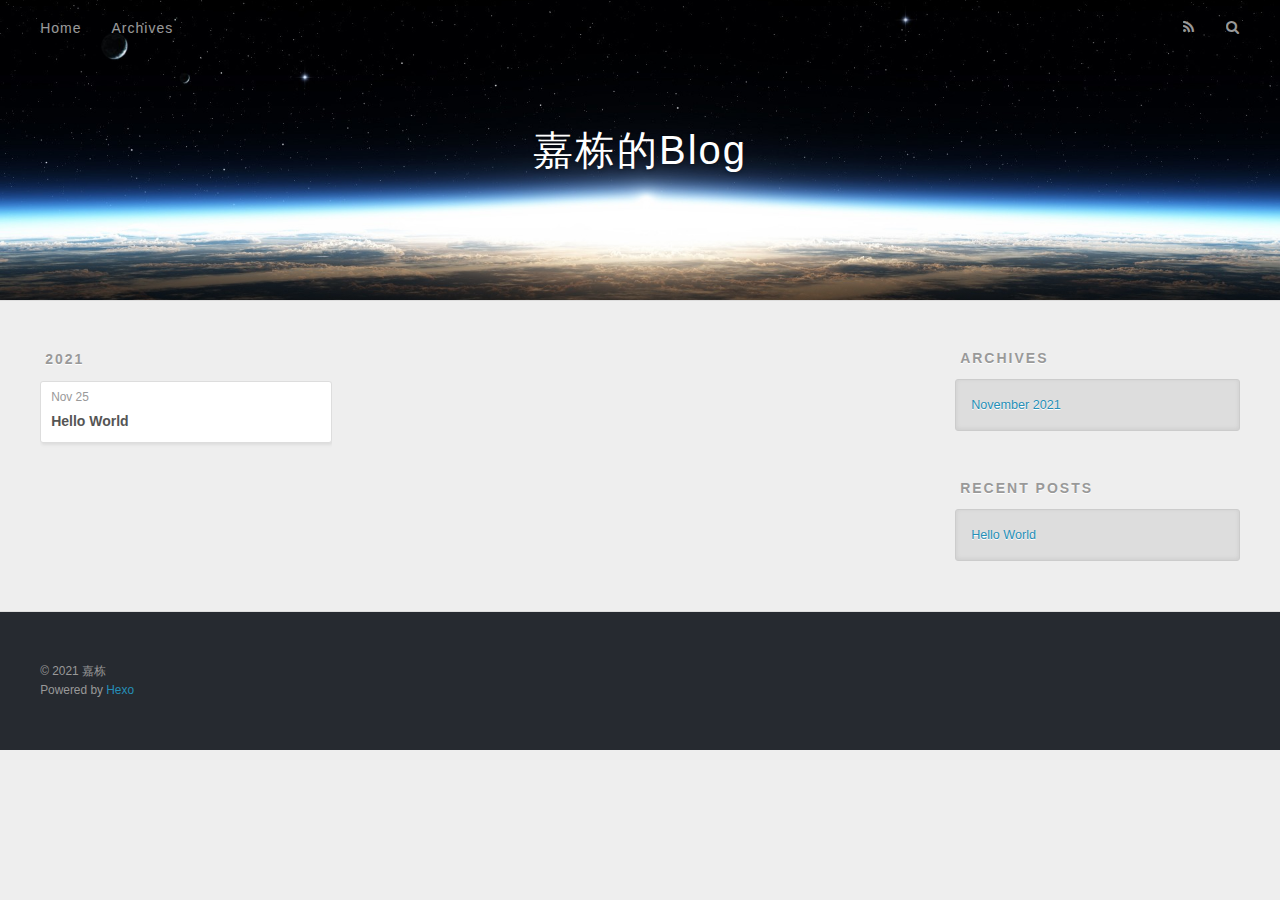
==== archives/index.html @ de3f662d "Site updated: 2021-11-25 14:50:16" ====
<!DOCTYPE html>
<html>
<head>
  <meta charset="utf-8">
  

  
  <title>Archives | 嘉栋的Blog</title>
  <meta name="viewport" content="width=device-width, initial-scale=1, maximum-scale=1">
  <meta name="description" content="温故而知新">
<meta property="og:type" content="website">
<meta property="og:title" content="嘉栋的Blog">
<meta property="og:url" content="https://codebyjiadong.github.io/archives/index.html">
<meta property="og:site_name" content="嘉栋的Blog">
<meta property="og:description" content="温故而知新">
<meta property="og:locale">
<meta property="article:author" content="嘉栋">
<meta name="twitter:card" content="summary">
  
    <link rel="alternate" href="/atom.xml" title="嘉栋的Blog" type="application/atom+xml">
  
  
    <link rel="icon" href="/favicon.png">
  
  
    <link href="//fonts.googleapis.com/css?family=Source+Code+Pro" rel="stylesheet" type="text/css">
  
  
<link rel="stylesheet" href="/css/style.css">

<meta name="generator" content="Hexo 5.4.0"></head>

<body>
  <div id="container">
    <div id="wrap">
      <header id="header">
  <div id="banner"></div>
  <div id="header-outer" class="outer">
    <div id="header-title" class="inner">
      <h1 id="logo-wrap">
        <a href="/" id="logo">嘉栋的Blog</a>
      </h1>
      
    </div>
    <div id="header-inner" class="inner">
      <nav id="main-nav">
        <a id="main-nav-toggle" class="nav-icon"></a>
        
          <a class="main-nav-link" href="/">Home</a>
        
          <a class="main-nav-link" href="/archives">Archives</a>
        
      </nav>
      <nav id="sub-nav">
        
          <a id="nav-rss-link" class="nav-icon" href="/atom.xml" title="RSS Feed"></a>
        
        <a id="nav-search-btn" class="nav-icon" title="Search"></a>
      </nav>
      <div id="search-form-wrap">
        <form action="//google.com/search" method="get" accept-charset="UTF-8" class="search-form"><input type="search" name="q" class="search-form-input" placeholder="Search"><button type="submit" class="search-form-submit">&#xF002;</button><input type="hidden" name="sitesearch" value="https://codebyjiadong.github.io"></form>
      </div>
    </div>
  </div>
</header>
      <div class="outer">
        <section id="main">
  
  
    
    
      
      
      <section class="archives-wrap">
        <div class="archive-year-wrap">
          <a href="/archives/2021" class="archive-year">2021</a>
        </div>
        <div class="archives">
    
    <article class="archive-article archive-type-post">
  <div class="archive-article-inner">
    <header class="archive-article-header">
      <a href="/2021/11/25/hello-world/" class="archive-article-date">
  <time datetime="2021-11-25T06:21:06.002Z" itemprop="datePublished">Nov 25</time>
</a>
      
  
    <h1 itemprop="name">
      <a class="archive-article-title" href="/2021/11/25/hello-world/">Hello World</a>
    </h1>
  

    </header>
  </div>
</article>
  
  
    </div></section>
  


</section>
        
          <aside id="sidebar">
  
    

  
    

  
    
  
    
  <div class="widget-wrap">
    <h3 class="widget-title">Archives</h3>
    <div class="widget">
      <ul class="archive-list"><li class="archive-list-item"><a class="archive-list-link" href="/archives/2021/11/">November 2021</a></li></ul>
    </div>
  </div>


  
    
  <div class="widget-wrap">
    <h3 class="widget-title">Recent Posts</h3>
    <div class="widget">
      <ul>
        
          <li>
            <a href="/2021/11/25/hello-world/">Hello World</a>
          </li>
        
      </ul>
    </div>
  </div>

  
</aside>
        
      </div>
      <footer id="footer">
  
  <div class="outer">
    <div id="footer-info" class="inner">
      &copy; 2021 嘉栋<br>
      Powered by <a href="http://hexo.io/" target="_blank">Hexo</a>
    </div>
  </div>
</footer>
    </div>
    <nav id="mobile-nav">
  
    <a href="/" class="mobile-nav-link">Home</a>
  
    <a href="/archives" class="mobile-nav-link">Archives</a>
  
</nav>
    

<script src="//ajax.googleapis.com/ajax/libs/jquery/2.0.3/jquery.min.js"></script>


  
<link rel="stylesheet" href="/fancybox/jquery.fancybox.css">

  
<script src="/fancybox/jquery.fancybox.pack.js"></script>




<script src="/js/script.js"></script>




  </div>
</body>
</html>
---- css/style.css ----
body {
  width: 100%;
}
body:before,
body:after {
  content: "";
  display: table;
}
body:after {
  clear: both;
}
html,
body,
div,
span,
applet,
object,
iframe,
h1,
h2,
h3,
h4,
h5,
h6,
p,
blockquote,
pre,
a,
abbr,
acronym,
address,
big,
cite,
code,
del,
dfn,
em,
img,
ins,
kbd,
q,
s,
samp,
small,
strike,
strong,
sub,
sup,
tt,
var,
dl,
dt,
dd,
ol,
ul,
li,
fieldset,
form,
label,
legend,
table,
caption,
tbody,
tfoot,
thead,
tr,
th,
td {
  margin: 0;
  padding: 0;
  border: 0;
  outline: 0;
  font-weight: inherit;
  font-style: inherit;
  font-family: inherit;
  font-size: 100%;
  vertical-align: baseline;
}
body {
  line-height: 1;
  color: #000;
  background: #fff;
}
ol,
ul {
  list-style: none;
}
table {
  border-collapse: separate;
  border-spacing: 0;
  vertical-align: middle;
}
caption,
th,
td {
  text-align: left;
  font-weight: normal;
  vertical-align: middle;
}
a img {
  border: none;
}
input,
button {
  margin: 0;
  padding: 0;
}
input::-moz-focus-inner,
button::-moz-focus-inner {
  border: 0;
  padding: 0;
}
@font-face {
  font-family: FontAwesome;
  font-style: normal;
  font-weight: normal;
  src: url("fonts/fontawesome-webfont.eot?v=#4.0.3");
  src: url("fonts/fontawesome-webfont.eot?#iefix&v=#4.0.3") format("embedded-opentype"), url("fonts/fontawesome-webfont.woff?v=#4.0.3") format("woff"), url("fonts/fontawesome-webfont.ttf?v=#4.0.3") format("truetype"), url("fonts/fontawesome-webfont.svg#fontawesomeregular?v=#4.0.3") format("svg");
}
html,
body,
#container {
  height: 100%;
}
body {
  background: #eee;
  font: 14px -apple-system, BlinkMacSystemFont, "Segoe UI", "Roboto", "Oxygen", "Ubuntu", "Cantarell", "Fira Sans", "Droid Sans", "Helvetica Neue", sans-serif;
  -webkit-text-size-adjust: 100%;
}
.outer {
  max-width: 1220px;
  margin: 0 auto;
  padding: 0 20px;
}
.outer:before,
.outer:after {
  content: "";
  display: table;
}
.outer:after {
  clear: both;
}
.inner {
  display: inline;
  float: left;
  width: 98.33333333333333%;
  margin: 0 0.833333333333333%;
}
.left,
.alignleft {
  float: left;
}
.right,
.alignright {
  float: right;
}
.clear {
  clear: both;
}
#container {
  position: relative;
}
.mobile-nav-on {
  overflow: hidden;
}
#wrap {
  height: 100%;
  width: 100%;
  position: absolute;
  top: 0;
  left: 0;
  -webkit-transition: 0.2s ease-out;
  -moz-transition: 0.2s ease-out;
  -ms-transition: 0.2s ease-out;
  transition: 0.2s ease-out;
  z-index: 1;
  background: #eee;
}
.mobile-nav-on #wrap {
  left: 280px;
}
@media screen and (min-width: 768px) {
  #main {
    display: inline;
    float: left;
    width: 73.33333333333333%;
    margin: 0 0.833333333333333%;
  }
}
.article-date,
.article-category-link,
.archive-year,
.widget-title {
  text-decoration: none;
  text-transform: uppercase;
  letter-spacing: 2px;
  color: #999;
  margin-bottom: 1em;
  margin-left: 5px;
  line-height: 1em;
  text-shadow: 0 1px #fff;
  font-weight: bold;
}
.article-inner,
.archive-article-inner {
  background: #fff;
  -webkit-box-shadow: 1px 2px 3px #ddd;
  box-shadow: 1px 2px 3px #ddd;
  border: 1px solid #ddd;
  border-radius: 3px;
}
.article-entry h1,
.widget h1 {
  font-size: 2em;
}
.article-entry h2,
.widget h2 {
  font-size: 1.5em;
}
.article-entry h3,
.widget h3 {
  font-size: 1.3em;
}
.article-entry h4,
.widget h4 {
  font-size: 1.2em;
}
.article-entry h5,
.widget h5 {
  font-size: 1em;
}
.article-entry h6,
.widget h6 {
  font-size: 1em;
  color: #999;
}
.article-entry hr,
.widget hr {
  border: 1px dashed #ddd;
}
.article-entry strong,
.widget strong {
  font-weight: bold;
}
.article-entry em,
.widget em,
.article-entry cite,
.widget cite {
  font-style: italic;
}
.article-entry sup,
.widget sup,
.article-entry sub,
.widget sub {
  font-size: 0.75em;
  line-height: 0;
  position: relative;
  vertical-align: baseline;
}
.article-entry sup,
.widget sup {
  top: -0.5em;
}
.article-entry sub,
.widget sub {
  bottom: -0.2em;
}
.article-entry small,
.widget small {
  font-size: 0.85em;
}
.article-entry acronym,
.widget acronym,
.article-entry abbr,
.widget abbr {
  border-bottom: 1px dotted;
}
.article-entry ul,
.widget ul,
.article-entry ol,
.widget ol,
.article-entry dl,
.widget dl {
  margin: 0 20px;
  line-height: 1.6em;
}
.article-entry ul ul,
.widget ul ul,
.article-entry ol ul,
.widget ol ul,
.article-entry ul ol,
.widget ul ol,
.article-entry ol ol,
.widget ol ol {
  margin-top: 0;
  margin-bottom: 0;
}
.article-entry ul,
.widget ul {
  list-style: disc;
}
.article-entry ol,
.widget ol {
  list-style: decimal;
}
.article-entry dt,
.widget dt {
  font-weight: bold;
}
#header {
  height: 300px;
  position: relative;
  border-bottom: 1px solid #ddd;
}
#header:before,
#header:after {
  content: "";
  position: absolute;
  left: 0;
  right: 0;
  height: 40px;
}
#header:before {
  top: 0;
  background: -webkit-linear-gradient(rgba(0,0,0,0.2), transparent);
  background: -moz-linear-gradient(rgba(0,0,0,0.2), transparent);
  background: -ms-linear-gradient(rgba(0,0,0,0.2), transparent);
  background: linear-gradient(rgba(0,0,0,0.2), transparent);
}
#header:after {
  bottom: 0;
  background: -webkit-linear-gradient(transparent, rgba(0,0,0,0.2));
  background: -moz-linear-gradient(transparent, rgba(0,0,0,0.2));
  background: -ms-linear-gradient(transparent, rgba(0,0,0,0.2));
  background: linear-gradient(transparent, rgba(0,0,0,0.2));
}
#header-outer {
  height: 100%;
  position: relative;
}
#header-inner {
  position: relative;
  overflow: hidden;
}
#banner {
  position: absolute;
  top: 0;
  left: 0;
  width: 100%;
  height: 100%;
  background: url("images/banner.jpg") center #000;
  -webkit-background-size: cover;
  -moz-background-size: cover;
  background-size: cover;
  z-index: -1;
}
#header-title {
  text-align: center;
  height: 40px;
  position: absolute;
  top: 50%;
  left: 0;
  margin-top: -20px;
}
#logo,
#subtitle {
  text-decoration: none;
  color: #fff;
  font-weight: 300;
  text-shadow: 0 1px 4px rgba(0,0,0,0.3);
}
#logo {
  font-size: 40px;
  line-height: 40px;
  letter-spacing: 2px;
}
#subtitle {
  font-size: 16px;
  line-height: 16px;
  letter-spacing: 1px;
}
#subtitle-wrap {
  margin-top: 16px;
}
#main-nav {
  float: left;
  margin-left: -15px;
}
.nav-icon,
.main-nav-link {
  float: left;
  color: #fff;
  opacity: 0.6;
  text-decoration: none;
  text-shadow: 0 1px rgba(0,0,0,0.2);
  -webkit-transition: opacity 0.2s;
  -moz-transition: opacity 0.2s;
  -ms-transition: opacity 0.2s;
  transition: opacity 0.2s;
  display: block;
  padding: 20px 15px;
}
.nav-icon:hover,
.main-nav-link:hover {
  opacity: 1;
}
.nav-icon {
  font-family: FontAwesome;
  text-align: center;
  font-size: 14px;
  width: 14px;
  height: 14px;
  padding: 20px 15px;
  position: relative;
  cursor: pointer;
}
.main-nav-link {
  font-weight: 300;
  letter-spacing: 1px;
}
@media screen and (max-width: 479px) {
  .main-nav-link {
    display: none;
  }
}
#main-nav-toggle {
  display: none;
}
#main-nav-toggle:before {
  content: "\f0c9";
}
@media screen and (max-width: 479px) {
  #main-nav-toggle {
    display: block;
  }
}
#sub-nav {
  float: right;
  margin-right: -15px;
}
#nav-rss-link:before {
  content: "\f09e";
}
#nav-search-btn:before {
  content: "\f002";
}
#search-form-wrap {
  position: absolute;
  top: 15px;
  width: 150px;
  height: 30px;
  right: -150px;
  opacity: 0;
  -webkit-transition: 0.2s ease-out;
  -moz-transition: 0.2s ease-out;
  -ms-transition: 0.2s ease-out;
  transition: 0.2s ease-out;
}
#search-form-wrap.on {
  opacity: 1;
  right: 0;
}
@media screen and (max-width: 479px) {
  #search-form-wrap {
    width: 100%;
    right: -100%;
  }
}
.search-form {
  position: absolute;
  top: 0;
  left: 0;
  right: 0;
  background: #fff;
  padding: 5px 15px;
  border-radius: 15px;
  -webkit-box-shadow: 0 0 10px rgba(0,0,0,0.3);
  box-shadow: 0 0 10px rgba(0,0,0,0.3);
}
.search-form-input {
  border: none;
  background: none;
  color: #555;
  width: 100%;
  font: 13px -apple-system, BlinkMacSystemFont, "Segoe UI", "Roboto", "Oxygen", "Ubuntu", "Cantarell", "Fira Sans", "Droid Sans", "Helvetica Neue", sans-serif;
  outline: none;
}
.search-form-input::-webkit-search-results-decoration,
.search-form-input::-webkit-search-cancel-button {
  -webkit-appearance: none;
}
.search-form-submit {
  position: absolute;
  top: 50%;
  right: 10px;
  margin-top: -7px;
  font: 13px FontAwesome;
  border: none;
  background: none;
  color: #bbb;
  cursor: pointer;
}
.search-form-submit:hover,
.search-form-submit:focus {
  color: #777;
}
.article {
  margin: 50px 0;
}
.article-inner {
  overflow: hidden;
}
.article-meta:before,
.article-meta:after {
  content: "";
  display: table;
}
.article-meta:after {
  clear: both;
}
.article-date {
  float: left;
}
.article-category {
  float: left;
  line-height: 1em;
  color: #ccc;
  text-shadow: 0 1px #fff;
  margin-left: 8px;
}
.article-category:before {
  content: "\2022";
}
.article-category-link {
  margin: 0 12px 1em;
}
.article-header {
  padding: 20px 20px 0;
}
.article-title {
  text-decoration: none;
  font-size: 2em;
  font-weight: bold;
  color: #555;
  line-height: 1.1em;
  -webkit-transition: color 0.2s;
  -moz-transition: color 0.2s;
  -ms-transition: color 0.2s;
  transition: color 0.2s;
}
a.article-title:hover {
  color: #258fb8;
}
.article-entry {
  color: #555;
  padding: 0 20px;
}
.article-entry:before,
.article-entry:after {
  content: "";
  display: table;
}
.article-entry:after {
  clear: both;
}
.article-entry p,
.article-entry table {
  line-height: 1.6em;
  margin: 1.6em 0;
}
.article-entry h1,
.article-entry h2,
.article-entry h3,
.article-entry h4,
.article-entry h5,
.article-entry h6 {
  font-weight: bold;
}
.article-entry h1,
.article-entry h2,
.article-entry h3,
.article-entry h4,
.article-entry h5,
.article-entry h6 {
  line-height: 1.1em;
  margin: 1.1em 0;
}
.article-entry a {
  color: #258fb8;
  text-decoration: none;
}
.article-entry a:hover {
  text-decoration: underline;
}
.article-entry ul,
.article-entry ol,
.article-entry dl {
  margin-top: 1.6em;
  margin-bottom: 1.6em;
}
.article-entry img,
.article-entry video {
  max-width: 100%;
  height: auto;
  display: block;
  margin: auto;
}
.article-entry iframe {
  border: none;
}
.article-entry table {
  width: 100%;
  border-collapse: collapse;
  border-spacing: 0;
}
.article-entry th {
  font-weight: bold;
  border-bottom: 3px solid #ddd;
  padding-bottom: 0.5em;
}
.article-entry td {
  border-bottom: 1px solid #ddd;
  padding: 10px 0;
}
.article-entry blockquote {
  font-family: Georgia, "Times New Roman", serif;
  font-size: 1.4em;
  margin: 1.6em 20px;
  text-align: center;
}
.article-entry blockquote footer {
  font-size: 14px;
  margin: 1.6em 0;
  font-family: -apple-system, BlinkMacSystemFont, "Segoe UI", "Roboto", "Oxygen", "Ubuntu", "Cantarell", "Fira Sans", "Droid Sans", "Helvetica Neue", sans-serif;
}
.article-entry blockquote footer cite:before {
  content: "—";
  padding: 0 0.5em;
}
.article-entry .pullquote {
  text-align: left;
  width: 45%;
  margin: 0;
}
.article-entry .pullquote.left {
  margin-left: 0.5em;
  margin-right: 1em;
}
.article-entry .pullquote.right {
  margin-right: 0.5em;
  margin-left: 1em;
}
.article-entry .caption {
  color: #999;
  display: block;
  font-size: 0.9em;
  margin-top: 0.5em;
  position: relative;
  text-align: center;
}
.article-entry .video-container {
  position: relative;
  padding-top: 56.25%;
  height: 0;
  overflow: hidden;
}
.article-entry .video-container iframe,
.article-entry .video-container object,
.article-entry .video-container embed {
  position: absolute;
  top: 0;
  left: 0;
  width: 100%;
  height: 100%;
  margin-top: 0;
}
.article-more-link a {
  display: inline-block;
  line-height: 1em;
  padding: 6px 15px;
  border-radius: 15px;
  background: #eee;
  color: #999;
  text-shadow: 0 1px #fff;
  text-decoration: none;
}
.article-more-link a:hover {
  background: #258fb8;
  color: #fff;
  text-decoration: none;
  text-shadow: 0 1px #1e7293;
}
.article-footer {
  font-size: 0.85em;
  line-height: 1.6em;
  border-top: 1px solid #ddd;
  padding-top: 1.6em;
  margin: 0 20px 20px;
}
.article-footer:before,
.article-footer:after {
  content: "";
  display: table;
}
.article-footer:after {
  clear: both;
}
.article-footer a {
  color: #999;
  text-decoration: none;
}
.article-footer a:hover {
  color: #555;
}
.article-tag-list-item {
  float: left;
  margin-right: 10px;
}
.article-tag-list-link:before {
  content: "#";
}
.article-comment-link {
  float: right;
}
.article-comment-link:before {
  content: "\f075";
  font-family: FontAwesome;
  padding-right: 8px;
}
.article-share-link {
  cursor: pointer;
  float: right;
  margin-left: 20px;
}
.article-share-link:before {
  content: "\f064";
  font-family: FontAwesome;
  padding-right: 6px;
}
#article-nav {
  position: relative;
}
#article-nav:before,
#article-nav:after {
  content: "";
  display: table;
}
#article-nav:after {
  clear: both;
}
@media screen and (min-width: 768px) {
  #article-nav {
    margin: 50px 0;
  }
  #article-nav:before {
    width: 8px;
    height: 8px;
    position: absolute;
    top: 50%;
    left: 50%;
    margin-top: -4px;
    margin-left: -4px;
    content: "";
    border-radius: 50%;
    background: #ddd;
    -webkit-box-shadow: 0 1px 2px #fff;
    box-shadow: 0 1px 2px #fff;
  }
}
.article-nav-link-wrap {
  text-decoration: none;
  text-shadow: 0 1px #fff;
  color: #999;
  -webkit-box-sizing: border-box;
  -moz-box-sizing: border-box;
  box-sizing: border-box;
  margin-top: 50px;
  text-align: center;
  display: block;
}
.article-nav-link-wrap:hover {
  color: #555;
}
@media screen and (min-width: 768px) {
  .article-nav-link-wrap {
    width: 50%;
    margin-top: 0;
  }
}
@media screen and (min-width: 768px) {
  #article-nav-newer {
    float: left;
    text-align: right;
    padding-right: 20px;
  }
}
@media screen and (min-width: 768px) {
  #article-nav-older {
    float: right;
    text-align: left;
    padding-left: 20px;
  }
}
.article-nav-caption {
  text-transform: uppercase;
  letter-spacing: 2px;
  color: #ddd;
  line-height: 1em;
  font-weight: bold;
}
#article-nav-newer .article-nav-caption {
  margin-right: -2px;
}
.article-nav-title {
  font-size: 0.85em;
  line-height: 1.6em;
  margin-top: 0.5em;
}
.article-share-box {
  position: absolute;
  display: none;
  background: #fff;
  -webkit-box-shadow: 1px 2px 10px rgba(0,0,0,0.2);
  box-shadow: 1px 2px 10px rgba(0,0,0,0.2);
  border-radius: 3px;
  margin-left: -145px;
  overflow: hidden;
  z-index: 1;
}
.article-share-box.on {
  display: block;
}
.article-share-input {
  width: 100%;
  background: none;
  -webkit-box-sizing: border-box;
  -moz-box-sizing: border-box;
  box-sizing: border-box;
  font: 14px -apple-system, BlinkMacSystemFont, "Segoe UI", "Roboto", "Oxygen", "Ubuntu", "Cantarell", "Fira Sans", "Droid Sans", "Helvetica Neue", sans-serif;
  padding: 0 15px;
  color: #555;
  outline: none;
  border: 1px solid #ddd;
  border-radius: 3px 3px 0 0;
  height: 36px;
  line-height: 36px;
}
.article-share-links {
  background: #eee;
}
.article-share-links:before,
.article-share-links:after {
  content: "";
  display: table;
}
.article-share-links:after {
  clear: both;
}
.article-share-twitter,
.article-share-facebook,
.article-share-pinterest,
.article-share-google {
  width: 50px;
  height: 36px;
  display: block;
  float: left;
  position: relative;
  color: #999;
  text-shadow: 0 1px #fff;
}
.article-share-twitter:before,
.article-share-facebook:before,
.article-share-pinterest:before,
.article-share-google:before {
  font-size: 20px;
  font-family: FontAwesome;
  width: 20px;
  height: 20px;
  position: absolute;
  top: 50%;
  left: 50%;
  margin-top: -10px;
  margin-left: -10px;
  text-align: center;
}
.article-share-twitter:hover,
.article-share-facebook:hover,
.article-share-pinterest:hover,
.article-share-google:hover {
  color: #fff;
}
.article-share-twitter:before {
  content: "\f099";
}
.article-share-twitter:hover {
  background: #00aced;
  text-shadow: 0 1px #008abe;
}
.article-share-facebook:before {
  content: "\f09a";
}
.article-share-facebook:hover {
  background: #3b5998;
  text-shadow: 0 1px #2f477a;
}
.article-share-pinterest:before {
  content: "\f0d2";
}
.article-share-pinterest:hover {
  background: #cb2027;
  text-shadow: 0 1px #a21a1f;
}
.article-share-google:before {
  content: "\f0d5";
}
.article-share-google:hover {
  background: #dd4b39;
  text-shadow: 0 1px #be3221;
}
.article-gallery {
  background: #000;
  position: relative;
}
.article-gallery-photos {
  position: relative;
  overflow: hidden;
}
.article-gallery-img {
  display: none;
  max-width: 100%;
}
.article-gallery-img:first-child {
  display: block;
}
.article-gallery-img.loaded {
  position: absolute;
  display: block;
}
.article-gallery-img img {
  display: block;
  max-width: 100%;
  margin: 0 auto;
}
#comments {
  background: #fff;
  -webkit-box-shadow: 1px 2px 3px #ddd;
  box-shadow: 1px 2px 3px #ddd;
  padding: 20px;
  border: 1px solid #ddd;
  border-radius: 3px;
  margin: 50px 0;
}
#comments a {
  color: #258fb8;
}
.archives-wrap {
  margin: 50px 0;
}
.archives:before,
.archives:after {
  content: "";
  display: table;
}
.archives:after {
  clear: both;
}
.archive-year-wrap {
  margin-bottom: 1em;
}
.archives {
  -webkit-column-gap: 10px;
  -moz-column-gap: 10px;
  column-gap: 10px;
}
@media screen and (min-width: 480px) and (max-width: 767px) {
  .archives {
    -webkit-column-count: 2;
    -moz-column-count: 2;
    column-count: 2;
  }
}
@media screen and (min-width: 768px) {
  .archives {
    -webkit-column-count: 3;
    -moz-column-count: 3;
    column-count: 3;
  }
}
.archive-article {
  -webkit-column-break-inside: avoid;
  page-break-inside: avoid;
  overflow: hidden;
  break-inside: avoid-column;
}
.archive-article-inner {
  padding: 10px;
  margin-bottom: 15px;
}
.archive-article-title {
  text-decoration: none;
  font-weight: bold;
  color: #555;
  -webkit-transition: color 0.2s;
  -moz-transition: color 0.2s;
  -ms-transition: color 0.2s;
  transition: color 0.2s;
  line-height: 1.6em;
}
.archive-article-title:hover {
  color: #258fb8;
}
.archive-article-footer {
  margin-top: 1em;
}
.archive-article-date {
  color: #999;
  text-decoration: none;
  font-size: 0.85em;
  line-height: 1em;
  margin-bottom: 0.5em;
  display: block;
}
#page-nav {
  margin: 50px auto;
  background: #fff;
  -webkit-box-shadow: 1px 2px 3px #ddd;
  box-shadow: 1px 2px 3px #ddd;
  border: 1px solid #ddd;
  border-radius: 3px;
  text-align: center;
  color: #999;
  overflow: hidden;
}
#page-nav:before,
#page-nav:after {
  content: "";
  display: table;
}
#page-nav:after {
  clear: both;
}
#page-nav a,
#page-nav span {
  padding: 10px 20px;
  line-height: 1;
  height: 2ex;
}
#page-nav a {
  color: #999;
  text-decoration: none;
}
#page-nav a:hover {
  background: #999;
  color: #fff;
}
#page-nav .prev {
  float: left;
}
#page-nav .next {
  float: right;
}
#page-nav .page-number {
  display: inline-block;
}
@media screen and (max-width: 479px) {
  #page-nav .page-number {
    display: none;
  }
}
#page-nav .current {
  color: #555;
  font-weight: bold;
}
#page-nav .space {
  color: #ddd;
}
#footer {
  background: #262a30;
  padding: 50px 0;
  border-top: 1px solid #ddd;
  color: #999;
}
#footer a {
  color: #258fb8;
  text-decoration: none;
}
#footer a:hover {
  text-decoration: underline;
}
#footer-info {
  line-height: 1.6em;
  font-size: 0.85em;
}
.article-entry pre,
.article-entry .highlight {
  background: #2d2d2d;
  margin: 0 -20px;
  padding: 15px 20px;
  border-style: solid;
  border-color: #ddd;
  border-width: 1px 0;
  overflow: auto;
  color: #ccc;
  line-height: 22.400000000000002px;
}
.article-entry .highlight .gutter pre,
.article-entry .gist .gist-file .gist-data .line-numbers {
  color: #666;
  font-size: 0.85em;
}
.article-entry pre,
.article-entry code {
  font-family: "Source Code Pro", Consolas, Monaco, Menlo, Consolas, monospace;
}
.article-entry code {
  background: #eee;
  text-shadow: 0 1px #fff;
  padding: 0 0.3em;
}
.article-entry pre code {
  background: none;
  text-shadow: none;
  padding: 0;
}
.article-entry .highlight pre {
  border: none;
  margin: 0;
  padding: 0;
}
.article-entry .highlight table {
  margin: 0;
  width: auto;
}
.article-entry .highlight td {
  border: none;
  padding: 0;
}
.article-entry .highlight figcaption {
  font-size: 0.85em;
  color: #999;
  line-height: 1em;
  margin-bottom: 1em;
}
.article-entry .highlight figcaption:before,
.article-entry .highlight figcaption:after {
  content: "";
  display: table;
}
.article-entry .highlight figcaption:after {
  clear: both;
}
.article-entry .highlight figcaption a {
  float: right;
}
.article-entry .highlight .gutter pre {
  text-align: right;
  padding-right: 20px;
}
.article-entry .highlight .line {
  height: 22.400000000000002px;
}
.article-entry .highlight .line.marked {
  background: #515151;
}
.article-entry .gist {
  margin: 0 -20px;
  border-style: solid;
  border-color: #ddd;
  border-width: 1px 0;
  background: #2d2d2d;
  padding: 15px 20px 15px 0;
}
.article-entry .gist .gist-file {
  border: none;
  font-family: "Source Code Pro", Consolas, Monaco, Menlo, Consolas, monospace;
  margin: 0;
}
.article-entry .gist .gist-file .gist-data {
  background: none;
  border: none;
}
.article-entry .gist .gist-file .gist-data .line-numbers {
  background: none;
  border: none;
  padding: 0 20px 0 0;
}
.article-entry .gist .gist-file .gist-data .line-data {
  padding: 0 !important;
}
.article-entry .gist .gist-file .highlight {
  margin: 0;
  padding: 0;
  border: none;
}
.article-entry .gist .gist-file .gist-meta {
  background: #2d2d2d;
  color: #999;
  font: 0.85em -apple-system, BlinkMacSystemFont, "Segoe UI", "Roboto", "Oxygen", "Ubuntu", "Cantarell", "Fira Sans", "Droid Sans", "Helvetica Neue", sans-serif;
  text-shadow: 0 0;
  padding: 0;
  margin-top: 1em;
  margin-left: 20px;
}
.article-entry .gist .gist-file .gist-meta a {
  color: #258fb8;
  font-weight: normal;
}
.article-entry .gist .gist-file .gist-meta a:hover {
  text-decoration: underline;
}
pre .comment,
pre .title {
  color: #999;
}
pre .variable,
pre .attribute,
pre .tag,
pre .regexp,
pre .ruby .constant,
pre .xml .tag .title,
pre .xml .pi,
pre .xml .doctype,
pre .html .doctype,
pre .css .id,
pre .css .class,
pre .css .pseudo {
  color: #f2777a;
}
pre .number,
pre .preprocessor,
pre .built_in,
pre .literal,
pre .params,
pre .constant {
  color: #f99157;
}
pre .class,
pre .ruby .class .title,
pre .css .rules .attribute {
  color: #9c9;
}
pre .string,
pre .value,
pre .inheritance,
pre .header,
pre .ruby .symbol,
pre .xml .cdata {
  color: #9c9;
}
pre .css .hexcolor {
  color: #6cc;
}
pre .function,
pre .python .decorator,
pre .python .title,
pre .ruby .function .title,
pre .ruby .title .keyword,
pre .perl .sub,
pre .javascript .title,
pre .coffeescript .title {
  color: #69c;
}
pre .keyword,
pre .javascript .function {
  color: #c9c;
}
@media screen and (max-width: 479px) {
  #mobile-nav {
    position: absolute;
    top: 0;
    left: 0;
    width: 280px;
    height: 100%;
    background: #191919;
    border-right: 1px solid #fff;
  }
}
@media screen and (max-width: 479px) {
  .mobile-nav-link {
    display: block;
    color: #999;
    text-decoration: none;
    padding: 15px 20px;
    font-weight: bold;
  }
  .mobile-nav-link:hover {
    color: #fff;
  }
}
@media screen and (min-width: 768px) {
  #sidebar {
    display: inline;
    float: left;
    width: 23.333333333333332%;
    margin: 0 0.833333333333333%;
  }
}
.widget-wrap {
  margin: 50px 0;
}
.widget {
  color: #777;
  text-shadow: 0 1px #fff;
  background: #ddd;
  -webkit-box-shadow: 0 -1px 4px #ccc inset;
  box-shadow: 0 -1px 4px #ccc inset;
  border: 1px solid #ccc;
  padding: 15px;
  border-radius: 3px;
}
.widget a {
  color: #258fb8;
  text-decoration: none;
}
.widget a:hover {
  text-decoration: underline;
}
.widget ul ul,
.widget ol ul,
.widget dl ul,
.widget ul ol,
.widget ol ol,
.widget dl ol,
.widget ul dl,
.widget ol dl,
.widget dl dl {
  margin-left: 15px;
  list-style: disc;
}
.widget {
  line-height: 1.6em;
  word-wrap: break-word;
  font-size: 0.9em;
}
.widget ul,
.widget ol {
  list-style: none;
  margin: 0;
}
.widget ul ul,
.widget ol ul,
.widget ul ol,
.widget ol ol {
  margin: 0 20px;
}
.widget ul ul,
.widget ol ul {
  list-style: disc;
}
.widget ul ol,
.widget ol ol {
  list-style: decimal;
}
.category-list-count,
.tag-list-count,
.archive-list-count {
  padding-left: 5px;
  color: #999;
  font-size: 0.85em;
}
.category-list-count:before,
.tag-list-count:before,
.archive-list-count:before {
  content: "(";
}
.category-list-count:after,
.tag-list-count:after,
.archive-list-count:after {
  content: ")";
}
.tagcloud a {
  margin-right: 5px;
  display: inline-block;
}
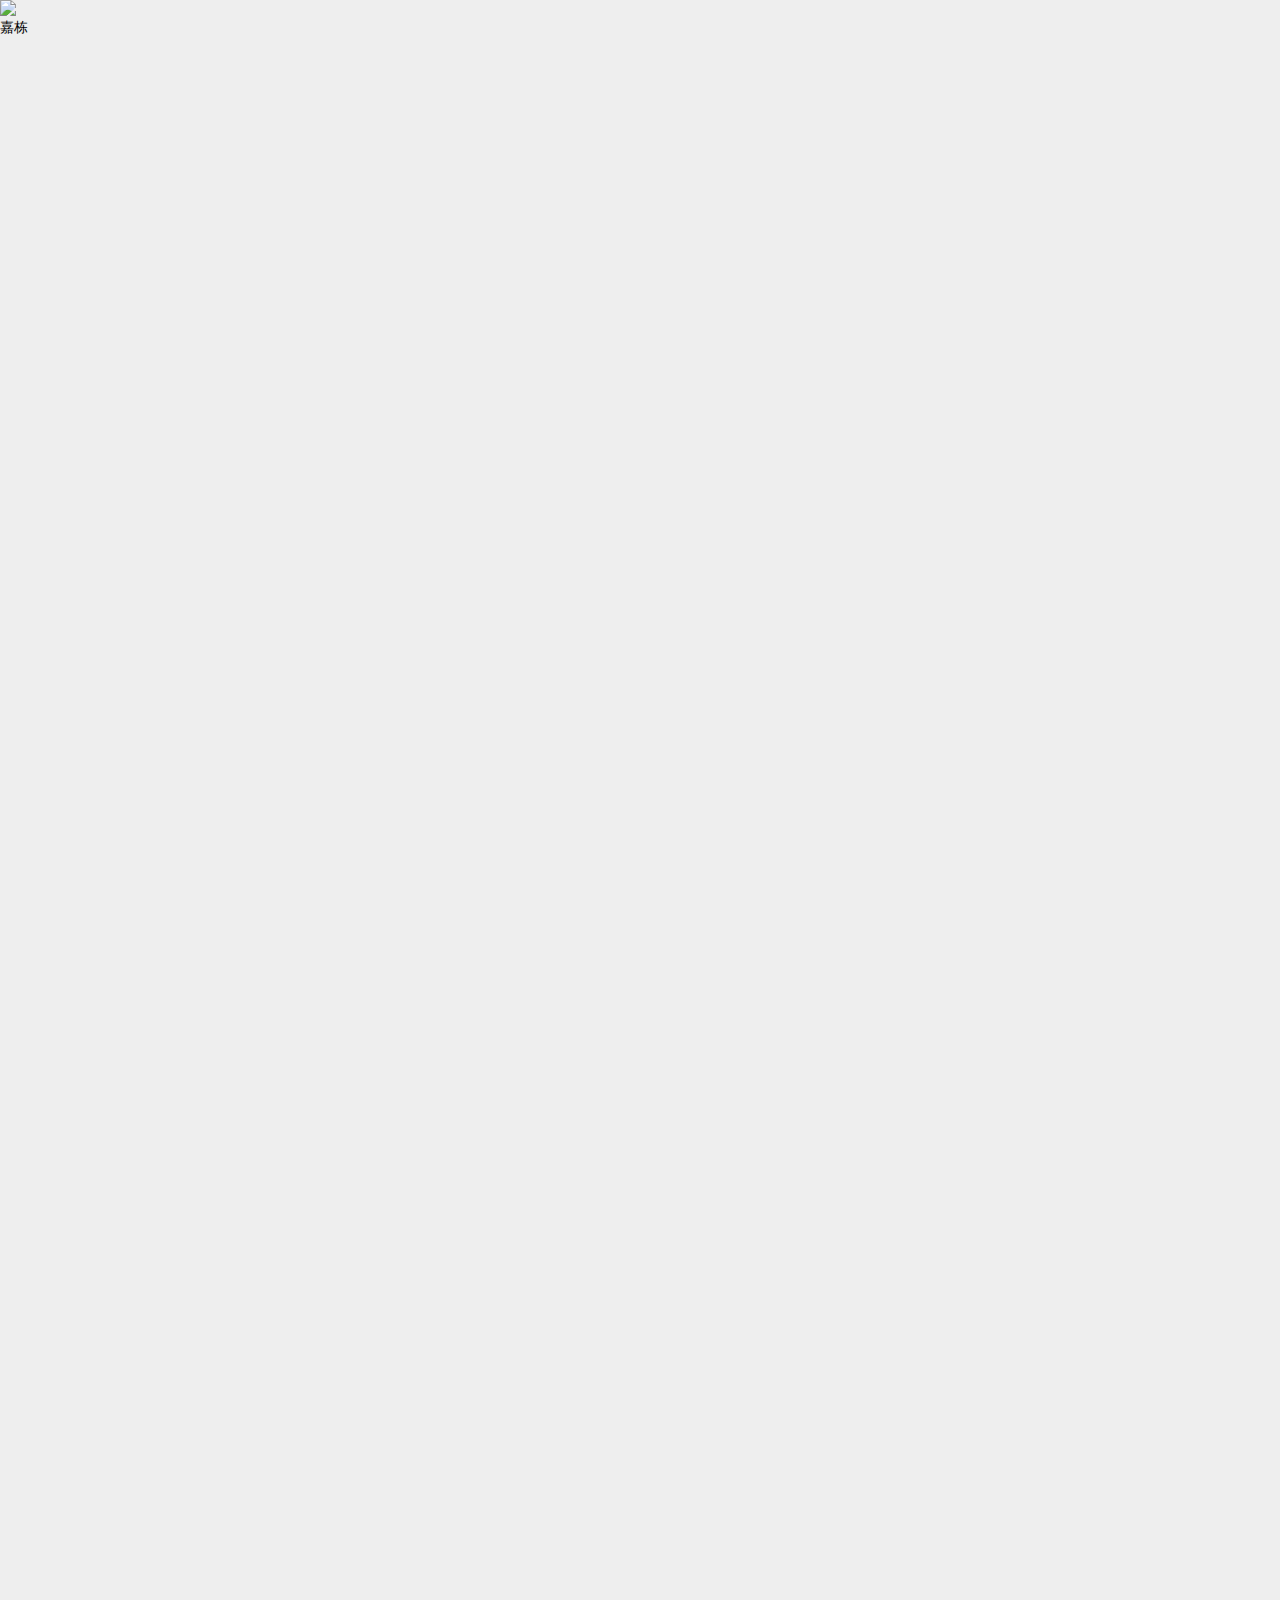
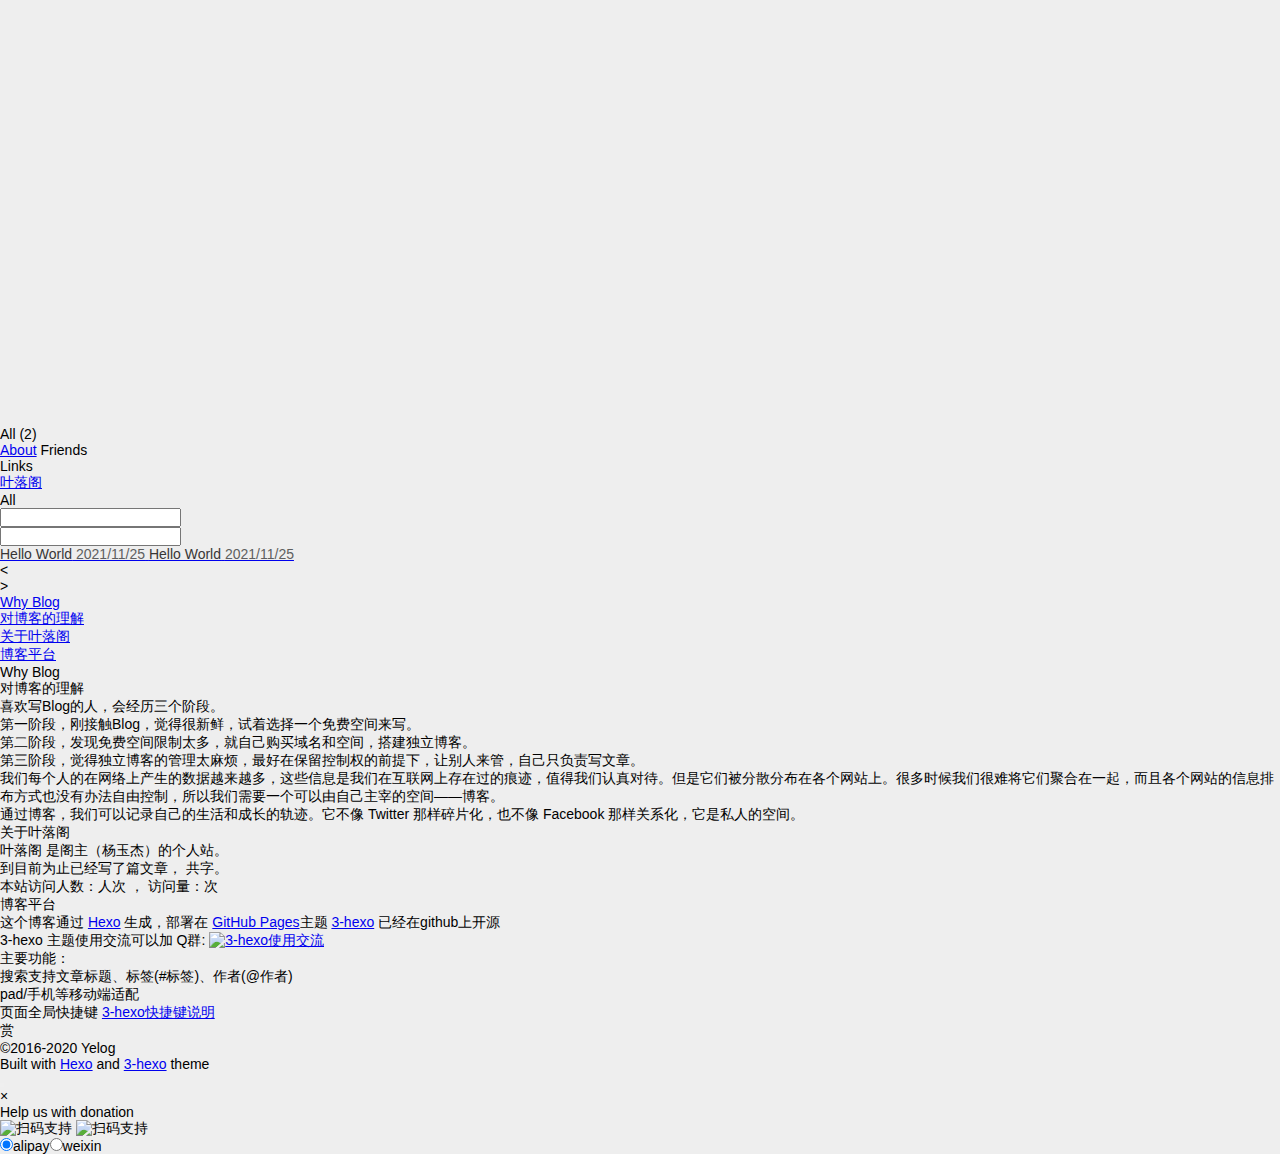
==== commit 0120c618: "Site updated: 2021-11-26 09:43:28" ====
--- a/archives/index.html
+++ b/archives/index.html
@@ -2,179 +2,573 @@
 <html>
 <head>
   <meta charset="utf-8">
-  
-
-  
-  <title>Archives | 嘉栋的Blog</title>
-  <meta name="viewport" content="width=device-width, initial-scale=1, maximum-scale=1">
-  <meta name="description" content="温故而知新">
-<meta property="og:type" content="website">
-<meta property="og:title" content="嘉栋的Blog">
-<meta property="og:url" content="https://codebyjiadong.github.io/archives/index.html">
+  <title>嘉栋的Blog</title>
+  <meta name="keywords" content="">
+  <meta name="description" content="嘉栋的Blog">
+    <meta name="viewport" content="width=device-width, initial-scale=1, maximum-scale=1">
+<meta name="description" content="测试demo">
+<meta property="og:type" content="article">
+<meta property="og:title" content="Hello World">
+<meta property="og:url" content="https://codebyjiadong.github.io/codebyjiadong/2021/11/25/%E6%B5%8B%E8%AF%95/index.html">
 <meta property="og:site_name" content="嘉栋的Blog">
-<meta property="og:description" content="温故而知新">
+<meta property="og:description" content="测试demo">
 <meta property="og:locale">
+<meta property="article:published_time" content="2021-11-25T08:43:04.396Z">
+<meta property="article:modified_time" content="2021-11-25T08:47:55.912Z">
 <meta property="article:author" content="嘉栋">
 <meta name="twitter:card" content="summary">
-  
-    <link rel="alternate" href="/atom.xml" title="嘉栋的Blog" type="application/atom+xml">
-  
-  
-    <link rel="icon" href="/favicon.png">
-  
-  
-    <link href="//fonts.googleapis.com/css?family=Source+Code+Pro" rel="stylesheet" type="text/css">
-  
-  
-<link rel="stylesheet" href="/css/style.css">
+
+
+<link rel="icon" href="/img/avatar.jpg">
+
+<link href="/css/style.css?v=1.1.0" rel="stylesheet">
+
+<link href="/css/hl_theme/atom-light.css?v=1.1.0" rel="stylesheet">
+
+<link href="//cdn.jsdelivr.net/npm/animate.css@4.1.0/animate.min.css" rel="stylesheet">
+
+<script src="//cdn.jsdelivr.net/npm/jquery@3.5.1/dist/jquery.min.js"></script>
+<script src="/js/titleTip.js?v=1.1.0" ></script>
+
+<script src="//cdn.jsdelivr.net/npm/highlightjs@9.16.2/highlight.pack.min.js"></script>
+<script>
+    hljs.initHighlightingOnLoad();
+</script>
+
+<script src="//cdn.jsdelivr.net/npm/nprogress@0.2.0/nprogress.min.js"></script>
+
+
+
+<script src="//cdn.jsdelivr.net/npm/jquery.cookie@1.4.1/jquery.cookie.min.js" ></script>
+
+<script src="/js/iconfont.js?v=1.1.0" ></script>
 
 <meta name="generator" content="Hexo 5.4.0"></head>
+<div style="display: none">
+  <input class="theme_disqus_on" value="false">
+  <input class="theme_preload_comment" value="">
+  <input class="theme_blog_path" value="">
+  <input id="theme_shortcut" value="true" />
+  <input id="theme_highlight_on" value="true" />
+  <input id="theme_code_copy" value="true" />
+</div>
+
+
 
 <body>
-  <div id="container">
-    <div id="wrap">
-      <header id="header">
-  <div id="banner"></div>
-  <div id="header-outer" class="outer">
-    <div id="header-title" class="inner">
-      <h1 id="logo-wrap">
-        <a href="/" id="logo">嘉栋的Blog</a>
-      </h1>
-      
-    </div>
-    <div id="header-inner" class="inner">
-      <nav id="main-nav">
-        <a id="main-nav-toggle" class="nav-icon"></a>
-        
-          <a class="main-nav-link" href="/">Home</a>
-        
-          <a class="main-nav-link" href="/archives">Archives</a>
-        
-      </nav>
-      <nav id="sub-nav">
-        
-          <a id="nav-rss-link" class="nav-icon" href="/atom.xml" title="RSS Feed"></a>
-        
-        <a id="nav-search-btn" class="nav-icon" title="Search"></a>
-      </nav>
-      <div id="search-form-wrap">
-        <form action="//google.com/search" method="get" accept-charset="UTF-8" class="search-form"><input type="search" name="q" class="search-form-input" placeholder="Search"><button type="submit" class="search-form-submit">&#xF002;</button><input type="hidden" name="sitesearch" value="https://codebyjiadong.github.io"></form>
-      </div>
-    </div>
-  </div>
-</header>
-      <div class="outer">
-        <section id="main">
-  
-  
-    
-    
-      
-      
-      <section class="archives-wrap">
-        <div class="archive-year-wrap">
-          <a href="/archives/2021" class="archive-year">2021</a>
-        </div>
-        <div class="archives">
-    
-    <article class="archive-article archive-type-post">
-  <div class="archive-article-inner">
-    <header class="archive-article-header">
-      <a href="/2021/11/25/hello-world/" class="archive-article-date">
-  <time datetime="2021-11-25T06:21:06.002Z" itemprop="datePublished">Nov 25</time>
+<aside class="nav mobile">
+    <div class="nav-left">
+        <a href="/"
+   class="avatar_target">
+    <img class="avatar"
+         src="/img/avatar.jpg"/>
 </a>
-      
-  
-    <h1 itemprop="name">
-      <a class="archive-article-title" href="/2021/11/25/hello-world/">Hello World</a>
-    </h1>
-  
-
-    </header>
-  </div>
-</article>
-  
-  
-    </div></section>
-  
-
-
-</section>
-        
-          <aside id="sidebar">
-  
-    
-
-  
-    
-
-  
-    
-  
-    
-  <div class="widget-wrap">
-    <h3 class="widget-title">Archives</h3>
-    <div class="widget">
-      <ul class="archive-list"><li class="archive-list-item"><a class="archive-list-link" href="/archives/2021/11/">November 2021</a></li></ul>
-    </div>
-  </div>
-
-
-  
-    
-  <div class="widget-wrap">
-    <h3 class="widget-title">Recent Posts</h3>
-    <div class="widget">
-      <ul>
-        
-          <li>
-            <a href="/2021/11/25/hello-world/">Hello World</a>
-          </li>
-        
-      </ul>
-    </div>
-  </div>
-
-  
+<div class="author">
+    <span>嘉栋</span>
+</div>
+
+<div class="icon">
+    
+        
+            <a title="rss"
+               href="/atom.xml"
+               target="_blank">
+                
+                    <svg class="iconfont-svg" aria-hidden="true">
+                        <use xlink:href="#icon-rss"></use>
+                    </svg>
+                
+            </a>
+        
+    
+        
+            <a title="github"
+               href="https://github.com/yelog"
+               target="_blank">
+                
+                    <svg class="iconfont-svg" aria-hidden="true">
+                        <use xlink:href="#icon-github"></use>
+                    </svg>
+                
+            </a>
+        
+    
+        
+            <a title="facebook"
+               href="https://www.facebook.com/faker.tops"
+               target="_blank">
+                
+                    <svg class="iconfont-svg" aria-hidden="true">
+                        <use xlink:href="#icon-facebook"></use>
+                    </svg>
+                
+            </a>
+        
+    
+        
+    
+        
+    
+        
+            <a title="instagram"
+               href="https://www.facebook.com/faker.tops"
+               target="_blank">
+                
+                    <svg class="iconfont-svg" aria-hidden="true">
+                        <use xlink:href="#icon-instagram"></use>
+                    </svg>
+                
+            </a>
+        
+    
+        
+            <a title="reddit"
+               href="https://www.reddit.com/user/yelog/"
+               target="_blank">
+                
+                    <svg class="iconfont-svg" aria-hidden="true">
+                        <use xlink:href="#icon-reddit"></use>
+                    </svg>
+                
+            </a>
+        
+    
+        
+            <a title="weibo"
+               href="http://weibo.com/u/2307534817"
+               target="_blank">
+                
+                    <svg class="iconfont-svg" aria-hidden="true">
+                        <use xlink:href="#icon-weibo"></use>
+                    </svg>
+                
+            </a>
+        
+    
+        
+            <a title="jianshu"
+               href="https://www.jianshu.com/u/ff56736de7cf"
+               target="_blank">
+                
+                    <svg class="iconfont-svg" aria-hidden="true">
+                        <use xlink:href="#icon-jianshu"></use>
+                    </svg>
+                
+            </a>
+        
+    
+        
+            <a title="zhihu"
+               href="https://www.zhihu.com/people/jaytp/activities"
+               target="_blank">
+                
+                    <svg class="iconfont-svg" aria-hidden="true">
+                        <use xlink:href="#icon-zhihu"></use>
+                    </svg>
+                
+            </a>
+        
+    
+        
+    
+        
+            <a title="oschina"
+               href="https://my.oschina.net/yelog"
+               target="_blank">
+                
+                    <svg class="iconfont-svg" aria-hidden="true">
+                        <use xlink:href="#icon-oschina"></use>
+                    </svg>
+                
+            </a>
+        
+    
+        
+    
+        
+            <a title="email"
+               href="mailto:jaytp@qq.com"
+               target="_blank">
+                
+                    <svg class="iconfont-svg" aria-hidden="true">
+                        <use xlink:href="#icon-email"></use>
+                    </svg>
+                
+            </a>
+        
+    
+        
+            <a title="qq"
+               href="http://wpa.qq.com/msgrd?v=3&uin=872336115&site=qq&menu=yes"
+               target="_blank">
+                
+                    <svg class="iconfont-svg" aria-hidden="true">
+                        <use xlink:href="#icon-qq"></use>
+                    </svg>
+                
+            </a>
+        
+    
+        
+            <a title="kugou"
+               href="https://www.kugou.com/"
+               target="_blank">
+                
+                    <svg class="iconfont-svg" aria-hidden="true">
+                        <use xlink:href="#icon-kugou"></use>
+                    </svg>
+                
+            </a>
+        
+    
+        
+            <a title="neteasemusic"
+               href="https://music.163.com/#/user/home?id=88151013"
+               target="_blank">
+                
+                    <svg class="iconfont-svg" aria-hidden="true">
+                        <use xlink:href="#icon-neteasemusic"></use>
+                    </svg>
+                
+            </a>
+        
+    
+</div>
+
+
+
+
+<ul>
+    <li>
+        <div class="all active" data-rel="All">All
+            
+                <small>(2)</small>
+            
+        </div>
+    </li>
+    
+</ul>
+<div class="left-bottom">
+    <div class="menus">
+        
+            
+            
+            
+    </div>
+    <div>
+        
+            <a class="about  hasFriend  site_url"
+               
+               href="/about">About</a>
+        
+        <a style="width: 50%"
+                
+                                           class="friends">Friends</a>
+        
+    </div>
+</div>
+<input type="hidden" id="yelog_site_posts_number" value="2">
+
+<div style="display: none">
+    <span id="busuanzi_value_site_uv"></span>
+    <span id="busuanzi_value_site_pv"></span>
+</div>
+
+    </div>
+    <div class="nav-right">
+        <div class="friends-area">
+    <div class="friends-title">
+        Links
+        <i class="iconfont icon-left"></i>
+    </div>
+    <div class="friends-content">
+        <ul>
+            
+            <li><a target="_blank" href="http://yelog.org/">叶落阁</a></li>
+            
+        </ul>
+    </div>
+</div>
+        <div class="title-list">
+    <div class="right-top">
+        <div id="default-panel">
+            <i class="iconfont icon-search" data-title="搜索 快捷键 i"></i>
+            <div class="right-title">All</div>
+            <i class="iconfont icon-file-tree" data-title="切换到大纲视图 快捷键 w"></i>
+        </div>
+        <div id="search-panel">
+            <i class="iconfont icon-left" data-title="返回"></i>
+            <input id="local-search-input" autocomplete="off"/>
+            <label class="border-line" for="input"></label>
+            <i class="iconfont icon-case-sensitive" data-title="大小写敏感"></i>
+            <i class="iconfont icon-tag" data-title="标签"></i>
+        </div>
+        <div id="outline-panel" style="display: none">
+            <div class="right-title">大纲</div>
+            <i class="iconfont icon-list" data-title="切换到文章列表"></i>
+        </div>
+    </div>
+
+    <div class="tags-list">
+    <input id="tag-search" />
+    <div class="tag-wrapper">
+        
+    </div>
+
+</div>
+
+    
+    <nav id="title-list-nav">
+        
+        <a  class="All "
+           href="/codebyjiadong/2021/11/25/%E6%B5%8B%E8%AF%95/"
+           data-tag=""
+           data-author="" >
+            <span class="post-title" title="Hello World">Hello World</span>
+            <span class="post-date" title="2021-11-25 16:43:04">2021/11/25</span>
+        </a>
+        
+        <a  class="All "
+           href="/codebyjiadong/2021/11/25/hello-world/"
+           data-tag=""
+           data-author="" >
+            <span class="post-title" title="Hello World">Hello World</span>
+            <span class="post-date" title="2021-11-25 14:21:06">2021/11/25</span>
+        </a>
+        
+        <div id="no-item-tips">
+
+        </div>
+    </nav>
+    <div id="outline-list">
+    </div>
+</div>
+
+    </div>
+    <div class="hide-list">
+        <div class="semicircle" data-title="切换全屏 快捷键 s">
+            <div class="brackets first"><</div>
+            <div class="brackets">&gt;</div>
+        </div>
+    </div>
 </aside>
-        
-      </div>
-      <footer id="footer">
-  
-  <div class="outer">
-    <div id="footer-info" class="inner">
-      &copy; 2021 嘉栋<br>
-      Powered by <a href="http://hexo.io/" target="_blank">Hexo</a>
-    </div>
-  </div>
-</footer>
-    </div>
-    <nav id="mobile-nav">
-  
-    <a href="/" class="mobile-nav-link">Home</a>
-  
-    <a href="/archives" class="mobile-nav-link">Archives</a>
-  
-</nav>
-    
-
-<script src="//ajax.googleapis.com/ajax/libs/jquery/2.0.3/jquery.min.js"></script>
-
-
-  
-<link rel="stylesheet" href="/fancybox/jquery.fancybox.css">
-
-  
-<script src="/fancybox/jquery.fancybox.pack.js"></script>
-
-
-
-
-<script src="/js/script.js"></script>
-
-
-
-
-  </div>
+<div id="post" class="index">
+    <div class="pjax">
+        <article class="index">
+            <div class="toc-ref">
+    
+        <ol class="toc"><li class="toc-item toc-level-1"><a class="toc-link" href="#Why-Blog"><span class="toc-text">Why Blog</span></a><ol class="toc-child"><li class="toc-item toc-level-2"><a class="toc-link" href="#%E5%AF%B9%E5%8D%9A%E5%AE%A2%E7%9A%84%E7%90%86%E8%A7%A3"><span class="toc-text">对博客的理解</span></a></li><li class="toc-item toc-level-2"><a class="toc-link" href="#%E5%85%B3%E4%BA%8E%E5%8F%B6%E8%90%BD%E9%98%81"><span class="toc-text">关于叶落阁</span></a></li><li class="toc-item toc-level-2"><a class="toc-link" href="#%E5%8D%9A%E5%AE%A2%E5%B9%B3%E5%8F%B0"><span class="toc-text">博客平台</span></a></li></ol></li></ol>
+    
+<style>
+    .left-col .switch-btn,
+    .left-col .switch-area {
+        display: none;
+    }
+    .toc-level-3 i,
+    .toc-level-3 ol {
+        display: none !important;
+    }
+</style>
+</div>
+            <h1 id="Why-Blog"><a href="#Why-Blog" class="headerlink" title="Why Blog"></a>Why Blog</h1><h2 id="对博客的理解"><a href="#对博客的理解" class="headerlink" title="对博客的理解"></a>对博客的理解</h2><p>喜欢写Blog的人，会经历三个阶段。</p>
+<blockquote>
+<p>第一阶段，刚接触Blog，觉得很新鲜，试着选择一个免费空间来写。</p>
+</blockquote>
+<blockquote>
+<p>第二阶段，发现免费空间限制太多，就自己购买域名和空间，搭建独立博客。</p>
+</blockquote>
+<blockquote>
+<p>第三阶段，觉得独立博客的管理太麻烦，最好在保留控制权的前提下，让别人来管，自己只负责写文章。</p>
+</blockquote>
+<p>我们每个人的在网络上产生的数据越来越多，这些信息是我们在互联网上存在过的痕迹，值得我们认真对待。但是它们被分散分布在各个网站上。很多时候我们很难将它们聚合在一起，而且各个网站的信息排布方式也没有办法自由控制，所以我们需要一个可以由自己主宰的空间——博客。</p>
+<p>通过博客，我们可以记录自己的生活和成长的轨迹。它不像 Twitter 那样碎片化，也不像 Facebook 那样关系化，它是私人的空间。</p>
+<h2 id="关于叶落阁"><a href="#关于叶落阁" class="headerlink" title="关于叶落阁"></a>关于叶落阁</h2><p><strong>叶落阁</strong> 是阁主（杨玉杰）的个人站。</p>
+<p>到目前为止已经写了<code class="article_number"></code>篇文章， 共<code class="site_word_count"></code>字。</p>
+<p>本站访问人数：<code class="site_uv"></code>人次 ， 访问量：<code class="site_pv"></code>次</p>
+<h2 id="博客平台"><a href="#博客平台" class="headerlink" title="博客平台"></a>博客平台</h2><p>这个博客通过 <a target="_blank" rel="noopener" href="https://hexo.io/">Hexo</a> 生成，部署在 <a target="_blank" rel="noopener" href="https://pages.github.com/">GitHub Pages</a>主题 <a target="_blank" rel="noopener" href="https://github.com/yelog/hexo-theme-3-hexo">3-hexo</a> 已经在github上开源</p>
+<p><code>3-hexo</code> 主题使用交流可以加 Q群: <a target="_blank" href="//shang.qq.com/wpa/qunwpa?idkey=e8cf083cc097141eaf323396f1766809b8e90ff00c67bb441898f672892f6904"><img data-ignore border="0" src="//pub.idqqimg.com/wpa/images/group.png" alt="3-hexo使用交流" title="3-hexo使用交流"></a></p>
+<p>主要功能：</p>
+<ul>
+<li>搜索支持文章标题、标签(#标签)、作者(@作者)</li>
+<li>pad/手机等移动端适配</li>
+<li>页面全局快捷键 <a target="_blank" rel="noopener" href='http://yelog.org/2017/03/24/3-hexo-shortcuts/'>3-hexo快捷键说明</a></li>
+</ul>
+
+        </article>
+        
+        <p>
+            <a  class="dashang" onclick="dashangToggle()">赏</a>
+        </p>
+        
+        
+    </div>
+    <div class="copyright">
+        <p class="footer-entry">
+    ©2016-2020 Yelog
+</p>
+<p class="footer-entry">Built with <a href="https://hexo.io/" target="_blank">Hexo</a> and <a href="https://github.com/yelog/hexo-theme-3-hexo" target="_blank">3-hexo</a> theme</p>
+
+    </div>
+</div>
+<div class="full-toc">
+    <button class="full" data-title="切换全屏 快捷键 s"><span class="min "></span></button>
+<a class="" id="rocket" ></a>
+
+</div>
+
+<div class="hide_box" onclick="dashangToggle()"></div>
+<div class="shang_box">
+    <a class="shang_close"  onclick="dashangToggle()">×</a>
+    <div class="shang_tit">
+        <p>Help us with donation</p>
+    </div>
+    <div class="shang_payimg">
+        <div class="pay_img">
+            <img src="/img/alipay.jpg" class="alipay" title="扫码支持">
+            <img src="/img/weixin.jpg" class="weixin" title="扫码支持">
+        </div>
+    </div>
+    <div class="shang_payselect">
+        <span><label><input type="radio" name="pay" checked value="alipay">alipay</label></span><span><label><input type="radio" name="pay" value="weixin">weixin</label></span>
+    </div>
+</div>
+
+
 </body>
-</html>+<script src="/js/jquery.pjax.js?v=1.1.0" ></script>
+
+<script src="/js/script.js?v=1.1.0" ></script>
+<script>
+    var img_resize = 'default';
+    function initArticle() {
+        /*渲染对应的表格样式*/
+        
+            $("#post .pjax table").addClass("green_title");
+        
+
+        /*渲染打赏样式*/
+        
+        $("input[name=pay]").on("click", function () {
+            if($("input[name=pay]:checked").val()=="weixin"){
+                $(".shang_box .shang_payimg .pay_img").addClass("weixin_img");
+            } else {
+                $(".shang_box .shang_payimg .pay_img").removeClass("weixin_img");
+            }
+        })
+        
+
+        /*高亮代码块行号*/
+        
+
+        /*访问数量*/
+        
+        $.getScript("//busuanzi.ibruce.info/busuanzi/2.3/busuanzi.pure.mini.js");
+        
+
+        /*代码高亮，行号对齐*/
+        $('.pre-numbering').css('line-height',$('.has-numbering').css('line-height'));
+
+        
+        
+    }
+
+    /*打赏页面隐藏与展示*/
+    
+    function dashangToggle() {
+        $(".shang_box").fadeToggle();
+        $(".hide_box").fadeToggle();
+    }
+    
+
+</script>
+
+<!--加入行号的高亮代码块样式-->
+
+<!--自定义样式设置-->
+<style>
+    
+    
+    .nav {
+        width: 542px;
+    }
+    .nav.fullscreen {
+        margin-left: -542px;
+    }
+    .nav-left {
+        width: 120px;
+    }
+    
+    
+    @media screen and (max-width: 1468px) {
+        .nav {
+            width: 492px;
+        }
+        .nav.fullscreen {
+            margin-left: -492px;
+        }
+        .nav-left {
+            width: 100px;
+        }
+    }
+    
+    
+    @media screen and (max-width: 1024px) {
+        .nav {
+            width: 492px;
+            margin-left: -492px
+        }
+        .nav.fullscreen {
+            margin-left: 0;
+        }
+    }
+    
+    @media screen and (max-width: 426px) {
+        .nav {
+            width: 100%;
+        }
+        .nav-left {
+            width: 100%;
+        }
+    }
+    
+    
+    .nav-right .title-list nav a .post-title, .nav-right .title-list #local-search-result a .post-title {
+        color: #383636;
+    }
+    
+    
+    .nav-right .title-list nav a .post-date, .nav-right .title-list #local-search-result a .post-date {
+        color: #5e5e5f;
+    }
+    
+    
+    .nav-right nav a.hover, #local-search-result a.hover{
+        background-color: #e2e0e0;
+    }
+    
+    
+
+    /*列表样式*/
+    
+
+    /* 背景图样式 */
+    
+    
+
+
+    /*引用块样式*/
+    
+
+    /*文章列表背景图*/
+    
+
+    
+</style>
+
+
+
+
+
+
+
+</html>
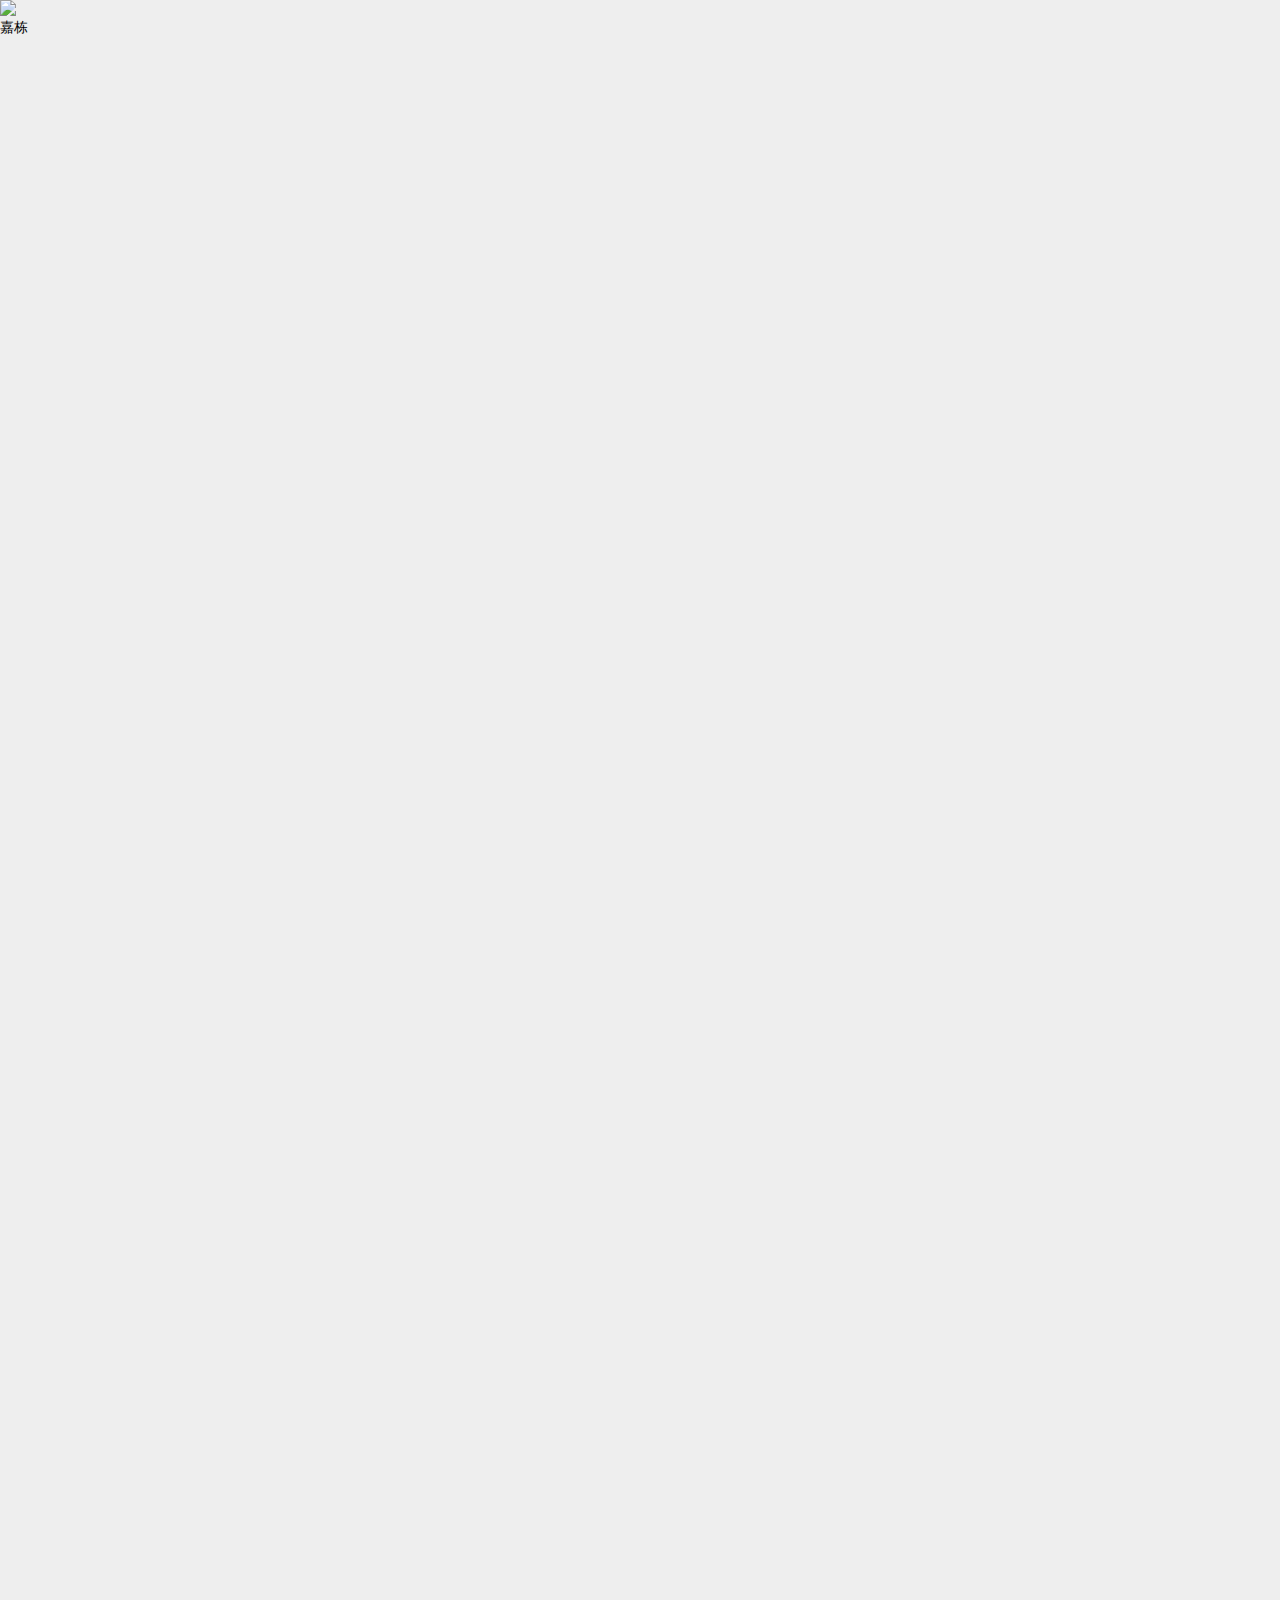
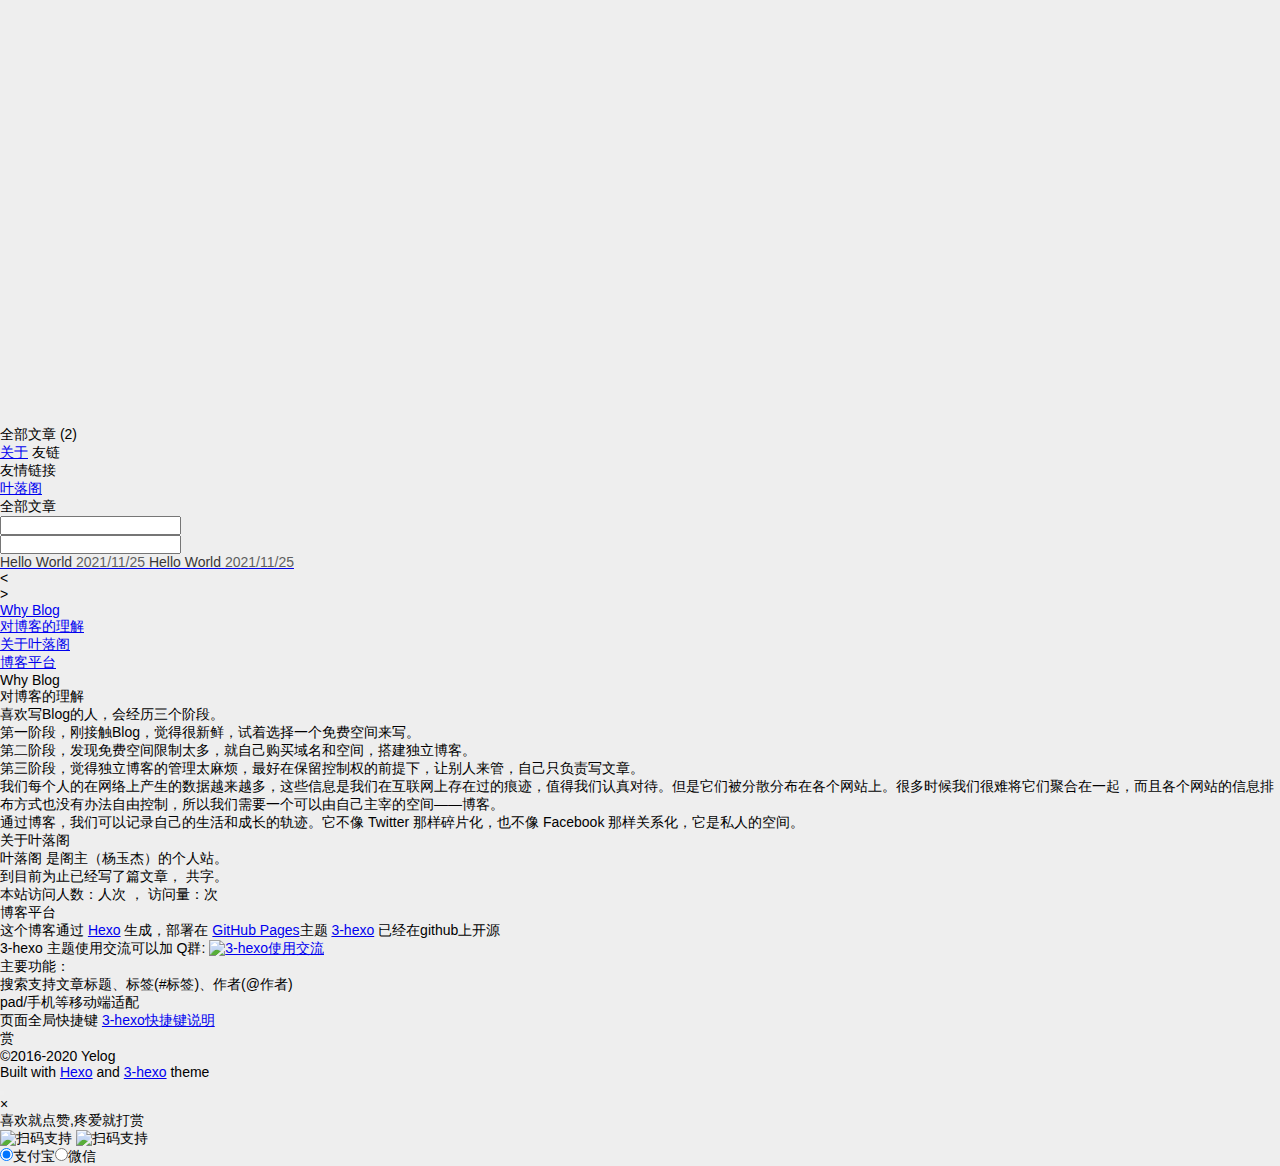
==== commit 8dfc33ae: "Site updated: 2021-11-26 09:50:26" ====
--- a/archives/index.html
+++ b/archives/index.html
@@ -9,7 +9,7 @@
 <meta name="description" content="测试demo">
 <meta property="og:type" content="article">
 <meta property="og:title" content="Hello World">
-<meta property="og:url" content="https://codebyjiadong.github.io/codebyjiadong/2021/11/25/%E6%B5%8B%E8%AF%95/index.html">
+<meta property="og:url" content="https://codebyjiadong.github.io/2021/11/25/%E6%B5%8B%E8%AF%95/index.html">
 <meta property="og:site_name" content="嘉栋的Blog">
 <meta property="og:description" content="测试demo">
 <meta property="og:locale">
@@ -240,7 +240,7 @@
 
 <ul>
     <li>
-        <div class="all active" data-rel="All">All
+        <div class="all active" data-rel="全部文章">全部文章
             
                 <small>(2)</small>
             
@@ -259,11 +259,11 @@
         
             <a class="about  hasFriend  site_url"
                
-               href="/about">About</a>
+               href="/about">关于</a>
         
         <a style="width: 50%"
                 
-                                           class="friends">Friends</a>
+                                           class="friends">友链</a>
         
     </div>
 </div>
@@ -278,7 +278,7 @@
     <div class="nav-right">
         <div class="friends-area">
     <div class="friends-title">
-        Links
+        友情链接
         <i class="iconfont icon-left"></i>
     </div>
     <div class="friends-content">
@@ -293,7 +293,7 @@
     <div class="right-top">
         <div id="default-panel">
             <i class="iconfont icon-search" data-title="搜索 快捷键 i"></i>
-            <div class="right-title">All</div>
+            <div class="right-title">全部文章</div>
             <i class="iconfont icon-file-tree" data-title="切换到大纲视图 快捷键 w"></i>
         </div>
         <div id="search-panel">
@@ -320,16 +320,16 @@
     
     <nav id="title-list-nav">
         
-        <a  class="All "
-           href="/codebyjiadong/2021/11/25/%E6%B5%8B%E8%AF%95/"
+        <a  class="全部文章 "
+           href="/2021/11/25/%E6%B5%8B%E8%AF%95/"
            data-tag=""
            data-author="" >
             <span class="post-title" title="Hello World">Hello World</span>
             <span class="post-date" title="2021-11-25 16:43:04">2021/11/25</span>
         </a>
         
-        <a  class="All "
-           href="/codebyjiadong/2021/11/25/hello-world/"
+        <a  class="全部文章 "
+           href="/2021/11/25/hello-world/"
            data-tag=""
            data-author="" >
             <span class="post-title" title="Hello World">Hello World</span>
@@ -420,7 +420,7 @@
 <div class="shang_box">
     <a class="shang_close"  onclick="dashangToggle()">×</a>
     <div class="shang_tit">
-        <p>Help us with donation</p>
+        <p>喜欢就点赞,疼爱就打赏</p>
     </div>
     <div class="shang_payimg">
         <div class="pay_img">
@@ -429,7 +429,7 @@
         </div>
     </div>
     <div class="shang_payselect">
-        <span><label><input type="radio" name="pay" checked value="alipay">alipay</label></span><span><label><input type="radio" name="pay" value="weixin">weixin</label></span>
+        <span><label><input type="radio" name="pay" checked value="alipay">支付宝</label></span><span><label><input type="radio" name="pay" value="weixin">微信</label></span>
     </div>
 </div>
 
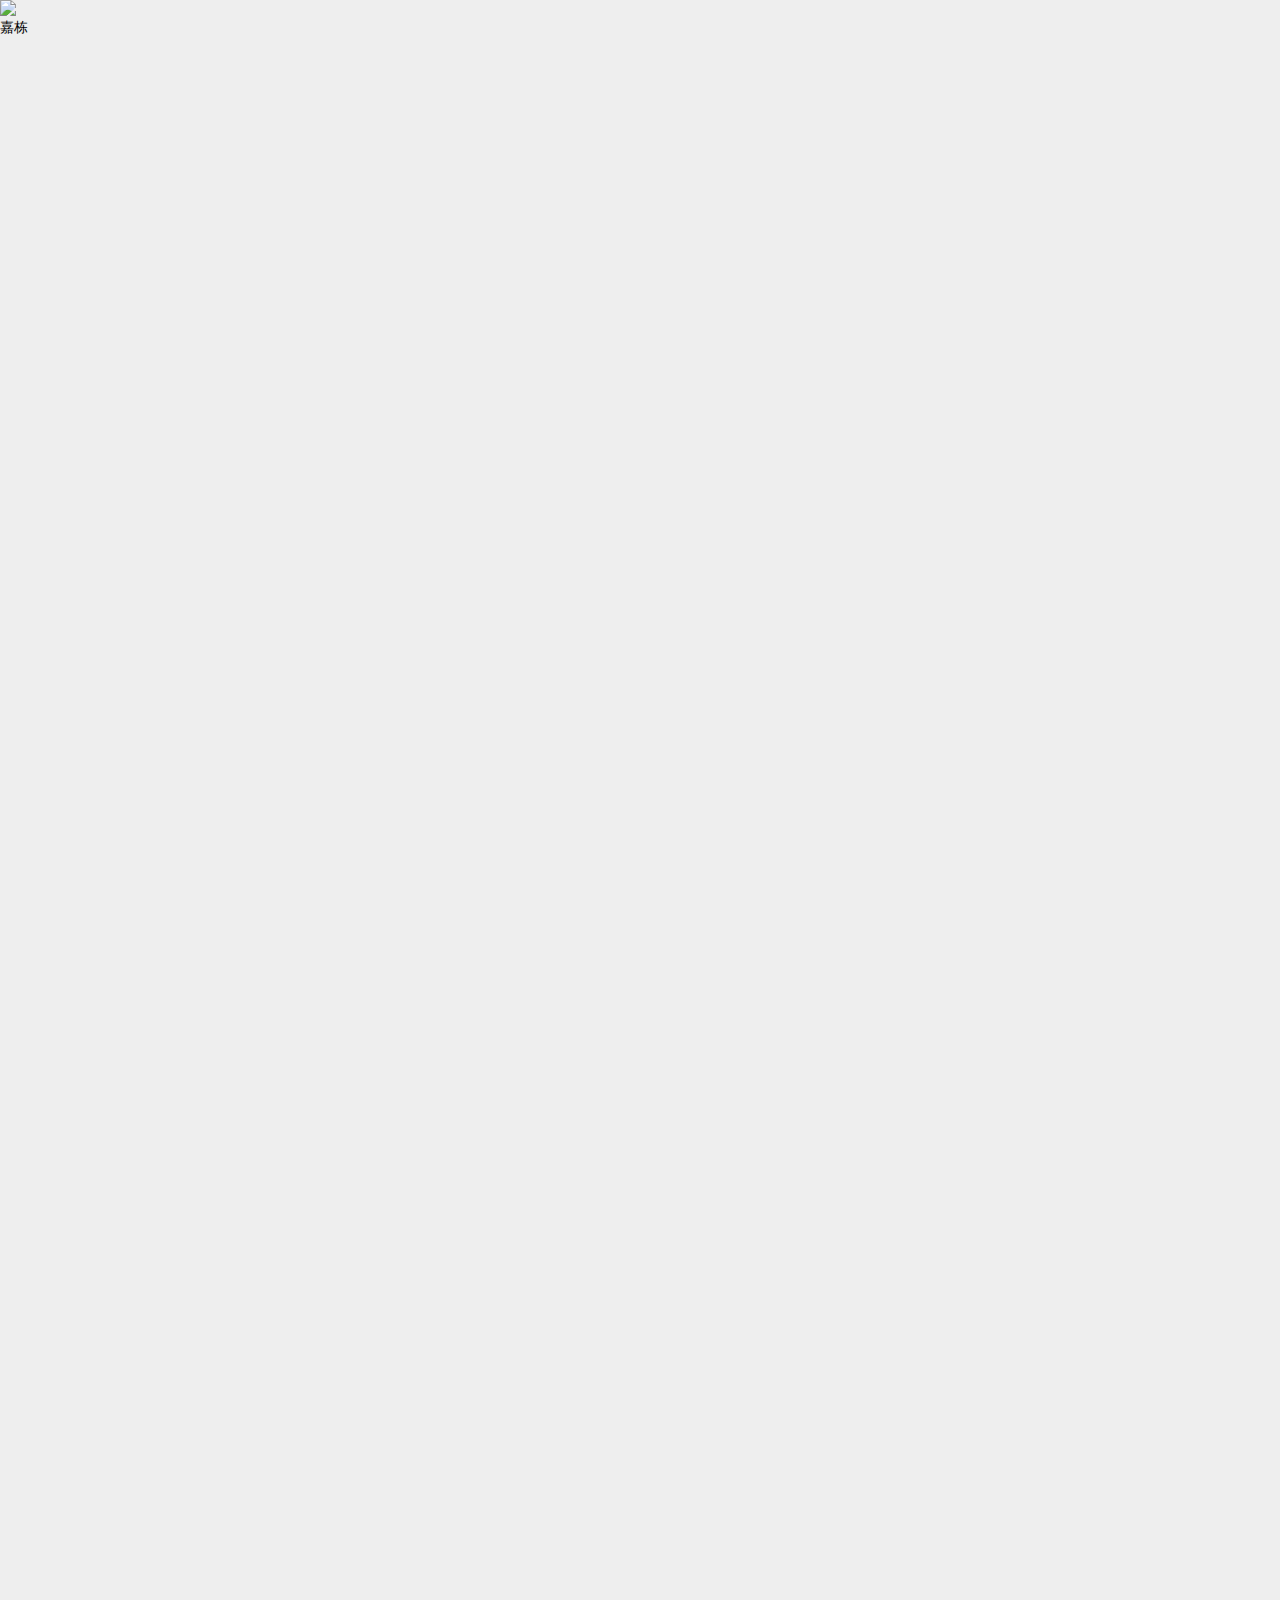
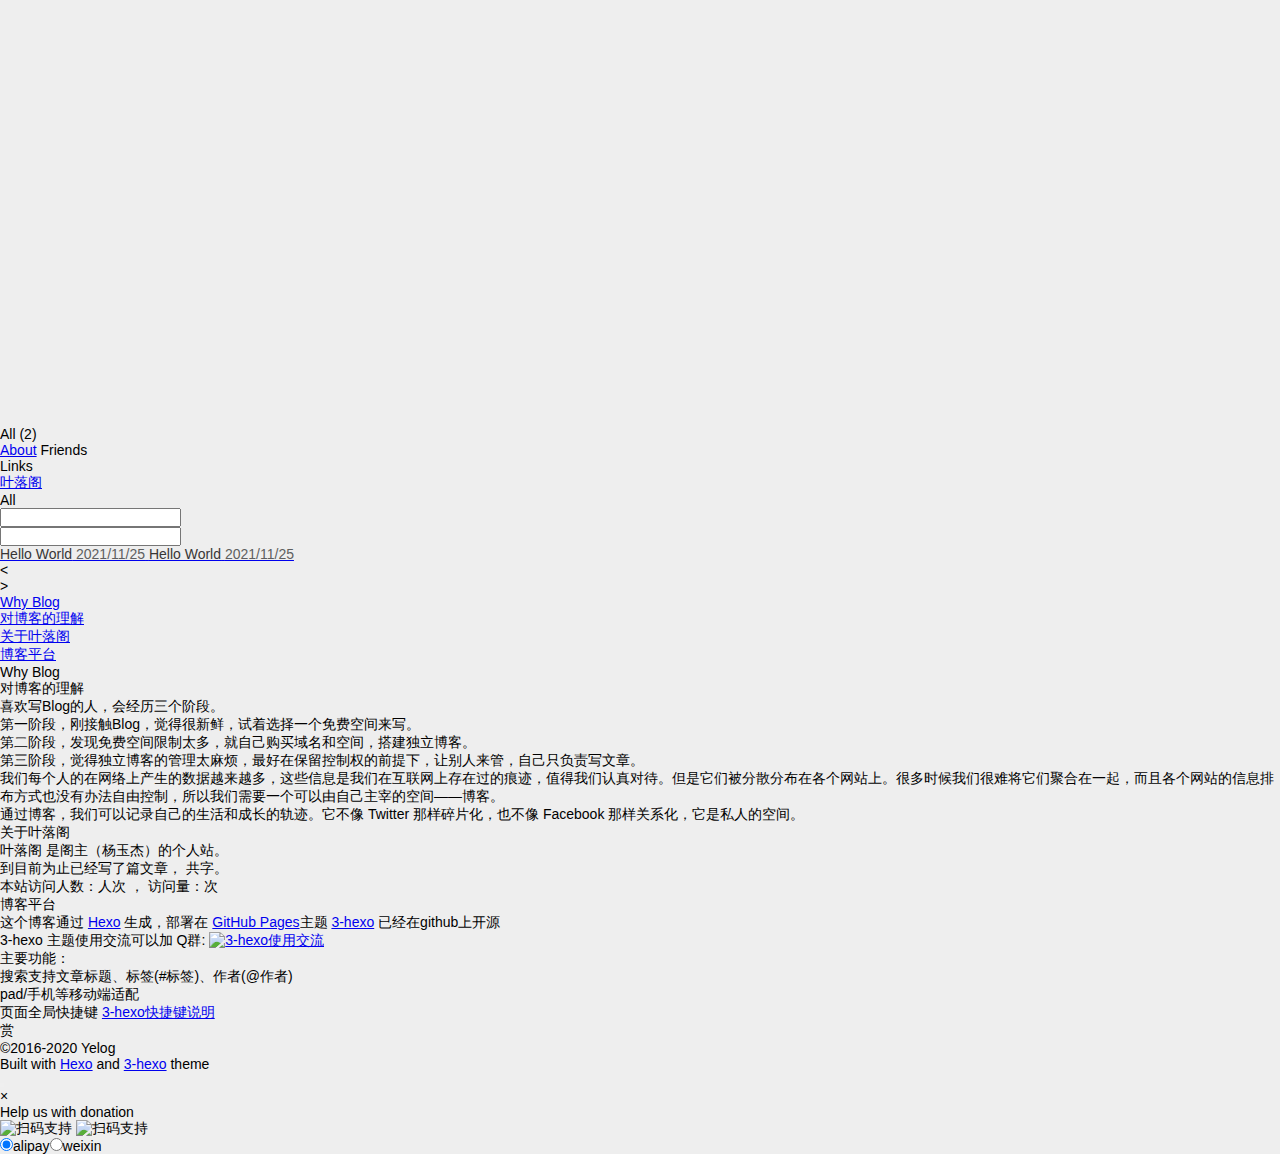
==== commit c0e94f24: "Site updated: 2021-11-26 10:20:28" ====
--- a/archives/index.html
+++ b/archives/index.html
@@ -240,7 +240,7 @@
 
 <ul>
     <li>
-        <div class="all active" data-rel="全部文章">全部文章
+        <div class="all active" data-rel="All">All
             
                 <small>(2)</small>
             
@@ -259,11 +259,11 @@
         
             <a class="about  hasFriend  site_url"
                
-               href="/about">关于</a>
+               href="/about">About</a>
         
         <a style="width: 50%"
                 
-                                           class="friends">友链</a>
+                                           class="friends">Friends</a>
         
     </div>
 </div>
@@ -278,7 +278,7 @@
     <div class="nav-right">
         <div class="friends-area">
     <div class="friends-title">
-        友情链接
+        Links
         <i class="iconfont icon-left"></i>
     </div>
     <div class="friends-content">
@@ -293,7 +293,7 @@
     <div class="right-top">
         <div id="default-panel">
             <i class="iconfont icon-search" data-title="搜索 快捷键 i"></i>
-            <div class="right-title">全部文章</div>
+            <div class="right-title">All</div>
             <i class="iconfont icon-file-tree" data-title="切换到大纲视图 快捷键 w"></i>
         </div>
         <div id="search-panel">
@@ -320,7 +320,7 @@
     
     <nav id="title-list-nav">
         
-        <a  class="全部文章 "
+        <a  class="All "
            href="/2021/11/25/%E6%B5%8B%E8%AF%95/"
            data-tag=""
            data-author="" >
@@ -328,7 +328,7 @@
             <span class="post-date" title="2021-11-25 16:43:04">2021/11/25</span>
         </a>
         
-        <a  class="全部文章 "
+        <a  class="All "
            href="/2021/11/25/hello-world/"
            data-tag=""
            data-author="" >
@@ -420,7 +420,7 @@
 <div class="shang_box">
     <a class="shang_close"  onclick="dashangToggle()">×</a>
     <div class="shang_tit">
-        <p>喜欢就点赞,疼爱就打赏</p>
+        <p>Help us with donation</p>
     </div>
     <div class="shang_payimg">
         <div class="pay_img">
@@ -429,7 +429,7 @@
         </div>
     </div>
     <div class="shang_payselect">
-        <span><label><input type="radio" name="pay" checked value="alipay">支付宝</label></span><span><label><input type="radio" name="pay" value="weixin">微信</label></span>
+        <span><label><input type="radio" name="pay" checked value="alipay">alipay</label></span><span><label><input type="radio" name="pay" value="weixin">weixin</label></span>
     </div>
 </div>
 
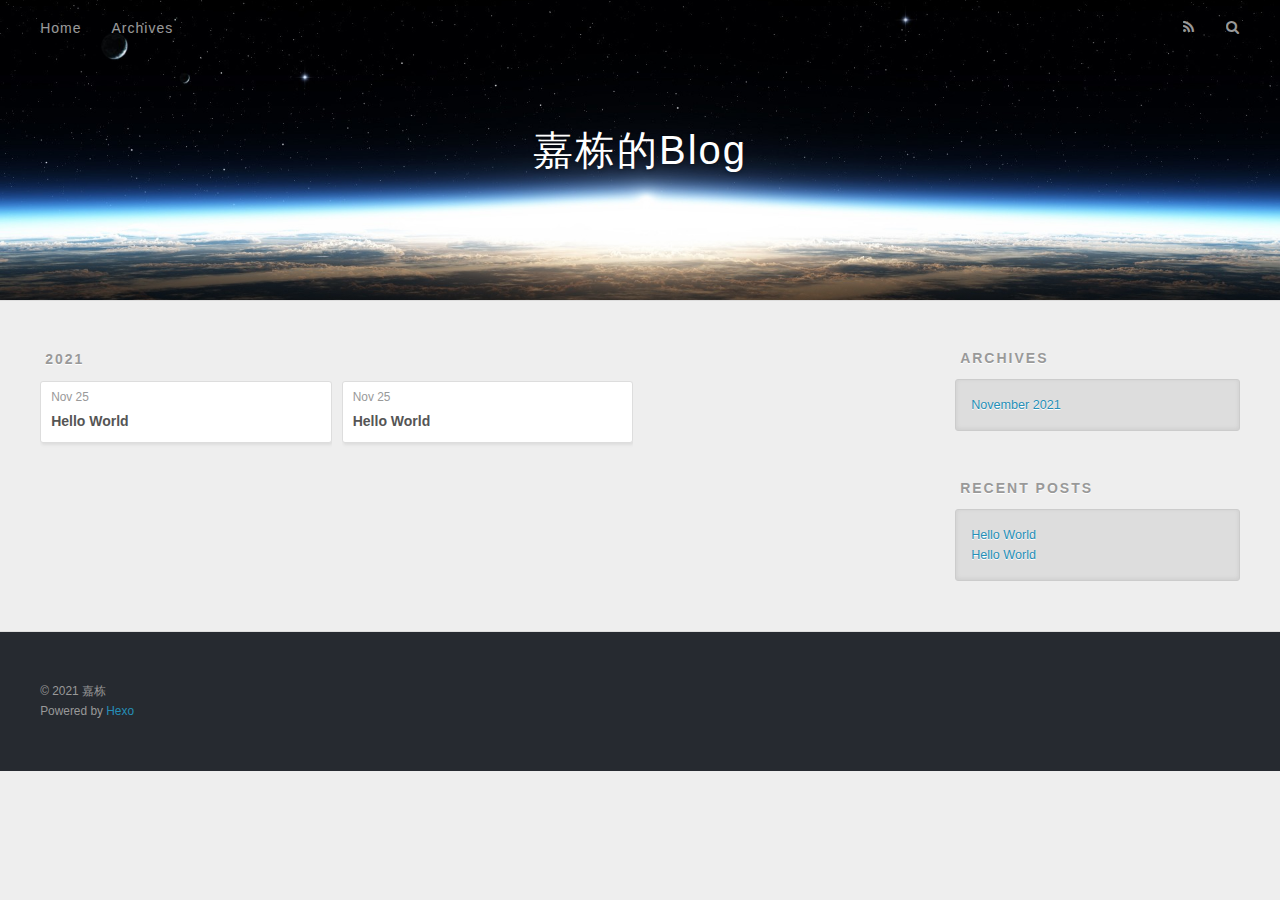
==== commit a0806972: "Site updated: 2021-11-26 10:22:08" ====
--- a/archives/index.html
+++ b/archives/index.html
@@ -2,573 +2,202 @@
 <html>
 <head>
   <meta charset="utf-8">
-  <title>嘉栋的Blog</title>
-  <meta name="keywords" content="">
-  <meta name="description" content="嘉栋的Blog">
-    <meta name="viewport" content="width=device-width, initial-scale=1, maximum-scale=1">
-<meta name="description" content="测试demo">
-<meta property="og:type" content="article">
-<meta property="og:title" content="Hello World">
-<meta property="og:url" content="https://codebyjiadong.github.io/2021/11/25/%E6%B5%8B%E8%AF%95/index.html">
+  
+
+  
+  <title>Archives | 嘉栋的Blog</title>
+  <meta name="viewport" content="width=device-width, initial-scale=1, maximum-scale=1">
+  <meta name="description" content="温故而知新">
+<meta property="og:type" content="website">
+<meta property="og:title" content="嘉栋的Blog">
+<meta property="og:url" content="https://codebyjiadong.github.io/archives/index.html">
 <meta property="og:site_name" content="嘉栋的Blog">
-<meta property="og:description" content="测试demo">
+<meta property="og:description" content="温故而知新">
 <meta property="og:locale">
-<meta property="article:published_time" content="2021-11-25T08:43:04.396Z">
-<meta property="article:modified_time" content="2021-11-25T08:47:55.912Z">
 <meta property="article:author" content="嘉栋">
 <meta name="twitter:card" content="summary">
-
-
-<link rel="icon" href="/img/avatar.jpg">
-
-<link href="/css/style.css?v=1.1.0" rel="stylesheet">
-
-<link href="/css/hl_theme/atom-light.css?v=1.1.0" rel="stylesheet">
-
-<link href="//cdn.jsdelivr.net/npm/animate.css@4.1.0/animate.min.css" rel="stylesheet">
-
-<script src="//cdn.jsdelivr.net/npm/jquery@3.5.1/dist/jquery.min.js"></script>
-<script src="/js/titleTip.js?v=1.1.0" ></script>
-
-<script src="//cdn.jsdelivr.net/npm/highlightjs@9.16.2/highlight.pack.min.js"></script>
-<script>
-    hljs.initHighlightingOnLoad();
-</script>
-
-<script src="//cdn.jsdelivr.net/npm/nprogress@0.2.0/nprogress.min.js"></script>
-
-
-
-<script src="//cdn.jsdelivr.net/npm/jquery.cookie@1.4.1/jquery.cookie.min.js" ></script>
-
-<script src="/js/iconfont.js?v=1.1.0" ></script>
+  
+    <link rel="alternate" href="/atom.xml" title="嘉栋的Blog" type="application/atom+xml">
+  
+  
+    <link rel="icon" href="/favicon.png">
+  
+  
+    <link href="//fonts.googleapis.com/css?family=Source+Code+Pro" rel="stylesheet" type="text/css">
+  
+  
+<link rel="stylesheet" href="/css/style.css">
 
 <meta name="generator" content="Hexo 5.4.0"></head>
-<div style="display: none">
-  <input class="theme_disqus_on" value="false">
-  <input class="theme_preload_comment" value="">
-  <input class="theme_blog_path" value="">
-  <input id="theme_shortcut" value="true" />
-  <input id="theme_highlight_on" value="true" />
-  <input id="theme_code_copy" value="true" />
-</div>
-
-
 
 <body>
-<aside class="nav mobile">
-    <div class="nav-left">
-        <a href="/"
-   class="avatar_target">
-    <img class="avatar"
-         src="/img/avatar.jpg"/>
+  <div id="container">
+    <div id="wrap">
+      <header id="header">
+  <div id="banner"></div>
+  <div id="header-outer" class="outer">
+    <div id="header-title" class="inner">
+      <h1 id="logo-wrap">
+        <a href="/" id="logo">嘉栋的Blog</a>
+      </h1>
+      
+    </div>
+    <div id="header-inner" class="inner">
+      <nav id="main-nav">
+        <a id="main-nav-toggle" class="nav-icon"></a>
+        
+          <a class="main-nav-link" href="/">Home</a>
+        
+          <a class="main-nav-link" href="/archives">Archives</a>
+        
+      </nav>
+      <nav id="sub-nav">
+        
+          <a id="nav-rss-link" class="nav-icon" href="/atom.xml" title="RSS Feed"></a>
+        
+        <a id="nav-search-btn" class="nav-icon" title="Search"></a>
+      </nav>
+      <div id="search-form-wrap">
+        <form action="//google.com/search" method="get" accept-charset="UTF-8" class="search-form"><input type="search" name="q" class="search-form-input" placeholder="Search"><button type="submit" class="search-form-submit">&#xF002;</button><input type="hidden" name="sitesearch" value="https://codebyjiadong.github.io"></form>
+      </div>
+    </div>
+  </div>
+</header>
+      <div class="outer">
+        <section id="main">
+  
+  
+    
+    
+      
+      
+      <section class="archives-wrap">
+        <div class="archive-year-wrap">
+          <a href="/archives/2021" class="archive-year">2021</a>
+        </div>
+        <div class="archives">
+    
+    <article class="archive-article archive-type-post">
+  <div class="archive-article-inner">
+    <header class="archive-article-header">
+      <a href="/2021/11/25/%E6%B5%8B%E8%AF%95/" class="archive-article-date">
+  <time datetime="2021-11-25T08:43:04.396Z" itemprop="datePublished">Nov 25</time>
 </a>
-<div class="author">
-    <span>嘉栋</span>
-</div>
-
-<div class="icon">
-    
-        
-            <a title="rss"
-               href="/atom.xml"
-               target="_blank">
-                
-                    <svg class="iconfont-svg" aria-hidden="true">
-                        <use xlink:href="#icon-rss"></use>
-                    </svg>
-                
-            </a>
-        
-    
-        
-            <a title="github"
-               href="https://github.com/yelog"
-               target="_blank">
-                
-                    <svg class="iconfont-svg" aria-hidden="true">
-                        <use xlink:href="#icon-github"></use>
-                    </svg>
-                
-            </a>
-        
-    
-        
-            <a title="facebook"
-               href="https://www.facebook.com/faker.tops"
-               target="_blank">
-                
-                    <svg class="iconfont-svg" aria-hidden="true">
-                        <use xlink:href="#icon-facebook"></use>
-                    </svg>
-                
-            </a>
-        
-    
-        
-    
-        
-    
-        
-            <a title="instagram"
-               href="https://www.facebook.com/faker.tops"
-               target="_blank">
-                
-                    <svg class="iconfont-svg" aria-hidden="true">
-                        <use xlink:href="#icon-instagram"></use>
-                    </svg>
-                
-            </a>
-        
-    
-        
-            <a title="reddit"
-               href="https://www.reddit.com/user/yelog/"
-               target="_blank">
-                
-                    <svg class="iconfont-svg" aria-hidden="true">
-                        <use xlink:href="#icon-reddit"></use>
-                    </svg>
-                
-            </a>
-        
-    
-        
-            <a title="weibo"
-               href="http://weibo.com/u/2307534817"
-               target="_blank">
-                
-                    <svg class="iconfont-svg" aria-hidden="true">
-                        <use xlink:href="#icon-weibo"></use>
-                    </svg>
-                
-            </a>
-        
-    
-        
-            <a title="jianshu"
-               href="https://www.jianshu.com/u/ff56736de7cf"
-               target="_blank">
-                
-                    <svg class="iconfont-svg" aria-hidden="true">
-                        <use xlink:href="#icon-jianshu"></use>
-                    </svg>
-                
-            </a>
-        
-    
-        
-            <a title="zhihu"
-               href="https://www.zhihu.com/people/jaytp/activities"
-               target="_blank">
-                
-                    <svg class="iconfont-svg" aria-hidden="true">
-                        <use xlink:href="#icon-zhihu"></use>
-                    </svg>
-                
-            </a>
-        
-    
-        
-    
-        
-            <a title="oschina"
-               href="https://my.oschina.net/yelog"
-               target="_blank">
-                
-                    <svg class="iconfont-svg" aria-hidden="true">
-                        <use xlink:href="#icon-oschina"></use>
-                    </svg>
-                
-            </a>
-        
-    
-        
-    
-        
-            <a title="email"
-               href="mailto:jaytp@qq.com"
-               target="_blank">
-                
-                    <svg class="iconfont-svg" aria-hidden="true">
-                        <use xlink:href="#icon-email"></use>
-                    </svg>
-                
-            </a>
-        
-    
-        
-            <a title="qq"
-               href="http://wpa.qq.com/msgrd?v=3&uin=872336115&site=qq&menu=yes"
-               target="_blank">
-                
-                    <svg class="iconfont-svg" aria-hidden="true">
-                        <use xlink:href="#icon-qq"></use>
-                    </svg>
-                
-            </a>
-        
-    
-        
-            <a title="kugou"
-               href="https://www.kugou.com/"
-               target="_blank">
-                
-                    <svg class="iconfont-svg" aria-hidden="true">
-                        <use xlink:href="#icon-kugou"></use>
-                    </svg>
-                
-            </a>
-        
-    
-        
-            <a title="neteasemusic"
-               href="https://music.163.com/#/user/home?id=88151013"
-               target="_blank">
-                
-                    <svg class="iconfont-svg" aria-hidden="true">
-                        <use xlink:href="#icon-neteasemusic"></use>
-                    </svg>
-                
-            </a>
-        
-    
-</div>
-
-
-
-
-<ul>
-    <li>
-        <div class="all active" data-rel="All">All
-            
-                <small>(2)</small>
-            
-        </div>
-    </li>
-    
-</ul>
-<div class="left-bottom">
-    <div class="menus">
-        
-            
-            
-            
-    </div>
-    <div>
-        
-            <a class="about  hasFriend  site_url"
-               
-               href="/about">About</a>
-        
-        <a style="width: 50%"
-                
-                                           class="friends">Friends</a>
-        
-    </div>
-</div>
-<input type="hidden" id="yelog_site_posts_number" value="2">
-
-<div style="display: none">
-    <span id="busuanzi_value_site_uv"></span>
-    <span id="busuanzi_value_site_pv"></span>
-</div>
-
-    </div>
-    <div class="nav-right">
-        <div class="friends-area">
-    <div class="friends-title">
-        Links
-        <i class="iconfont icon-left"></i>
-    </div>
-    <div class="friends-content">
-        <ul>
-            
-            <li><a target="_blank" href="http://yelog.org/">叶落阁</a></li>
-            
-        </ul>
-    </div>
-</div>
-        <div class="title-list">
-    <div class="right-top">
-        <div id="default-panel">
-            <i class="iconfont icon-search" data-title="搜索 快捷键 i"></i>
-            <div class="right-title">All</div>
-            <i class="iconfont icon-file-tree" data-title="切换到大纲视图 快捷键 w"></i>
-        </div>
-        <div id="search-panel">
-            <i class="iconfont icon-left" data-title="返回"></i>
-            <input id="local-search-input" autocomplete="off"/>
-            <label class="border-line" for="input"></label>
-            <i class="iconfont icon-case-sensitive" data-title="大小写敏感"></i>
-            <i class="iconfont icon-tag" data-title="标签"></i>
-        </div>
-        <div id="outline-panel" style="display: none">
-            <div class="right-title">大纲</div>
-            <i class="iconfont icon-list" data-title="切换到文章列表"></i>
-        </div>
-    </div>
-
-    <div class="tags-list">
-    <input id="tag-search" />
-    <div class="tag-wrapper">
-        
-    </div>
-
-</div>
-
-    
-    <nav id="title-list-nav">
-        
-        <a  class="All "
-           href="/2021/11/25/%E6%B5%8B%E8%AF%95/"
-           data-tag=""
-           data-author="" >
-            <span class="post-title" title="Hello World">Hello World</span>
-            <span class="post-date" title="2021-11-25 16:43:04">2021/11/25</span>
-        </a>
-        
-        <a  class="All "
-           href="/2021/11/25/hello-world/"
-           data-tag=""
-           data-author="" >
-            <span class="post-title" title="Hello World">Hello World</span>
-            <span class="post-date" title="2021-11-25 14:21:06">2021/11/25</span>
-        </a>
-        
-        <div id="no-item-tips">
-
-        </div>
-    </nav>
-    <div id="outline-list">
-    </div>
-</div>
-
-    </div>
-    <div class="hide-list">
-        <div class="semicircle" data-title="切换全屏 快捷键 s">
-            <div class="brackets first"><</div>
-            <div class="brackets">&gt;</div>
-        </div>
-    </div>
+      
+  
+    <h1 itemprop="name">
+      <a class="archive-article-title" href="/2021/11/25/%E6%B5%8B%E8%AF%95/">Hello World</a>
+    </h1>
+  
+
+    </header>
+  </div>
+</article>
+  
+    
+    
+    <article class="archive-article archive-type-post">
+  <div class="archive-article-inner">
+    <header class="archive-article-header">
+      <a href="/2021/11/25/hello-world/" class="archive-article-date">
+  <time datetime="2021-11-25T06:21:06.002Z" itemprop="datePublished">Nov 25</time>
+</a>
+      
+  
+    <h1 itemprop="name">
+      <a class="archive-article-title" href="/2021/11/25/hello-world/">Hello World</a>
+    </h1>
+  
+
+    </header>
+  </div>
+</article>
+  
+  
+    </div></section>
+  
+
+
+</section>
+        
+          <aside id="sidebar">
+  
+    
+
+  
+    
+
+  
+    
+  
+    
+  <div class="widget-wrap">
+    <h3 class="widget-title">Archives</h3>
+    <div class="widget">
+      <ul class="archive-list"><li class="archive-list-item"><a class="archive-list-link" href="/archives/2021/11/">November 2021</a></li></ul>
+    </div>
+  </div>
+
+
+  
+    
+  <div class="widget-wrap">
+    <h3 class="widget-title">Recent Posts</h3>
+    <div class="widget">
+      <ul>
+        
+          <li>
+            <a href="/2021/11/25/%E6%B5%8B%E8%AF%95/">Hello World</a>
+          </li>
+        
+          <li>
+            <a href="/2021/11/25/hello-world/">Hello World</a>
+          </li>
+        
+      </ul>
+    </div>
+  </div>
+
+  
 </aside>
-<div id="post" class="index">
-    <div class="pjax">
-        <article class="index">
-            <div class="toc-ref">
-    
-        <ol class="toc"><li class="toc-item toc-level-1"><a class="toc-link" href="#Why-Blog"><span class="toc-text">Why Blog</span></a><ol class="toc-child"><li class="toc-item toc-level-2"><a class="toc-link" href="#%E5%AF%B9%E5%8D%9A%E5%AE%A2%E7%9A%84%E7%90%86%E8%A7%A3"><span class="toc-text">对博客的理解</span></a></li><li class="toc-item toc-level-2"><a class="toc-link" href="#%E5%85%B3%E4%BA%8E%E5%8F%B6%E8%90%BD%E9%98%81"><span class="toc-text">关于叶落阁</span></a></li><li class="toc-item toc-level-2"><a class="toc-link" href="#%E5%8D%9A%E5%AE%A2%E5%B9%B3%E5%8F%B0"><span class="toc-text">博客平台</span></a></li></ol></li></ol>
-    
-<style>
-    .left-col .switch-btn,
-    .left-col .switch-area {
-        display: none;
-    }
-    .toc-level-3 i,
-    .toc-level-3 ol {
-        display: none !important;
-    }
-</style>
-</div>
-            <h1 id="Why-Blog"><a href="#Why-Blog" class="headerlink" title="Why Blog"></a>Why Blog</h1><h2 id="对博客的理解"><a href="#对博客的理解" class="headerlink" title="对博客的理解"></a>对博客的理解</h2><p>喜欢写Blog的人，会经历三个阶段。</p>
-<blockquote>
-<p>第一阶段，刚接触Blog，觉得很新鲜，试着选择一个免费空间来写。</p>
-</blockquote>
-<blockquote>
-<p>第二阶段，发现免费空间限制太多，就自己购买域名和空间，搭建独立博客。</p>
-</blockquote>
-<blockquote>
-<p>第三阶段，觉得独立博客的管理太麻烦，最好在保留控制权的前提下，让别人来管，自己只负责写文章。</p>
-</blockquote>
-<p>我们每个人的在网络上产生的数据越来越多，这些信息是我们在互联网上存在过的痕迹，值得我们认真对待。但是它们被分散分布在各个网站上。很多时候我们很难将它们聚合在一起，而且各个网站的信息排布方式也没有办法自由控制，所以我们需要一个可以由自己主宰的空间——博客。</p>
-<p>通过博客，我们可以记录自己的生活和成长的轨迹。它不像 Twitter 那样碎片化，也不像 Facebook 那样关系化，它是私人的空间。</p>
-<h2 id="关于叶落阁"><a href="#关于叶落阁" class="headerlink" title="关于叶落阁"></a>关于叶落阁</h2><p><strong>叶落阁</strong> 是阁主（杨玉杰）的个人站。</p>
-<p>到目前为止已经写了<code class="article_number"></code>篇文章， 共<code class="site_word_count"></code>字。</p>
-<p>本站访问人数：<code class="site_uv"></code>人次 ， 访问量：<code class="site_pv"></code>次</p>
-<h2 id="博客平台"><a href="#博客平台" class="headerlink" title="博客平台"></a>博客平台</h2><p>这个博客通过 <a target="_blank" rel="noopener" href="https://hexo.io/">Hexo</a> 生成，部署在 <a target="_blank" rel="noopener" href="https://pages.github.com/">GitHub Pages</a>主题 <a target="_blank" rel="noopener" href="https://github.com/yelog/hexo-theme-3-hexo">3-hexo</a> 已经在github上开源</p>
-<p><code>3-hexo</code> 主题使用交流可以加 Q群: <a target="_blank" href="//shang.qq.com/wpa/qunwpa?idkey=e8cf083cc097141eaf323396f1766809b8e90ff00c67bb441898f672892f6904"><img data-ignore border="0" src="//pub.idqqimg.com/wpa/images/group.png" alt="3-hexo使用交流" title="3-hexo使用交流"></a></p>
-<p>主要功能：</p>
-<ul>
-<li>搜索支持文章标题、标签(#标签)、作者(@作者)</li>
-<li>pad/手机等移动端适配</li>
-<li>页面全局快捷键 <a target="_blank" rel="noopener" href='http://yelog.org/2017/03/24/3-hexo-shortcuts/'>3-hexo快捷键说明</a></li>
-</ul>
-
-        </article>
-        
-        <p>
-            <a  class="dashang" onclick="dashangToggle()">赏</a>
-        </p>
-        
-        
-    </div>
-    <div class="copyright">
-        <p class="footer-entry">
-    ©2016-2020 Yelog
-</p>
-<p class="footer-entry">Built with <a href="https://hexo.io/" target="_blank">Hexo</a> and <a href="https://github.com/yelog/hexo-theme-3-hexo" target="_blank">3-hexo</a> theme</p>
-
-    </div>
-</div>
-<div class="full-toc">
-    <button class="full" data-title="切换全屏 快捷键 s"><span class="min "></span></button>
-<a class="" id="rocket" ></a>
-
-</div>
-
-<div class="hide_box" onclick="dashangToggle()"></div>
-<div class="shang_box">
-    <a class="shang_close"  onclick="dashangToggle()">×</a>
-    <div class="shang_tit">
-        <p>Help us with donation</p>
-    </div>
-    <div class="shang_payimg">
-        <div class="pay_img">
-            <img src="/img/alipay.jpg" class="alipay" title="扫码支持">
-            <img src="/img/weixin.jpg" class="weixin" title="扫码支持">
-        </div>
-    </div>
-    <div class="shang_payselect">
-        <span><label><input type="radio" name="pay" checked value="alipay">alipay</label></span><span><label><input type="radio" name="pay" value="weixin">weixin</label></span>
-    </div>
-</div>
-
-
+        
+      </div>
+      <footer id="footer">
+  
+  <div class="outer">
+    <div id="footer-info" class="inner">
+      &copy; 2021 嘉栋<br>
+      Powered by <a href="http://hexo.io/" target="_blank">Hexo</a>
+    </div>
+  </div>
+</footer>
+    </div>
+    <nav id="mobile-nav">
+  
+    <a href="/" class="mobile-nav-link">Home</a>
+  
+    <a href="/archives" class="mobile-nav-link">Archives</a>
+  
+</nav>
+    
+
+<script src="//ajax.googleapis.com/ajax/libs/jquery/2.0.3/jquery.min.js"></script>
+
+
+  
+<link rel="stylesheet" href="/fancybox/jquery.fancybox.css">
+
+  
+<script src="/fancybox/jquery.fancybox.pack.js"></script>
+
+
+
+
+<script src="/js/script.js"></script>
+
+
+
+
+  </div>
 </body>
-<script src="/js/jquery.pjax.js?v=1.1.0" ></script>
-
-<script src="/js/script.js?v=1.1.0" ></script>
-<script>
-    var img_resize = 'default';
-    function initArticle() {
-        /*渲染对应的表格样式*/
-        
-            $("#post .pjax table").addClass("green_title");
-        
-
-        /*渲染打赏样式*/
-        
-        $("input[name=pay]").on("click", function () {
-            if($("input[name=pay]:checked").val()=="weixin"){
-                $(".shang_box .shang_payimg .pay_img").addClass("weixin_img");
-            } else {
-                $(".shang_box .shang_payimg .pay_img").removeClass("weixin_img");
-            }
-        })
-        
-
-        /*高亮代码块行号*/
-        
-
-        /*访问数量*/
-        
-        $.getScript("//busuanzi.ibruce.info/busuanzi/2.3/busuanzi.pure.mini.js");
-        
-
-        /*代码高亮，行号对齐*/
-        $('.pre-numbering').css('line-height',$('.has-numbering').css('line-height'));
-
-        
-        
-    }
-
-    /*打赏页面隐藏与展示*/
-    
-    function dashangToggle() {
-        $(".shang_box").fadeToggle();
-        $(".hide_box").fadeToggle();
-    }
-    
-
-</script>
-
-<!--加入行号的高亮代码块样式-->
-
-<!--自定义样式设置-->
-<style>
-    
-    
-    .nav {
-        width: 542px;
-    }
-    .nav.fullscreen {
-        margin-left: -542px;
-    }
-    .nav-left {
-        width: 120px;
-    }
-    
-    
-    @media screen and (max-width: 1468px) {
-        .nav {
-            width: 492px;
-        }
-        .nav.fullscreen {
-            margin-left: -492px;
-        }
-        .nav-left {
-            width: 100px;
-        }
-    }
-    
-    
-    @media screen and (max-width: 1024px) {
-        .nav {
-            width: 492px;
-            margin-left: -492px
-        }
-        .nav.fullscreen {
-            margin-left: 0;
-        }
-    }
-    
-    @media screen and (max-width: 426px) {
-        .nav {
-            width: 100%;
-        }
-        .nav-left {
-            width: 100%;
-        }
-    }
-    
-    
-    .nav-right .title-list nav a .post-title, .nav-right .title-list #local-search-result a .post-title {
-        color: #383636;
-    }
-    
-    
-    .nav-right .title-list nav a .post-date, .nav-right .title-list #local-search-result a .post-date {
-        color: #5e5e5f;
-    }
-    
-    
-    .nav-right nav a.hover, #local-search-result a.hover{
-        background-color: #e2e0e0;
-    }
-    
-    
-
-    /*列表样式*/
-    
-
-    /* 背景图样式 */
-    
-    
-
-
-    /*引用块样式*/
-    
-
-    /*文章列表背景图*/
-    
-
-    
-</style>
-
-
-
-
-
-
-
-</html>
+</html>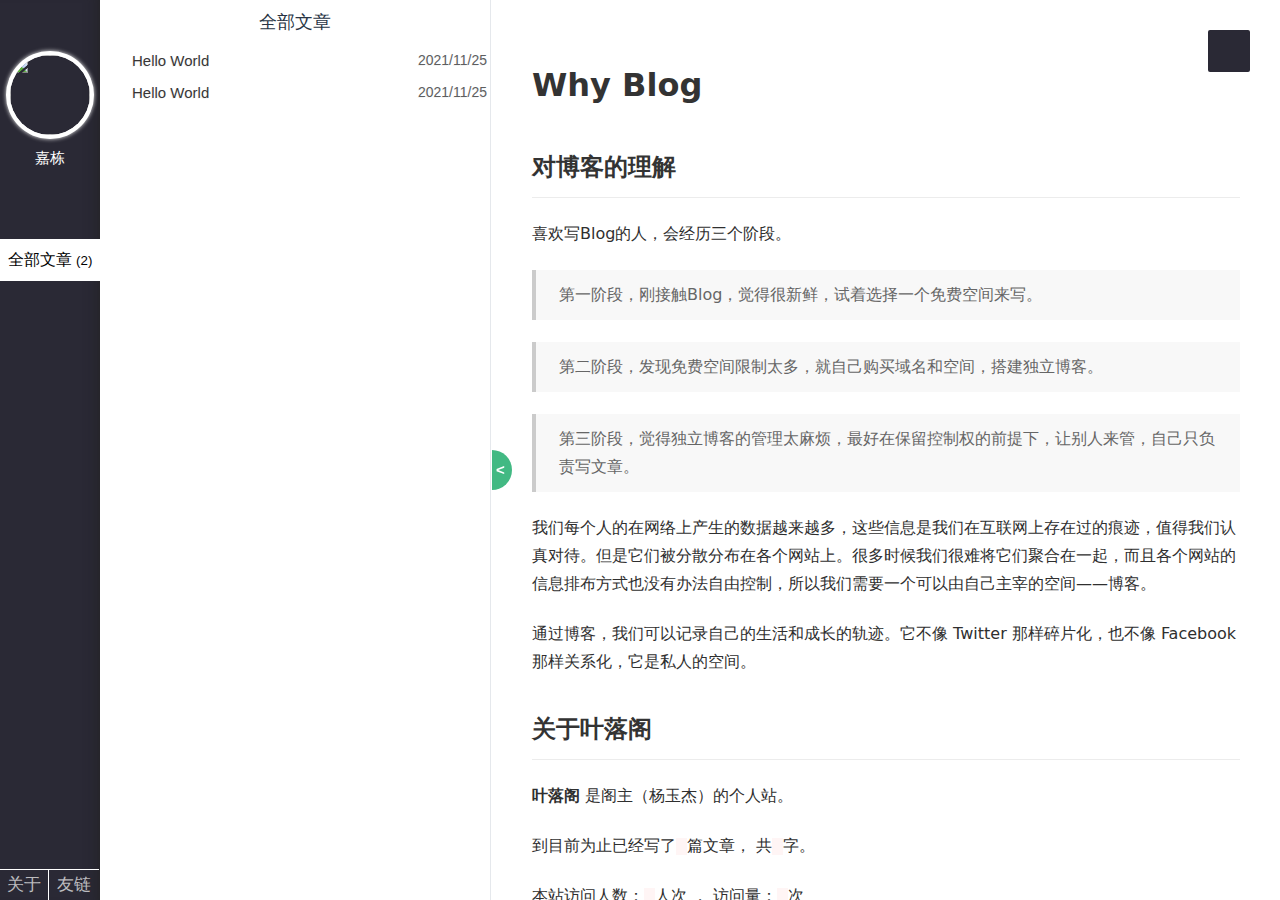
==== commit dc69a629: "Site updated: 2021-11-26 10:24:08" ====
--- a/archives/index.html
+++ b/archives/index.html
@@ -2,202 +2,573 @@
 <html>
 <head>
   <meta charset="utf-8">
-  
-
-  
-  <title>Archives | 嘉栋的Blog</title>
-  <meta name="viewport" content="width=device-width, initial-scale=1, maximum-scale=1">
-  <meta name="description" content="温故而知新">
-<meta property="og:type" content="website">
-<meta property="og:title" content="嘉栋的Blog">
-<meta property="og:url" content="https://codebyjiadong.github.io/archives/index.html">
+  <title>嘉栋的Blog</title>
+  <meta name="keywords" content="">
+  <meta name="description" content="嘉栋的Blog">
+    <meta name="viewport" content="width=device-width, initial-scale=1, maximum-scale=1">
+<meta name="description" content="测试demo">
+<meta property="og:type" content="article">
+<meta property="og:title" content="Hello World">
+<meta property="og:url" content="https://codebyjiadong.github.io/2021/11/25/%E6%B5%8B%E8%AF%95/index.html">
 <meta property="og:site_name" content="嘉栋的Blog">
-<meta property="og:description" content="温故而知新">
+<meta property="og:description" content="测试demo">
 <meta property="og:locale">
+<meta property="article:published_time" content="2021-11-25T08:43:04.396Z">
+<meta property="article:modified_time" content="2021-11-25T08:47:55.912Z">
 <meta property="article:author" content="嘉栋">
 <meta name="twitter:card" content="summary">
-  
-    <link rel="alternate" href="/atom.xml" title="嘉栋的Blog" type="application/atom+xml">
-  
-  
-    <link rel="icon" href="/favicon.png">
-  
-  
-    <link href="//fonts.googleapis.com/css?family=Source+Code+Pro" rel="stylesheet" type="text/css">
-  
-  
-<link rel="stylesheet" href="/css/style.css">
+
+
+<link rel="icon" href="/img/avatar.jpg">
+
+<link href="/css/style.css?v=1.1.0" rel="stylesheet">
+
+<link href="/css/hl_theme/atom-light.css?v=1.1.0" rel="stylesheet">
+
+<link href="//cdn.jsdelivr.net/npm/animate.css@4.1.0/animate.min.css" rel="stylesheet">
+
+<script src="//cdn.jsdelivr.net/npm/jquery@3.5.1/dist/jquery.min.js"></script>
+<script src="/js/titleTip.js?v=1.1.0" ></script>
+
+<script src="//cdn.jsdelivr.net/npm/highlightjs@9.16.2/highlight.pack.min.js"></script>
+<script>
+    hljs.initHighlightingOnLoad();
+</script>
+
+<script src="//cdn.jsdelivr.net/npm/nprogress@0.2.0/nprogress.min.js"></script>
+
+
+
+<script src="//cdn.jsdelivr.net/npm/jquery.cookie@1.4.1/jquery.cookie.min.js" ></script>
+
+<script src="/js/iconfont.js?v=1.1.0" ></script>
 
 <meta name="generator" content="Hexo 5.4.0"></head>
+<div style="display: none">
+  <input class="theme_disqus_on" value="false">
+  <input class="theme_preload_comment" value="">
+  <input class="theme_blog_path" value="">
+  <input id="theme_shortcut" value="true" />
+  <input id="theme_highlight_on" value="true" />
+  <input id="theme_code_copy" value="true" />
+</div>
+
+
 
 <body>
-  <div id="container">
-    <div id="wrap">
-      <header id="header">
-  <div id="banner"></div>
-  <div id="header-outer" class="outer">
-    <div id="header-title" class="inner">
-      <h1 id="logo-wrap">
-        <a href="/" id="logo">嘉栋的Blog</a>
-      </h1>
-      
-    </div>
-    <div id="header-inner" class="inner">
-      <nav id="main-nav">
-        <a id="main-nav-toggle" class="nav-icon"></a>
-        
-          <a class="main-nav-link" href="/">Home</a>
-        
-          <a class="main-nav-link" href="/archives">Archives</a>
-        
-      </nav>
-      <nav id="sub-nav">
-        
-          <a id="nav-rss-link" class="nav-icon" href="/atom.xml" title="RSS Feed"></a>
-        
-        <a id="nav-search-btn" class="nav-icon" title="Search"></a>
-      </nav>
-      <div id="search-form-wrap">
-        <form action="//google.com/search" method="get" accept-charset="UTF-8" class="search-form"><input type="search" name="q" class="search-form-input" placeholder="Search"><button type="submit" class="search-form-submit">&#xF002;</button><input type="hidden" name="sitesearch" value="https://codebyjiadong.github.io"></form>
-      </div>
-    </div>
-  </div>
-</header>
-      <div class="outer">
-        <section id="main">
-  
-  
-    
-    
-      
-      
-      <section class="archives-wrap">
-        <div class="archive-year-wrap">
-          <a href="/archives/2021" class="archive-year">2021</a>
-        </div>
-        <div class="archives">
-    
-    <article class="archive-article archive-type-post">
-  <div class="archive-article-inner">
-    <header class="archive-article-header">
-      <a href="/2021/11/25/%E6%B5%8B%E8%AF%95/" class="archive-article-date">
-  <time datetime="2021-11-25T08:43:04.396Z" itemprop="datePublished">Nov 25</time>
+<aside class="nav mobile">
+    <div class="nav-left">
+        <a href="/"
+   class="avatar_target">
+    <img class="avatar"
+         src="/img/avatar.jpg"/>
 </a>
-      
-  
-    <h1 itemprop="name">
-      <a class="archive-article-title" href="/2021/11/25/%E6%B5%8B%E8%AF%95/">Hello World</a>
-    </h1>
-  
-
-    </header>
-  </div>
-</article>
-  
-    
-    
-    <article class="archive-article archive-type-post">
-  <div class="archive-article-inner">
-    <header class="archive-article-header">
-      <a href="/2021/11/25/hello-world/" class="archive-article-date">
-  <time datetime="2021-11-25T06:21:06.002Z" itemprop="datePublished">Nov 25</time>
-</a>
-      
-  
-    <h1 itemprop="name">
-      <a class="archive-article-title" href="/2021/11/25/hello-world/">Hello World</a>
-    </h1>
-  
-
-    </header>
-  </div>
-</article>
-  
-  
-    </div></section>
-  
-
-
-</section>
-        
-          <aside id="sidebar">
-  
-    
-
-  
-    
-
-  
-    
-  
-    
-  <div class="widget-wrap">
-    <h3 class="widget-title">Archives</h3>
-    <div class="widget">
-      <ul class="archive-list"><li class="archive-list-item"><a class="archive-list-link" href="/archives/2021/11/">November 2021</a></li></ul>
-    </div>
-  </div>
-
-
-  
-    
-  <div class="widget-wrap">
-    <h3 class="widget-title">Recent Posts</h3>
-    <div class="widget">
-      <ul>
-        
-          <li>
-            <a href="/2021/11/25/%E6%B5%8B%E8%AF%95/">Hello World</a>
-          </li>
-        
-          <li>
-            <a href="/2021/11/25/hello-world/">Hello World</a>
-          </li>
-        
-      </ul>
-    </div>
-  </div>
-
-  
+<div class="author">
+    <span>嘉栋</span>
+</div>
+
+<div class="icon">
+    
+        
+            <a title="rss"
+               href="/atom.xml"
+               target="_blank">
+                
+                    <svg class="iconfont-svg" aria-hidden="true">
+                        <use xlink:href="#icon-rss"></use>
+                    </svg>
+                
+            </a>
+        
+    
+        
+            <a title="github"
+               href="https://github.com/yelog"
+               target="_blank">
+                
+                    <svg class="iconfont-svg" aria-hidden="true">
+                        <use xlink:href="#icon-github"></use>
+                    </svg>
+                
+            </a>
+        
+    
+        
+            <a title="facebook"
+               href="https://www.facebook.com/faker.tops"
+               target="_blank">
+                
+                    <svg class="iconfont-svg" aria-hidden="true">
+                        <use xlink:href="#icon-facebook"></use>
+                    </svg>
+                
+            </a>
+        
+    
+        
+    
+        
+    
+        
+            <a title="instagram"
+               href="https://www.facebook.com/faker.tops"
+               target="_blank">
+                
+                    <svg class="iconfont-svg" aria-hidden="true">
+                        <use xlink:href="#icon-instagram"></use>
+                    </svg>
+                
+            </a>
+        
+    
+        
+            <a title="reddit"
+               href="https://www.reddit.com/user/yelog/"
+               target="_blank">
+                
+                    <svg class="iconfont-svg" aria-hidden="true">
+                        <use xlink:href="#icon-reddit"></use>
+                    </svg>
+                
+            </a>
+        
+    
+        
+            <a title="weibo"
+               href="http://weibo.com/u/2307534817"
+               target="_blank">
+                
+                    <svg class="iconfont-svg" aria-hidden="true">
+                        <use xlink:href="#icon-weibo"></use>
+                    </svg>
+                
+            </a>
+        
+    
+        
+            <a title="jianshu"
+               href="https://www.jianshu.com/u/ff56736de7cf"
+               target="_blank">
+                
+                    <svg class="iconfont-svg" aria-hidden="true">
+                        <use xlink:href="#icon-jianshu"></use>
+                    </svg>
+                
+            </a>
+        
+    
+        
+            <a title="zhihu"
+               href="https://www.zhihu.com/people/jaytp/activities"
+               target="_blank">
+                
+                    <svg class="iconfont-svg" aria-hidden="true">
+                        <use xlink:href="#icon-zhihu"></use>
+                    </svg>
+                
+            </a>
+        
+    
+        
+    
+        
+            <a title="oschina"
+               href="https://my.oschina.net/yelog"
+               target="_blank">
+                
+                    <svg class="iconfont-svg" aria-hidden="true">
+                        <use xlink:href="#icon-oschina"></use>
+                    </svg>
+                
+            </a>
+        
+    
+        
+    
+        
+            <a title="email"
+               href="mailto:jaytp@qq.com"
+               target="_blank">
+                
+                    <svg class="iconfont-svg" aria-hidden="true">
+                        <use xlink:href="#icon-email"></use>
+                    </svg>
+                
+            </a>
+        
+    
+        
+            <a title="qq"
+               href="http://wpa.qq.com/msgrd?v=3&uin=872336115&site=qq&menu=yes"
+               target="_blank">
+                
+                    <svg class="iconfont-svg" aria-hidden="true">
+                        <use xlink:href="#icon-qq"></use>
+                    </svg>
+                
+            </a>
+        
+    
+        
+            <a title="kugou"
+               href="https://www.kugou.com/"
+               target="_blank">
+                
+                    <svg class="iconfont-svg" aria-hidden="true">
+                        <use xlink:href="#icon-kugou"></use>
+                    </svg>
+                
+            </a>
+        
+    
+        
+            <a title="neteasemusic"
+               href="https://music.163.com/#/user/home?id=88151013"
+               target="_blank">
+                
+                    <svg class="iconfont-svg" aria-hidden="true">
+                        <use xlink:href="#icon-neteasemusic"></use>
+                    </svg>
+                
+            </a>
+        
+    
+</div>
+
+
+
+
+<ul>
+    <li>
+        <div class="all active" data-rel="全部文章">全部文章
+            
+                <small>(2)</small>
+            
+        </div>
+    </li>
+    
+</ul>
+<div class="left-bottom">
+    <div class="menus">
+        
+            
+            
+            
+    </div>
+    <div>
+        
+            <a class="about  hasFriend  site_url"
+               
+               href="/about">关于</a>
+        
+        <a style="width: 50%"
+                
+                                           class="friends">友链</a>
+        
+    </div>
+</div>
+<input type="hidden" id="yelog_site_posts_number" value="2">
+
+<div style="display: none">
+    <span id="busuanzi_value_site_uv"></span>
+    <span id="busuanzi_value_site_pv"></span>
+</div>
+
+    </div>
+    <div class="nav-right">
+        <div class="friends-area">
+    <div class="friends-title">
+        友情链接
+        <i class="iconfont icon-left"></i>
+    </div>
+    <div class="friends-content">
+        <ul>
+            
+            <li><a target="_blank" href="http://yelog.org/">叶落阁</a></li>
+            
+        </ul>
+    </div>
+</div>
+        <div class="title-list">
+    <div class="right-top">
+        <div id="default-panel">
+            <i class="iconfont icon-search" data-title="搜索 快捷键 i"></i>
+            <div class="right-title">全部文章</div>
+            <i class="iconfont icon-file-tree" data-title="切换到大纲视图 快捷键 w"></i>
+        </div>
+        <div id="search-panel">
+            <i class="iconfont icon-left" data-title="返回"></i>
+            <input id="local-search-input" autocomplete="off"/>
+            <label class="border-line" for="input"></label>
+            <i class="iconfont icon-case-sensitive" data-title="大小写敏感"></i>
+            <i class="iconfont icon-tag" data-title="标签"></i>
+        </div>
+        <div id="outline-panel" style="display: none">
+            <div class="right-title">大纲</div>
+            <i class="iconfont icon-list" data-title="切换到文章列表"></i>
+        </div>
+    </div>
+
+    <div class="tags-list">
+    <input id="tag-search" />
+    <div class="tag-wrapper">
+        
+    </div>
+
+</div>
+
+    
+    <nav id="title-list-nav">
+        
+        <a  class="全部文章 "
+           href="/2021/11/25/%E6%B5%8B%E8%AF%95/"
+           data-tag=""
+           data-author="" >
+            <span class="post-title" title="Hello World">Hello World</span>
+            <span class="post-date" title="2021-11-25 16:43:04">2021/11/25</span>
+        </a>
+        
+        <a  class="全部文章 "
+           href="/2021/11/25/hello-world/"
+           data-tag=""
+           data-author="" >
+            <span class="post-title" title="Hello World">Hello World</span>
+            <span class="post-date" title="2021-11-25 14:21:06">2021/11/25</span>
+        </a>
+        
+        <div id="no-item-tips">
+
+        </div>
+    </nav>
+    <div id="outline-list">
+    </div>
+</div>
+
+    </div>
+    <div class="hide-list">
+        <div class="semicircle" data-title="切换全屏 快捷键 s">
+            <div class="brackets first"><</div>
+            <div class="brackets">&gt;</div>
+        </div>
+    </div>
 </aside>
-        
-      </div>
-      <footer id="footer">
-  
-  <div class="outer">
-    <div id="footer-info" class="inner">
-      &copy; 2021 嘉栋<br>
-      Powered by <a href="http://hexo.io/" target="_blank">Hexo</a>
-    </div>
-  </div>
-</footer>
-    </div>
-    <nav id="mobile-nav">
-  
-    <a href="/" class="mobile-nav-link">Home</a>
-  
-    <a href="/archives" class="mobile-nav-link">Archives</a>
-  
-</nav>
-    
-
-<script src="//ajax.googleapis.com/ajax/libs/jquery/2.0.3/jquery.min.js"></script>
-
-
-  
-<link rel="stylesheet" href="/fancybox/jquery.fancybox.css">
-
-  
-<script src="/fancybox/jquery.fancybox.pack.js"></script>
-
-
-
-
-<script src="/js/script.js"></script>
-
-
-
-
-  </div>
+<div id="post" class="index">
+    <div class="pjax">
+        <article class="index">
+            <div class="toc-ref">
+    
+        <ol class="toc"><li class="toc-item toc-level-1"><a class="toc-link" href="#Why-Blog"><span class="toc-text">Why Blog</span></a><ol class="toc-child"><li class="toc-item toc-level-2"><a class="toc-link" href="#%E5%AF%B9%E5%8D%9A%E5%AE%A2%E7%9A%84%E7%90%86%E8%A7%A3"><span class="toc-text">对博客的理解</span></a></li><li class="toc-item toc-level-2"><a class="toc-link" href="#%E5%85%B3%E4%BA%8E%E5%8F%B6%E8%90%BD%E9%98%81"><span class="toc-text">关于叶落阁</span></a></li><li class="toc-item toc-level-2"><a class="toc-link" href="#%E5%8D%9A%E5%AE%A2%E5%B9%B3%E5%8F%B0"><span class="toc-text">博客平台</span></a></li></ol></li></ol>
+    
+<style>
+    .left-col .switch-btn,
+    .left-col .switch-area {
+        display: none;
+    }
+    .toc-level-3 i,
+    .toc-level-3 ol {
+        display: none !important;
+    }
+</style>
+</div>
+            <h1 id="Why-Blog"><a href="#Why-Blog" class="headerlink" title="Why Blog"></a>Why Blog</h1><h2 id="对博客的理解"><a href="#对博客的理解" class="headerlink" title="对博客的理解"></a>对博客的理解</h2><p>喜欢写Blog的人，会经历三个阶段。</p>
+<blockquote>
+<p>第一阶段，刚接触Blog，觉得很新鲜，试着选择一个免费空间来写。</p>
+</blockquote>
+<blockquote>
+<p>第二阶段，发现免费空间限制太多，就自己购买域名和空间，搭建独立博客。</p>
+</blockquote>
+<blockquote>
+<p>第三阶段，觉得独立博客的管理太麻烦，最好在保留控制权的前提下，让别人来管，自己只负责写文章。</p>
+</blockquote>
+<p>我们每个人的在网络上产生的数据越来越多，这些信息是我们在互联网上存在过的痕迹，值得我们认真对待。但是它们被分散分布在各个网站上。很多时候我们很难将它们聚合在一起，而且各个网站的信息排布方式也没有办法自由控制，所以我们需要一个可以由自己主宰的空间——博客。</p>
+<p>通过博客，我们可以记录自己的生活和成长的轨迹。它不像 Twitter 那样碎片化，也不像 Facebook 那样关系化，它是私人的空间。</p>
+<h2 id="关于叶落阁"><a href="#关于叶落阁" class="headerlink" title="关于叶落阁"></a>关于叶落阁</h2><p><strong>叶落阁</strong> 是阁主（杨玉杰）的个人站。</p>
+<p>到目前为止已经写了<code class="article_number"></code>篇文章， 共<code class="site_word_count"></code>字。</p>
+<p>本站访问人数：<code class="site_uv"></code>人次 ， 访问量：<code class="site_pv"></code>次</p>
+<h2 id="博客平台"><a href="#博客平台" class="headerlink" title="博客平台"></a>博客平台</h2><p>这个博客通过 <a target="_blank" rel="noopener" href="https://hexo.io/">Hexo</a> 生成，部署在 <a target="_blank" rel="noopener" href="https://pages.github.com/">GitHub Pages</a>主题 <a target="_blank" rel="noopener" href="https://github.com/yelog/hexo-theme-3-hexo">3-hexo</a> 已经在github上开源</p>
+<p><code>3-hexo</code> 主题使用交流可以加 Q群: <a target="_blank" href="//shang.qq.com/wpa/qunwpa?idkey=e8cf083cc097141eaf323396f1766809b8e90ff00c67bb441898f672892f6904"><img data-ignore border="0" src="//pub.idqqimg.com/wpa/images/group.png" alt="3-hexo使用交流" title="3-hexo使用交流"></a></p>
+<p>主要功能：</p>
+<ul>
+<li>搜索支持文章标题、标签(#标签)、作者(@作者)</li>
+<li>pad/手机等移动端适配</li>
+<li>页面全局快捷键 <a target="_blank" rel="noopener" href='http://yelog.org/2017/03/24/3-hexo-shortcuts/'>3-hexo快捷键说明</a></li>
+</ul>
+
+        </article>
+        
+        <p>
+            <a  class="dashang" onclick="dashangToggle()">赏</a>
+        </p>
+        
+        
+    </div>
+    <div class="copyright">
+        <p class="footer-entry">
+    ©2016-2020 Yelog
+</p>
+<p class="footer-entry">Built with <a href="https://hexo.io/" target="_blank">Hexo</a> and <a href="https://github.com/yelog/hexo-theme-3-hexo" target="_blank">3-hexo</a> theme</p>
+
+    </div>
+</div>
+<div class="full-toc">
+    <button class="full" data-title="切换全屏 快捷键 s"><span class="min "></span></button>
+<a class="" id="rocket" ></a>
+
+</div>
+
+<div class="hide_box" onclick="dashangToggle()"></div>
+<div class="shang_box">
+    <a class="shang_close"  onclick="dashangToggle()">×</a>
+    <div class="shang_tit">
+        <p>喜欢就点赞,疼爱就打赏</p>
+    </div>
+    <div class="shang_payimg">
+        <div class="pay_img">
+            <img src="/img/alipay.jpg" class="alipay" title="扫码支持">
+            <img src="/img/weixin.jpg" class="weixin" title="扫码支持">
+        </div>
+    </div>
+    <div class="shang_payselect">
+        <span><label><input type="radio" name="pay" checked value="alipay">支付宝</label></span><span><label><input type="radio" name="pay" value="weixin">微信</label></span>
+    </div>
+</div>
+
+
 </body>
-</html>+<script src="/js/jquery.pjax.js?v=1.1.0" ></script>
+
+<script src="/js/script.js?v=1.1.0" ></script>
+<script>
+    var img_resize = 'default';
+    function initArticle() {
+        /*渲染对应的表格样式*/
+        
+            $("#post .pjax table").addClass("green_title");
+        
+
+        /*渲染打赏样式*/
+        
+        $("input[name=pay]").on("click", function () {
+            if($("input[name=pay]:checked").val()=="weixin"){
+                $(".shang_box .shang_payimg .pay_img").addClass("weixin_img");
+            } else {
+                $(".shang_box .shang_payimg .pay_img").removeClass("weixin_img");
+            }
+        })
+        
+
+        /*高亮代码块行号*/
+        
+
+        /*访问数量*/
+        
+        $.getScript("//busuanzi.ibruce.info/busuanzi/2.3/busuanzi.pure.mini.js");
+        
+
+        /*代码高亮，行号对齐*/
+        $('.pre-numbering').css('line-height',$('.has-numbering').css('line-height'));
+
+        
+        
+    }
+
+    /*打赏页面隐藏与展示*/
+    
+    function dashangToggle() {
+        $(".shang_box").fadeToggle();
+        $(".hide_box").fadeToggle();
+    }
+    
+
+</script>
+
+<!--加入行号的高亮代码块样式-->
+
+<!--自定义样式设置-->
+<style>
+    
+    
+    .nav {
+        width: 542px;
+    }
+    .nav.fullscreen {
+        margin-left: -542px;
+    }
+    .nav-left {
+        width: 120px;
+    }
+    
+    
+    @media screen and (max-width: 1468px) {
+        .nav {
+            width: 492px;
+        }
+        .nav.fullscreen {
+            margin-left: -492px;
+        }
+        .nav-left {
+            width: 100px;
+        }
+    }
+    
+    
+    @media screen and (max-width: 1024px) {
+        .nav {
+            width: 492px;
+            margin-left: -492px
+        }
+        .nav.fullscreen {
+            margin-left: 0;
+        }
+    }
+    
+    @media screen and (max-width: 426px) {
+        .nav {
+            width: 100%;
+        }
+        .nav-left {
+            width: 100%;
+        }
+    }
+    
+    
+    .nav-right .title-list nav a .post-title, .nav-right .title-list #local-search-result a .post-title {
+        color: #383636;
+    }
+    
+    
+    .nav-right .title-list nav a .post-date, .nav-right .title-list #local-search-result a .post-date {
+        color: #5e5e5f;
+    }
+    
+    
+    .nav-right nav a.hover, #local-search-result a.hover{
+        background-color: #e2e0e0;
+    }
+    
+    
+
+    /*列表样式*/
+    
+
+    /* 背景图样式 */
+    
+    
+
+
+    /*引用块样式*/
+    
+
+    /*文章列表背景图*/
+    
+
+    
+</style>
+
+
+
+
+
+
+
+</html>
--- a/css/style.css
+++ b/css/style.css
@@ -1,1374 +1,2062 @@
+#comments {
+  padding: 2.5em;
+  background: #fff;
+}
+#comments .comment-bar {
+  display: block;
+  cursor: pointer;
+  background: rgba(255,255,255,0.3);
+  padding: 0.5rem;
+  -webkit-box-shadow: 3px 2px 8px rgba(0,0,0,0.07);
+  box-shadow: 3px 2px 8px rgba(0,0,0,0.07);
+  text-align: center;
+  font-size: 2rem;
+}
+#comments .comment-bar a {
+  display: inline-block;
+  width: 3em;
+  text-decoration: none;
+  outline-width: 0;
+  color: #258fb8;
+  outline: none;
+}
+#comments .comment-bar a .fa.pulse {
+  -webkit-animation-name: pulse;
+  animation-name: pulse;
+}
+#comments .comment-bar a .fa.animated {
+  -webkit-animation-duration: 1s;
+  animation-duration: 1s;
+  -webkit-animation-fill-mode: both;
+  animation-fill-mode: both;
+}
+#comments .comment-bar a .fa.animated.infinite {
+  -webkit-animation-iteration-count: infinite;
+  animation-iteration-count: infinite;
+}
+#comments .comment-bar a .fa:before {
+  content: "\f27b";
+}
+#comments .comment-bar a .fa.fa-spinner {
+  display: none;
+}
+.shang_box {
+  width: 540px;
+  height: 450px;
+  padding: 10px;
+  background-color: #3f3f3f;
+  -webkit-border-radius: 10px;
+  border-radius: 10px;
+  position: fixed;
+  z-index: 41;
+  left: 50%;
+  top: 50%;
+  margin-left: -280px;
+  margin-top: -225px;
+  border: 1px dotted #000;
+  display: none;
+}
+.shang_box .shang_close {
+  position: absolute;
+  display: inline-block;
+  font-weight: 200;
+  font-size: 50px;
+  right: 19px;
+  outline: none;
+  text-shadow: none;
+  color: #4094c7;
+}
+.shang_box .shang_tit {
+  width: 100%;
+  font-family: Roboto, "Roboto", serif;
+  height: 75px;
+  text-align: center;
+  line-height: 66px;
+  color: #fff;
+  font-size: 30px;
+  margin-top: 7px;
+  margin-right: 2px;
+}
+.shang_box .shang_payimg {
+  width: 255px;
+  height: 255px;
+  padding: 10px;
+  border: 6px solid #4094c7;
+  margin: 0 auto;
+  -webkit-border-radius: 3px;
+  border-radius: 3px;
+  overflow: hidden;
+}
+.shang_box .shang_payimg .pay_img {
+  width: 535px;
+  vertical-align: middle;
+  transition: margin-left 0.5s;
+}
+.shang_box .shang_payimg .pay_img.weixin_img {
+  margin-left: -280px;
+}
+.shang_box .shang_payimg .pay_img img {
+  width: 255px;
+}
+.shang_box .shang_payimg .pay_img img.weixin {
+  margin: auto 0 auto 16px;
+  display: block;
+  float: right;
+}
+.shang_box .shang_payselect {
+  font-size: 20px;
+  color: #fff;
+  text-align: center;
+  margin: 0 auto;
+  margin-top: 20px;
+  height: 60px;
+  width: 320px;
+}
+.shang_box .shang_payselect input[type=radio],
+.shang_box .shang_payselect label {
+  cursor: pointer;
+}
+.hide_box {
+  z-index: 40;
+  background: #000;
+  opacity: 0.5;
+  -moz-opacity: 0.5;
+  left: 0;
+  top: 0;
+  bottom: 0;
+  right: 0;
+  height: 100%;
+  width: 100%;
+  position: fixed;
+  display: none;
+}
+@-webkit-keyframes fadeIns {
+  from {
+    -webkit-transform: translateY(30px);
+    opacity: 0;
+  }
+  to {
+    -webkit-transform: translateY(0);
+    opacity: 1;
+  }
+}
+@-moz-keyframes fadeIns {
+  from {
+    -moz-transform: translateY(30px);
+    opacity: 0;
+  }
+  to {
+    -moz-transform: translateY(0);
+    opacity: 1;
+  }
+}
+@-ms-keyframes fadeIns {
+  from {
+    -ms-transform: translateY(30px);
+    opacity: 0;
+  }
+  to {
+    -ms-transform: translateY(0);
+    opacity: 1;
+  }
+}
+@-o-keyframes fadeIns {
+  from {
+    -o-transform: translateY(30px);
+    opacity: 0;
+  }
+  to {
+    -o-transform: translateY(0);
+    opacity: 1;
+  }
+}
+@-webkit-keyframes fadeOuts {
+  from {
+    -webkit-transform: translateY(0);
+    opacity: 1;
+  }
+  to {
+    -webkit-transform: translateY(-30px);
+    opacity: 0;
+  }
+}
+@-moz-keyframes fadeOuts {
+  from {
+    -moz-transform: translateY(0);
+    opacity: 1;
+  }
+  to {
+    -moz-transform: translateY(-30px);
+    opacity: 0;
+  }
+}
+@-ms-keyframes fadeOuts {
+  from {
+    -ms-transform: translateY(0);
+    opacity: 1;
+  }
+  to {
+    -ms-transform: translateY(-30px);
+    opacity: 0;
+  }
+}
+@-o-keyframes fadeOuts {
+  from {
+    -o-transform: translateY(0);
+    opacity: 1;
+  }
+  to {
+    -o-transform: translateY(-30px);
+    opacity: 0;
+  }
+}
+@-moz-keyframes fadeIns {
+  from {
+    transform: translateY(30px);
+    opacity: 0;
+  }
+  to {
+    transform: translateY(0);
+    opacity: 1;
+  }
+}
+@-webkit-keyframes fadeIns {
+  from {
+    transform: translateY(30px);
+    opacity: 0;
+  }
+  to {
+    transform: translateY(0);
+    opacity: 1;
+  }
+}
+@-o-keyframes fadeIns {
+  from {
+    transform: translateY(30px);
+    opacity: 0;
+  }
+  to {
+    transform: translateY(0);
+    opacity: 1;
+  }
+}
+@keyframes fadeIns {
+  from {
+    transform: translateY(30px);
+    opacity: 0;
+  }
+  to {
+    transform: translateY(0);
+    opacity: 1;
+  }
+}
+@-moz-keyframes fadeOuts {
+  from {
+    transform: translateY(0);
+    opacity: 1;
+  }
+  to {
+    transform: translateY(-30px);
+    opacity: 0;
+  }
+}
+@-webkit-keyframes fadeOuts {
+  from {
+    transform: translateY(0);
+    opacity: 1;
+  }
+  to {
+    transform: translateY(-30px);
+    opacity: 0;
+  }
+}
+@-o-keyframes fadeOuts {
+  from {
+    transform: translateY(0);
+    opacity: 1;
+  }
+  to {
+    transform: translateY(-30px);
+    opacity: 0;
+  }
+}
+@keyframes fadeOuts {
+  from {
+    transform: translateY(0);
+    opacity: 1;
+  }
+  to {
+    transform: translateY(-30px);
+    opacity: 0;
+  }
+}
+@font-face {
+  font-family: 'icomoon';
+  src: url("fonts/icomoon.eot?ul7tfk");
+  src: url("fonts/icomoon.eot?ul7tfk#iefix") format('embedded-opentype'), url("fonts/icomoon.ttf?ul7tfk") format('truetype'), url("fonts/icomoon.woff?ul7tfk") format('woff'), url("fonts/icomoon.svg?ul7tfk#icomoon") format('svg');
+  font-weight: normal;
+  font-style: normal;
+}
+.article .article-meta .date:before,
+.nav-right nav a:before,
+#local-search-result a:before,
+.nav-right form .cross:before,
+.full-toc .full .min:before,
+.full-toc .full .max:before,
+.full-toc .post-toc-menu .post-toc-menu-icons:before,
+.nav-left .icon a:before,
+#post .pjax article .article-meta .top:before,
+.article .article-meta .author:before,
+.full-toc #rocket:before,
+.full-toc #rocket:after,
+.nav-right .back-title-list:before {
+  margin-right: 0.2em;
+  font-family: 'icomoon' !important;
+  speak: none;
+  font-style: normal;
+  font-weight: normal;
+  font-variant: normal;
+  text-transform: none;
+  line-height: 1;
+  -webkit-font-smoothing: antialiased;
+}
+@font-face {
+  font-family: 'iconfont'; /* project id 236002 */
+  src: url("//at.alicdn.com/t/font_236002_600u3zzht94.eot");
+  src: url("//at.alicdn.com/t/font_236002_600u3zzht94.eot?#iefix") format('embedded-opentype'), url("//at.alicdn.com/t/font_236002_600u3zzht94.woff2") format('woff2'), url("//at.alicdn.com/t/font_236002_600u3zzht94.woff") format('woff'), url("//at.alicdn.com/t/font_236002_600u3zzht94.ttf") format('truetype'), url("//at.alicdn.com/t/font_236002_600u3zzht94.svg#iconfont") format('svg');
+}
+.iconfont {
+  font-family: "iconfont", "custom-iconfont" !important;
+  font-size: 16px;
+  font-style: normal;
+  -webkit-font-smoothing: antialiased;
+  -moz-osx-font-smoothing: grayscale;
+}
+.icon-clock:before {
+  content: "\e787";
+}
+.icon-search:before {
+  content: "\e60f";
+}
+.icon-email:before {
+  content: "\e665";
+}
+.icon-cancle:before {
+  content: "\e602";
+}
+.icon-right:before {
+  content: "\e65b";
+}
+.icon-tag:before {
+  content: "\e603";
+}
+.icon-rss:before {
+  content: "\e611";
+}
+.icon-csdn:before {
+  content: "\e601";
+}
+.icon-juejin:before {
+  content: "\e605";
+}
+.icon-twitter:before {
+  content: "\e659";
+}
+.icon-github:before {
+  content: "\e600";
+}
+.icon-jianshu:before {
+  content: "\e68a";
+}
+.icon-zhihu:before {
+  content: "\e6c2";
+}
+.icon-facebook:before {
+  content: "\e604";
+}
+.icon-linkedin:before {
+  content: "\e64d";
+}
+.icon-instagram:before {
+  content: "\e66c";
+}
+.icon-weibo:before {
+  content: "\e698";
+}
+.icon-oschina:before {
+  content: "\e606";
+}
+.icon-reddit:before {
+  content: "\e60c";
+}
+.icon-qq:before {
+  content: "\e626";
+}
+.icon-kugou:before {
+  content: "\e6ce";
+}
+.icon-file-tree:before {
+  content: "\e6a6";
+}
+.icon-left:before {
+  content: "\e624";
+}
+.icon-list:before {
+  content: "\e619";
+}
+.icon-category:before {
+  content: "\e62c";
+}
+.icon-tag:before {
+  content: "\e7a3";
+}
+.icon-case-sensitive:before {
+  content: "\e612";
+}
+.neteasemusic:before {
+  content: "\e607";
+}
+.iconfont-svg {
+  width: 1em;
+  height: 1em;
+  vertical-align: -0.15em;
+  fill: currentColor;
+  overflow: hidden;
+}
+.full-toc .full {
+  display: block;
+  position: fixed;
+  top: 30px;
+  right: 40px;
+  z-index: 31;
+  width: 42px;
+  height: 42px;
+  padding: 0;
+  background: transparent;
+  border: none;
+  border-radius: 2px;
+  outline: none;
+  overflow: hidden;
+  cursor: pointer;
+}
+.full-toc .full .min,
+.full-toc .full .max {
+  transform: translateX(50%);
+  padding-top: 9px;
+  display: block;
+  width: 200%;
+  height: 42px;
+  margin-left: -100%;
+  font-size: 24px;
+  line-height: 42px;
+  color: #fff;
+  background: #2a2935;
+  overflow: hidden;
+}
+.full-toc .full .min:before {
+  float: left;
+  width: 50%;
+  content: "\e98b";
+}
+.full-toc .full .max:before {
+  float: left;
+  width: 50%;
+  content: "\e98c";
+}
+.full-toc #rocket {
+  position: fixed;
+  bottom: 30px;
+  top: auto;
+  right: 20px;
+  font-size: 40px;
+  z-index: 21;
+  display: none;
+  opacity: 0;
+  transition: opacity 0.8s, bottom 0.8s;
+}
+.full-toc #rocket:hover {
+  opacity: 1;
+}
+.full-toc #rocket:hover::before {
+  color: #449fdb;
+}
+.full-toc #rocket:before {
+  content: "\e900";
+  position: absolute;
+  bottom: 0;
+  right: -4px;
+  transition: color 0.5s;
+}
+.full-toc #rocket.launch {
+  bottom: 450px;
+  opacity: 0;
+}
+.full-toc #rocket.launch:before {
+  content: "\e900";
+  position: absolute;
+  bottom: 0;
+  right: -4px;
+  color: #449fdb;
+}
+.full-toc #rocket.launch:after {
+  content: "\e9a9";
+  position: absolute;
+  right: 9px;
+  bottom: -16px;
+  font-size: 21px;
+  color: #f00;
+}
+.nav-left {
+  width: 120px;
+  height: 100%;
+  background: #2a2935;
+  box-shadow: inset -15px 0 15px -15px #222;
+  float: left;
+  position: relative;
+  -webkit-user-select: none;
+  -moz-user-select: none;
+  -ms-user-select: none;
+  -o-user-select: none;
+  user-select: none;
+}
+.nav-left .avatar {
+  width: 100px;
+  height: 100px;
+  margin: 55px auto 15px;
+  border-radius: 50%;
+  box-shadow: 0 0 0 4px #fff, 0 0 4px 4px #eee;
+  background-repeat: no-repeat;
+  background-size: 100px 100px;
+  display: block;
+}
+.nav-left .avatar:hover {
+  -webkit-animation: rubberBand 1s;
+  animation: rubberBand 1s;
+}
+.nav-left .author {
+  text-align: center;
+  height: 27px;
+  color: #fff;
+}
+.nav-left .more-menus {
+  display: none;
+}
+.nav-left .icon {
+  text-align: center;
+  margin: 0 auto 5px;
+}
+.nav-left .icon a {
+  color: #fff;
+  line-height: 19px;
+}
+.nav-left .icon a:hover {
+  color: #309e85;
+}
+.nav-left ul {
+  margin: 0;
+  padding: 0;
+  font-size: 17px;
+  border-top: 1px solid #fff;
+  list-style: none;
+  overflow-y: auto;
+}
+.nav-left ul.sub {
+  transition: height 0.3s, border-top 0.3s;
+  border-left: solid 2px #f00;
+  overflow-y: hidden;
+}
+.nav-left ul.sub.hide {
+  height: 0 !important;
+  border-top: hidden;
+}
+.nav-left ul.sub li {
+  line-height: 25px;
+  font-size: 14px;
+}
+.nav-left ul.sub li:last-child {
+  border-bottom: hidden;
+}
+.nav-left ul.sub li>div {
+  height: 25px;
+}
+.nav-left ul li {
+  line-height: 40px;
+  text-align: center;
+  border-bottom: 1px solid #fff;
+  cursor: pointer;
+}
+.nav-left ul li>div {
+  height: 40px;
+  color: rgba(255,255,255,0.7);
+  transition: all 0.15s linear;
+  position: relative;
+  white-space: nowrap;
+  overflow: hidden;
+}
+.nav-left ul li>div:hover {
+  color: #f7f7f7;
+  box-shadow: inset 6px 0 0 #fff;
+}
+.nav-left ul li>div.active {
+  color: #020202;
+  box-shadow: inset 165px 0 0 #fff;
+}
+.nav-left ul li>div>.fold {
+  left: 4px;
+  font-size: 0.7em;
+  position: absolute;
+  transition: transform 0.3s;
+}
+.nav-left ul li>div>.fold.unfold {
+  transform: rotate(90deg);
+}
+.nav-left .left-bottom {
+  position: absolute;
+  display: table;
+  border-collapse: collapse;
+  bottom: 0;
+  width: 100%;
+  font-size: 0;
+  color: rgba(255,255,255,0.7);
+}
+.nav-left .left-bottom a {
+  font-size: 17px;
+  display: table-cell;
+  height: 30px;
+  text-align: center;
+  vertical-align: middle;
+  border-top: 1px solid #fff;
+  width: 100%;
+  line-height: 30px;
+}
+.nav-left .left-bottom a.about {
+  display: inline-block;
+}
+.nav-left .left-bottom a.about.hasFriend {
+  border-right: 1px solid #fff;
+  width: calc(49% - 1px);
+}
+.nav-left .left-bottom a.friends {
+  display: inline-block;
+}
+.nav-left .left-bottom a.dynamic-menu {
+  display: block;
+}
+.nav-right {
+  width: 420px;
+  height: 100%;
+  background: #fff;
+  border-right: 1px solid #e5e8ec;
+  overflow: hidden;
+  float: left;
+  position: relative;
+  -webkit-user-select: none;
+  -moz-user-select: none;
+  -ms-user-select: none;
+  -o-user-select: none;
+  user-select: none;
+}
+.nav-right .title-list {
+  margin-left: 0;
+  transition: margin-left 0.5s;
+}
+.nav-right .title-list.friend {
+  margin-left: 421px;
+}
+.nav-right .title-list .right-top {
+  height: 45px;
+  position: absolute;
+  top: 0;
+  width: 100%;
+  font-size: 15px;
+}
+.nav-right .title-list .right-top #default-panel,
+.nav-right .title-list .right-top #outline-panel {
+  text-align: center;
+  height: 45px;
+}
+.nav-right .title-list .right-top #default-panel .right-title,
+.nav-right .title-list .right-top #outline-panel .right-title {
+  height: 45px;
+  line-height: 45px;
+  font-size: 18px;
+}
+.nav-right .title-list .right-top #default-panel .iconfont,
+.nav-right .title-list .right-top #outline-panel .iconfont {
+  position: absolute;
+  top: 50%;
+  transform: translate(0, -50%);
+  cursor: pointer;
+  font-size: 16px;
+}
+.nav-right .title-list .right-top #default-panel .iconfont.icon-search,
+.nav-right .title-list .right-top #outline-panel .iconfont.icon-search {
+  left: 15px;
+}
+.nav-right .title-list .right-top #default-panel .iconfont.icon-search.active,
+.nav-right .title-list .right-top #outline-panel .iconfont.icon-search.active {
+  color: #007fff;
+}
+.nav-right .title-list .right-top #default-panel .iconfont.icon-file-tree,
+.nav-right .title-list .right-top #outline-panel .iconfont.icon-file-tree {
+  right: 15px;
+  font-size: 18px;
+}
+.nav-right .title-list .right-top #default-panel .iconfont.icon-list,
+.nav-right .title-list .right-top #outline-panel .iconfont.icon-list {
+  right: 15px;
+}
+.nav-right .title-list .right-top #search-panel {
+  height: 45px;
+  line-height: 45px;
+  display: none;
+}
+.nav-right .title-list .right-top #search-panel .iconfont {
+  position: absolute;
+  top: 50%;
+  transform: translate(0, -50%);
+  cursor: pointer;
+}
+.nav-right .title-list .right-top #search-panel .iconfont.icon-left {
+  left: 15px;
+}
+.nav-right .title-list .right-top #search-panel .iconfont.icon-case-sensitive {
+  right: 50px;
+}
+.nav-right .title-list .right-top #search-panel .iconfont.icon-case-sensitive:hover::before,
+.nav-right .title-list .right-top #search-panel .iconfont.icon-case-sensitive.active:before {
+  background: #bfbcbc;
+  padding: 1px;
+  border: 1px solid #979696;
+}
+.nav-right .title-list .right-top #search-panel .iconfont.icon-tag {
+  right: 15px;
+}
+.nav-right .title-list .right-top #search-panel #local-search-input {
+  font-size: 18px;
+  color: #333;
+  height: 32px;
+  width: calc(100% - 90px);
+  margin: auto 45px auto 45px;
+  border: none;
+  border-bottom: 1px solid #e5e8ec;
+  outline: none;
+}
+.nav-right .title-list .right-top #search-panel #local-search-input:focus + .border-line {
+  width: calc(100% - 90px);
+}
+.nav-right .title-list .right-top #search-panel .border-line {
+  position: absolute;
+  left: 45px;
+  right: 0;
+  bottom: 5px;
+  z-index: 1;
+  height: 2px;
+  background-color: #03a6ff;
+  width: 0;
+  transition: all 0.3s;
+}
+.nav-right .title-list .tags-list {
+  display: none;
+  margin: 15px 10px 15px;
+  padding: 10px;
+  background: #f1f1f1;
+  border-radius: 25px;
+  list-style: none outside none;
+  width: 150px;
+  position: fixed;
+  z-index: 200;
+  left: 200px;
+  top: 45px;
+  box-shadow: 0 2px 12px 0 rgba(0,0,0,0.1);
+  border: 1px solid #ebeef5;
+}
+.nav-right .title-list .tags-list #tag-search {
+  display: block;
+  width: 100%;
+  height: 28px;
+  font-size: 17px;
+  padding-left: 10px;
+  border-radius: 14px;
+  border: none;
+  outline: none;
+  box-sizing: border-box;
+}
+.nav-right .title-list .tags-list .tag-wrapper {
+  max-height: 500px;
+  overflow-y: auto;
+  overflow-x: hidden;
+  margin-top: 10px;
+}
+.nav-right .title-list .tags-list .tag-wrapper::-webkit-scrollbar {
+  width: 3px;
+}
+.nav-right .title-list .tags-list .tag-wrapper::-webkit-scrollbar-thumb {
+  background: #309e85;
+}
+.nav-right .title-list .tags-list .tag-wrapper li {
+  float: none;
+  cursor: pointer;
+  position: relative;
+  font-size: 14px;
+  color: #333;
+  padding: 0 20px;
+}
+.nav-right .title-list .tags-list .tag-wrapper li:hover {
+  background: #fff;
+}
+.nav-right .title-list .tags-list .tag-wrapper li .icon-tag {
+  position: absolute;
+  left: 15px;
+  top: 50%;
+  transform: translate(0, -50%);
+}
+.nav-right .title-list .tags-list .tag-wrapper li a {
+  height: 18px;
+  line-height: 18px;
+  padding: 0 5px 0 10px;
+  position: relative;
+  border-radius: 0 5px 5px 0;
+  margin: 5px 9px 5px 8px;
+  display: inline-block;
+  white-space: nowrap;
+  text-overflow: ellipsis;
+}
+.nav-right .title-list #outline-list {
+  display: none;
+  position: absolute;
+  top: 45px;
+  width: 100%;
+  padding: 0 25px;
+  box-sizing: border-box;
+  height: calc(100vh - 45px);
+  overflow-y: auto;
+  overflow-x: hidden;
+}
+.nav-right .title-list #outline-list::-webkit-scrollbar {
+  width: 3px;
+}
+.nav-right .title-list #outline-list::-webkit-scrollbar-thumb {
+  background: #309e85;
+}
+.nav-right .title-list #outline-list .toc {
+  list-style-type: none;
+  font-size: 1rem;
+  line-height: 1.3;
+  padding: 0;
+  color: #333;
+  font-weight: 400;
+  position: relative;
+}
+.nav-right .title-list #outline-list .toc:before {
+  content: "";
+  position: absolute;
+  top: 0;
+  left: 7px;
+  bottom: 0;
+  width: 2px;
+  background-color: #ebedef;
+  opacity: 0.5;
+}
+.nav-right .title-list #outline-list .toc .toc-level-1>a,
+.nav-right .title-list #outline-list .toc .toc-level-2>a {
+  font-weight: 600;
+  color: #333;
+  margin: 6px 0;
+  padding: 4px 0 4px 21px;
+}
+.nav-right .title-list #outline-list .toc .toc-level-1>a:before,
+.nav-right .title-list #outline-list .toc .toc-level-2>a:before {
+  left: 5px;
+  margin-top: -3px;
+  width: 6px;
+  height: 6px;
+}
+.nav-right .title-list #outline-list .toc ol {
+  list-style-type: none;
+}
+.nav-right .title-list #outline-list .toc a {
+  display: block;
+  position: relative;
+  padding: 4px 0 4px 12px;
+  white-space: nowrap;
+  overflow: hidden;
+  text-overflow: ellipsis;
+  transition: none;
+}
+.nav-right .title-list #outline-list .toc a:hover {
+  background-color: #ebedef;
+}
+.nav-right .title-list #outline-list .toc a.active {
+  background-color: #ebedef;
+  color: #007fff;
+}
+.nav-right .title-list #outline-list .toc a:before {
+  content: "";
+  position: absolute;
+  top: 50%;
+  left: 0;
+  margin-top: -2px;
+  width: 4px;
+  height: 4px;
+  background-color: currentColor;
+  border-radius: 50%;
+}
+.nav-right .title-list nav,
+.nav-right .title-list #local-search-result {
+  clear: both;
+  width: 100%;
+  height: calc(100vh - 45px);
+  padding-bottom: 10px;
+  color: #64717f;
+  text-shadow: -1px 1px 0 rgba(125,139,153,0.1);
+  overflow-y: auto;
+  overflow-x: hidden;
+  position: absolute;
+  top: 45px;
+  bottom: 0;
+  -webkit-overflow-scrolling: touch;
+}
+.nav-right .title-list nav::-webkit-scrollbar,
+.nav-right .title-list #local-search-result::-webkit-scrollbar {
+  width: 3px;
+}
+.nav-right .title-list nav::-webkit-scrollbar-thumb,
+.nav-right .title-list #local-search-result::-webkit-scrollbar-thumb {
+  background: #309e85;
+}
+.nav-right .title-list nav #no-item-tips,
+.nav-right .title-list #local-search-result #no-item-tips {
+  display: none;
+  height: 32px;
+  line-height: 1.5;
+  padding: 15px;
+}
+.nav-right .title-list nav #no-item-tips span,
+.nav-right .title-list #local-search-result #no-item-tips span {
+  color: #ff5722;
+}
+.nav-right .title-list nav .search-result-list,
+.nav-right .title-list #local-search-result .search-result-list {
+  margin-top: 0;
+  padding-left: 0;
+}
+.nav-right .title-list nav .search-result-list .search-result,
+.nav-right .title-list #local-search-result .search-result-list .search-result {
+  padding: 0 16px 0 32px;
+  margin: 0;
+  color: #808080;
+}
+.nav-right .title-list nav .search-result-list .search-result .search-keyword,
+.nav-right .title-list #local-search-result .search-result-list .search-result .search-keyword {
+  color: #f00;
+  font-style: normal;
+}
+.nav-right .title-list nav a,
+.nav-right .title-list #local-search-result a {
+  display: block;
+  height: 32px;
+  color: inherit;
+  position: relative;
+}
+.nav-right .title-list nav a:before,
+.nav-right .title-list #local-search-result a:before {
+  content: "\e901";
+  position: absolute;
+  top: 7px;
+  left: 12px;
+  z-index: 1;
+  font-size: 18px;
+  color: #309e85;
+}
+.nav-right .title-list nav a#top:before,
+.nav-right .title-list #local-search-result a#top:before {
+  content: "\f08d";
+}
+.nav-right .title-list nav a.hover:before,
+.nav-right .title-list #local-search-result a.hover:before {
+  animation: wobble 1s linear;
+}
+.nav-right .title-list nav a .post-title,
+.nav-right .title-list #local-search-result a .post-title {
+  width: -webkit-calc(100% - 155px);
+  width: -moz-calc(100% - 155px);
+  width: calc(100% - 155px);
+  float: left;
+  clear: both;
+  margin: 5px 0;
+  padding-left: 32px;
+  font-size: 16px;
+  line-height: 22px;
+  white-space: nowrap;
+  text-decoration: none;
+  text-overflow: ellipsis;
+  color: #55606f;
+  overflow: hidden;
+  outline: none;
+}
+.nav-right .title-list nav a .post-title .search-keyword,
+.nav-right .title-list #local-search-result a .post-title .search-keyword {
+  color: #f00;
+  font-style: normal;
+}
+.nav-right .title-list nav a .post-date,
+.nav-right .title-list #local-search-result a .post-date {
+  font-size: 15px;
+  margin: 8px 0;
+  padding-right: 3px;
+  color: #9aa4af;
+  float: right;
+}
+.nav-right .friends-area {
+  height: 100%;
+  margin-left: -421px;
+  transition: margin-left 0.5s;
+  position: absolute;
+}
+.nav-right .friends-area.friend {
+  margin-left: 0;
+}
+.nav-right .friends-area .friends-title {
+  height: 45px;
+  text-align: center;
+  vertical-align: middle;
+  display: table-cell;
+  width: 420px;
+  font-size: 18px;
+  position: relative;
+}
+.nav-right .friends-area .friends-title .icon-left {
+  position: absolute;
+  top: 50%;
+  transform: translate(0, -50%) rotateZ(180deg);
+  cursor: pointer;
+  right: 15px;
+}
+.nav-right .friends-area .friends-content {
+  overflow-y: auto;
+  height: calc(100vh - 45px);
+}
+.nav-right .friends-area .friends-content a {
+  line-height: 30px;
+  color: #4183c4;
+}
+#nprogress {
+  position: fixed;
+  top: 0;
+  left: 0;
+  z-index: 1000;
+  width: 100%;
+  height: 3px;
+}
+#nprogress > .bar {
+  height: 100%;
+  background: #f00;
+}
+.spinner {
+  width: 7px;
+  height: 7px;
+  position: relative;
+  display: inline-block;
+  margin-right: 10px;
+  margin-left: -9px;
+}
+.cube1,
+.cube2 {
+  background-color: #bcc1c4;
+  width: 7px;
+  height: 7px;
+  position: absolute;
+  top: -6px;
+  left: 0;
+  -webkit-animation: cubemove 1.8s infinite ease-in-out;
+  animation: cubemove 1.8s infinite ease-in-out;
+}
+.cube2 {
+  -webkit-animation-delay: -0.9s;
+  animation-delay: -0.9s;
+}
+@-webkit-keyframes cubemove {
+  25% {
+    -webkit-transform: translateX(9px) rotate(-90deg) scale(0.5);
+  }
+  50% {
+    -webkit-transform: translateX(9px) translateY(9px) rotate(-180deg);
+  }
+  75% {
+    -webkit-transform: translateX(0px) translateY(9px) rotate(-270deg) scale(0.5);
+  }
+  100% {
+    -webkit-transform: rotate(-360deg);
+  }
+}
+@-moz-keyframes cubemove {
+  25% {
+    transform: translateX(9px) rotate(-90deg) scale(0.5);
+    -webkit-transform: translateX(9px) rotate(-90deg) scale(0.5);
+  }
+  50% {
+    transform: translateX(9px) translateY(9px) rotate(-179deg);
+    -webkit-transform: translateX(9px) translateY(9px) rotate(-179deg);
+  }
+  50.1% {
+    transform: translateX(9px) translateY(9px) rotate(-180deg);
+    -webkit-transform: translateX(9px) translateY(9px) rotate(-180deg);
+  }
+  75% {
+    transform: translateX(0px) translateY(9px) rotate(-270deg) scale(0.5);
+    -webkit-transform: translateX(0px) translateY(9px) rotate(-270deg) scale(0.5);
+  }
+  100% {
+    transform: rotate(-360deg);
+    -webkit-transform: rotate(-360deg);
+  }
+}
+@-webkit-keyframes cubemove {
+  25% {
+    transform: translateX(9px) rotate(-90deg) scale(0.5);
+    -webkit-transform: translateX(9px) rotate(-90deg) scale(0.5);
+  }
+  50% {
+    transform: translateX(9px) translateY(9px) rotate(-179deg);
+    -webkit-transform: translateX(9px) translateY(9px) rotate(-179deg);
+  }
+  50.1% {
+    transform: translateX(9px) translateY(9px) rotate(-180deg);
+    -webkit-transform: translateX(9px) translateY(9px) rotate(-180deg);
+  }
+  75% {
+    transform: translateX(0px) translateY(9px) rotate(-270deg) scale(0.5);
+    -webkit-transform: translateX(0px) translateY(9px) rotate(-270deg) scale(0.5);
+  }
+  100% {
+    transform: rotate(-360deg);
+    -webkit-transform: rotate(-360deg);
+  }
+}
+@-o-keyframes cubemove {
+  25% {
+    transform: translateX(9px) rotate(-90deg) scale(0.5);
+    -webkit-transform: translateX(9px) rotate(-90deg) scale(0.5);
+  }
+  50% {
+    transform: translateX(9px) translateY(9px) rotate(-179deg);
+    -webkit-transform: translateX(9px) translateY(9px) rotate(-179deg);
+  }
+  50.1% {
+    transform: translateX(9px) translateY(9px) rotate(-180deg);
+    -webkit-transform: translateX(9px) translateY(9px) rotate(-180deg);
+  }
+  75% {
+    transform: translateX(0px) translateY(9px) rotate(-270deg) scale(0.5);
+    -webkit-transform: translateX(0px) translateY(9px) rotate(-270deg) scale(0.5);
+  }
+  100% {
+    transform: rotate(-360deg);
+    -webkit-transform: rotate(-360deg);
+  }
+}
+@keyframes cubemove {
+  25% {
+    transform: translateX(9px) rotate(-90deg) scale(0.5);
+    -webkit-transform: translateX(9px) rotate(-90deg) scale(0.5);
+  }
+  50% {
+    transform: translateX(9px) translateY(9px) rotate(-179deg);
+    -webkit-transform: translateX(9px) translateY(9px) rotate(-179deg);
+  }
+  50.1% {
+    transform: translateX(9px) translateY(9px) rotate(-180deg);
+    -webkit-transform: translateX(9px) translateY(9px) rotate(-180deg);
+  }
+  75% {
+    transform: translateX(0px) translateY(9px) rotate(-270deg) scale(0.5);
+    -webkit-transform: translateX(0px) translateY(9px) rotate(-270deg) scale(0.5);
+  }
+  100% {
+    transform: rotate(-360deg);
+    -webkit-transform: rotate(-360deg);
+  }
+}
+#post {
+  height: 100%;
+  font-weight: 400;
+  font-size: 16px;
+  line-height: 1.75;
+  background: #f4f5f5;
+  overflow-x: hidden;
+  overflow-y: auto;
+  -webkit-overflow-scrolling: touch;
+  font-family: -apple-system, system-ui, BlinkMacSystemFont, Helvetica Neue, PingFang SC, Hiragino Sans GB, Microsoft YaHei, Arial, sans-serif;
+  color: #2f2f2f;
+  margin-left: 1px;
+}
+#post ::selection {
+  color: #fff;
+  background: #33caa6;
+  text-shadow: none;
+}
+#post .pjax {
+  max-width: 900px;
+  min-height: calc(100vh - 143px);
+  margin: 0 auto;
+  overflow-y: auto;
+  transition: padding-right 0.5s;
+  opacity: 1;
+}
+#post .pjax.fadeIns {
+  -webkit-animation: fadeIns 0.3s;
+  -moz-animation: fadeIns 0.3s;
+  -ms-animation: fadeIns 0.3s;
+  -o-animation: fadeIns 0.3s;
+  animation: fadeIns 0.3s;
+}
+#post .pjax.fadeOuts {
+  -webkit-animation: fadeOuts 0.2s;
+  -moz-animation: fadeOuts 0.2s;
+  -ms-animation: fadeOuts 0.2s;
+  -o-animation: fadeOuts 0.2s;
+  animation: fadeOuts 0.2s;
+}
+#post .pjax article {
+  padding: 2.5em;
+  background: #fff;
+/* Inline code */
+}
+#post .pjax article .article-entry>p:nth-child(1) {
+  margin-top: 20px;
+}
+#post .pjax article .article-meta {
+  font-size: 0.9em;
+  color: #bcc1c4;
+  border-left: 3px solid #b4b4b4;
+  padding-left: 10px;
+}
+#post .pjax article .article-meta > span {
+  margin-right: 8px;
+}
+#post .pjax article .article-meta .origin a {
+  color: inherit;
+}
+#post .pjax article .article-meta .origin a:hover {
+  color: #4078c0;
+}
+#post .pjax article .article-meta .top-comment a {
+  cursor: pointer;
+  color: inherit;
+  font: 400 15px/1 "Open Sans", "Hiragino Sans GB", sans-serif;
+}
+#post .pjax article .article-meta .top-comment a:hover {
+  color: #4078c0;
+}
+#post .pjax article .article-meta .top:before {
+  content: "\f08d";
+}
+#post .pjax article .article-meta .top a {
+  color: inherit;
+  margin-left: 5px;
+  border-bottom: none;
+}
+#post .pjax article .article-meta .top a:hover {
+  text-decoration: none;
+  cursor: text;
+}
+#post .pjax article .article-meta .author:before {
+  content: "\f007";
+}
+#post .pjax article .article-meta .author:hover {
+  cursor: pointer;
+}
+#post .pjax article .article-meta .author a {
+  margin-left: 5px;
+  color: inherit;
+}
+#post .pjax article .article-meta .author a:hover {
+  text-decoration: none;
+}
+#post .pjax article .article-meta .book a {
+  cursor: pointer;
+  color: inherit;
+}
+#post .pjax article .article-meta .book a:hover {
+  color: #4078c0;
+}
+#post .pjax article .article-meta .tag {
+  margin-left: 8px;
+}
+#post .pjax article .article-meta .tag a {
+  height: 18px;
+  line-height: 18px;
+  font-size: 0.9em;
+  padding: 0 5px 0 10px;
+  color: #fff;
+  position: relative;
+  border-radius: 0 5px 5px 0;
+  margin: 5px 4px 5px 8px;
+  white-space: nowrap;
+  display: inline-block;
+}
+#post .pjax article .article-meta .tag a:hover {
+  text-decoration: none;
+}
+#post .pjax article .article-meta .tag a:before {
+  content: " ";
+  width: 0;
+  height: 0;
+  position: absolute;
+  top: 0;
+  left: -18px;
+  border: 9px solid transparent;
+  border-right-color: #d0d0d0;
+}
+#post .pjax article .article-meta .tag a:after {
+  content: " ";
+  width: 4px;
+  height: 4px;
+  background-color: #fff;
+  border-radius: 4px;
+  box-shadow: 0 0 0 1px rgba(0,0,0,0.3);
+  position: absolute;
+  top: 7px;
+  left: 2px;
+}
+#post .pjax article .article-meta .tag a.color1 {
+  background: #ff945c;
+}
+#post .pjax article .article-meta .tag a.color1:before {
+  border-right-color: #ff945c;
+}
+#post .pjax article .article-meta .tag a.color2 {
+  background: #cc8167;
+}
+#post .pjax article .article-meta .tag a.color2:before {
+  border-right-color: #cc8167;
+}
+#post .pjax article .article-meta .tag a.color3 {
+  background: #ba8f6c;
+}
+#post .pjax article .article-meta .tag a.color3:before {
+  border-right-color: #ba8f6c;
+}
+#post .pjax article .article-meta .tag a.color4 {
+  background: #94635c;
+}
+#post .pjax article .article-meta .tag a.color4:before {
+  border-right-color: #94635c;
+}
+#post .pjax article .article-meta .tag a.color5 {
+  background: #7b5d5f;
+}
+#post .pjax article .article-meta .tag a.color5:before {
+  border-right-color: #7b5d5f;
+}
+#post .pjax article .article-title {
+  margin: 0;
+  font-size: 1.8em;
+  border-bottom: 0;
+  line-height: 31px;
+  margin-bottom: 10px;
+}
+#post .pjax article .toc-ref {
+  display: none;
+}
+#post .pjax article a {
+  color: #0269c8;
+  word-break: break-all;
+  border-bottom: 1px solid #d1e9ff;
+}
+#post .pjax article a:hover {
+  text-decoration: underline;
+}
+#post .pjax article .div_img,
+#post .pjax article figure {
+  margin: 0;
+  padding: 10px 0;
+  text-align: center;
+}
+#post .pjax article img:not([data-ignore]) {
+  max-width: 95%;
+  display: inline-block;
+  margin: auto;
+  cursor: zoom-in;
+  padding: 1px;
+}
+#post .pjax article .img_alt {
+  text-align: center;
+}
+#post .pjax article .img_alt span {
+  border-bottom: 1px solid #d9d9d9;
+  padding: 10px 30px;
+  color: #969696;
+  font-family: "Open Sans", "Hiragino Sans GB", sans-serif;
+  display: inline-block;
+}
+#post .pjax article blockquote {
+  color: #666;
+  padding: 1px 23px;
+  margin: 22px 0;
+  border-left: 4px solid #cbcbcb;
+  background-color: #f8f8f8;
+}
+#post .pjax article blockquote p {
+  margin: 10px 0;
+}
+#post .pjax article strong {
+  font-weight: 700;
+}
+#post .pjax article p {
+  line-height: inherit;
+  margin-top: 22px;
+  margin-bottom: 22px;
+}
+#post .pjax article .inner-toc {
+  border: #e2dede solid 1px;
+}
+#post .pjax article .inner-toc h2 {
+  border-bottom: none;
+  margin: 10px 20px;
+}
+#post .pjax article .inner-toc ol {
+  list-style: none;
+}
+#post .pjax article ol {
+  padding-left: 28px;
+}
+#post .pjax article ul:not(.pre-numbering)>li {
+  margin-bottom: 10px;
+  margin-left: -20px;
+}
+#post .pjax article table {
+  padding: 0;
+  border-spacing: 0;
+  border-collapse: collapse;
+}
+#post .pjax article table tr {
+  border-top: 1px solid #ccc;
+  background-color: #fff;
+  margin: 0;
+  padding: 0;
+}
+#post .pjax article table tr:nth-child(2n) {
+  background-color: #f8f8f8;
+}
+#post .pjax article table tr th {
+  font-weight: bold;
+  border: 1px solid #ccc;
+  text-align: left;
+  margin: 0;
+  padding: 6px 13px;
+}
+#post .pjax article table tr th:first-child,
+#post .pjax article table tr th:last-child {
+  margin-top: 0;
+  margin-bottom: 0;
+}
+#post .pjax article table tr td {
+  border: 1px solid #ddd;
+  text-align: left;
+  margin: 0;
+  padding: 6px 13px;
+}
+#post .pjax article table tr td:first-child,
+#post .pjax article table tr td:last-child {
+  margin-top: 0;
+  margin-bottom: 0;
+}
+#post .pjax article table.green tr:nth-child(2n) {
+  background-color: #e3f1ea;
+}
+#post .pjax article table.green tr th {
+  color: #fff;
+  font-weight: bold;
+  background-color: #5db084;
+}
+#post .pjax article table.green_title tr th {
+  color: #eee;
+  border: 1px solid #009688;
+  background-color: #009688;
+}
+#post .pjax article :not(pre) > code {
+  background-color: #fff5f5;
+  color: #ff502c;
+  font-size: 0.87em;
+  padding: 0.065em 0.4em;
+}
+#post .pjax article pre.mermaid {
+  border: none;
+  text-align: center;
+}
+#post .pjax article pre {
+  position: relative;
+}
+#post .pjax article pre .code-embed {
+  position: absolute;
+  font-size: 12px;
+  top: 3px;
+  right: 15px;
+  color: rgba(140,140,140,0.8);
+}
+#post .pjax article pre .code-embed-copy {
+  cursor: pointer;
+  padding-left: 10px;
+}
+#post .pjax article pre > code {
+  font-size: 14px;
+  border-radius: 3px;
+  padding: 18px 15px 12px;
+  font-family: Menlo, Monaco, Consolas, Courier New, monospace;
+/* 滚动条 */
+}
+#post .pjax article pre > code::-webkit-scrollbar-thumb:horizontal {
+  width: 5px;
+  background-color: #ccc;
+  -webkit-border-radius: 6px;
+}
+#post .pjax article pre > code::-webkit-scrollbar-track-piece {
+  background-color: #fff; /*滚动条的背景颜色*/
+  -webkit-border-radius: 0; /*滚动条的圆角宽度*/
+}
+#post .pjax article pre > code::-webkit-scrollbar {
+  width: 10px /*滚动条的宽度*/;
+  height: 8px /*滚动条的高度*/;
+}
+#post .pjax article pre > code::-webkit-scrollbar-thumb:vertical {
+  height: 50px;
+  background-color: #999;
+  -webkit-border-radius: 4px;
+  outline: 2px solid #fff;
+  outline-offset: -2px;
+  border: 2px solid #fff;
+}
+#post .pjax article pre > code::-webkit-scrollbar-thumb:hover {
+  height: 50px;
+  background-color: #9f9f9f;
+  -webkit-border-radius: 4px;
+}
+#post .dashang {
+  display: block;
+  width: 56px;
+  margin: auto;
+  height: 56px;
+  line-height: 56px;
+  font-size: 20px;
+  color: #fff;
+  border: none;
+  background: #4094c7;
+  -webkit-border-radius: 50%;
+  border-radius: 50%;
+  text-align: center;
+  -webkit-box-shadow: 0 2px 5px 0 rgba(0,0,0,0.16), 0 2px 10px 0 rgba(0,0,0,0.12);
+  box-shadow: 0 2px 5px 0 rgba(0,0,0,0.16), 0 2px 10px 0 rgba(0,0,0,0.12);
+  -webkit-transition: 0.4s ease-in-out;
+  -moz-transition: 0.4s ease-in-out;
+  -ms-transition: 0.4s ease-in-out;
+  transition: 0.4s ease-in-out;
+}
+#post .copyright {
+  margin-top: 50px;
+  padding-bottom: 30px;
+  line-height: 14px;
+  text-align: center;
+  color: #bcc1c4;
+}
+#post .copyright .miit {
+  display: inline-block;
+  padding-right: 10px;
+}
+#post .copyright .miit img {
+  height: 15px;
+}
+#post .copyright a {
+  color: #0269c8;
+  word-break: break-all;
+  border-bottom: 1px solid #d1e9ff;
+}
+#post .copyright a:hover {
+  text-decoration: underline;
+}
+#post .article_copyright {
+  padding: 5px 30px;
+  margin-bottom: 20px;
+  background-color: #83b3c1;
+  border-radius: 8px;
+  font-weight: 700;
+  line-height: 22px;
+  color: #444;
+  font-size: 16px;
+}
+#post .article_copyright .copy-title {
+  color: #000;
+  margin-right: 10px;
+}
+#post .article_copyright>p {
+  margin: 0;
+}
+#post .article_copyright a {
+  color: #595f67;
+  word-break: break-all;
+  font-family: sans-serif;
+}
+#post .article_copyright a:hover {
+  text-decoration: underline;
+}
+html,
 body {
   width: 100%;
-}
-body:before,
-body:after {
-  content: "";
-  display: table;
-}
-body:after {
-  clear: both;
-}
-html,
-body,
-div,
-span,
-applet,
-object,
-iframe,
+  height: 100%;
+  margin: 0;
+  color: #283444;
+  font: 400 16px/1 "Open Sans", "Hiragino Sans GB", sans-serif;
+  -webkit-font-smoothing: subpixel-antialiased;
+  -webkit-text-size-adjust: none;
+  overflow: hidden;
+}
+a {
+  color: inherit;
+  text-decoration: none;
+  cursor: pointer;
+  -webkit-transition: color 0.35s;
+  -moz-transition: color 0.35s;
+  -ms-transition: color 0.35s;
+  -o-transition: color 0.35s;
+  transition: color 0.35s;
+}
 h1,
 h2,
 h3,
 h4,
 h5,
-h6,
-p,
-blockquote,
-pre,
-a,
-abbr,
-acronym,
-address,
-big,
-cite,
-code,
-del,
-dfn,
-em,
-img,
-ins,
-kbd,
-q,
-s,
-samp,
-small,
-strike,
-strong,
-sub,
-sup,
-tt,
-var,
-dl,
-dt,
-dd,
-ol,
-ul,
-li,
-fieldset,
-form,
-label,
-legend,
-table,
-caption,
-tbody,
-tfoot,
-thead,
-tr,
-th,
-td {
-  margin: 0;
-  padding: 0;
-  border: 0;
-  outline: 0;
-  font-weight: inherit;
-  font-style: inherit;
-  font-family: inherit;
-  font-size: 100%;
-  vertical-align: baseline;
-}
-body {
-  line-height: 1;
-  color: #000;
-  background: #fff;
-}
-ol,
-ul {
-  list-style: none;
-}
-table {
-  border-collapse: separate;
-  border-spacing: 0;
-  vertical-align: middle;
-}
-caption,
-th,
-td {
-  text-align: left;
-  font-weight: normal;
-  vertical-align: middle;
-}
-a img {
-  border: none;
-}
-input,
-button {
-  margin: 0;
-  padding: 0;
-}
-input::-moz-focus-inner,
-button::-moz-focus-inner {
-  border: 0;
-  padding: 0;
-}
-@font-face {
-  font-family: FontAwesome;
-  font-style: normal;
-  font-weight: normal;
-  src: url("fonts/fontawesome-webfont.eot?v=#4.0.3");
-  src: url("fonts/fontawesome-webfont.eot?#iefix&v=#4.0.3") format("embedded-opentype"), url("fonts/fontawesome-webfont.woff?v=#4.0.3") format("woff"), url("fonts/fontawesome-webfont.ttf?v=#4.0.3") format("truetype"), url("fonts/fontawesome-webfont.svg#fontawesomeregular?v=#4.0.3") format("svg");
-}
-html,
-body,
-#container {
+h6 {
+  color: #333;
+  line-height: 1.5;
+  margin-top: 35px;
+  margin-bottom: 10px;
+  padding-bottom: 5px;
+}
+h1 {
+  font-size: 2em;
+  margin: 0.67em 0;
+}
+h2 {
+  padding-bottom: 12px;
+  font-size: 24px;
+  border-bottom: 1px solid #ececec;
+}
+.nav {
+  position: relative;
+  width: 542px;
   height: 100%;
-}
-body {
-  background: #eee;
-  font: 14px -apple-system, BlinkMacSystemFont, "Segoe UI", "Roboto", "Oxygen", "Ubuntu", "Cantarell", "Fira Sans", "Droid Sans", "Helvetica Neue", sans-serif;
-  -webkit-text-size-adjust: 100%;
-}
-.outer {
-  max-width: 1220px;
-  margin: 0 auto;
-  padding: 0 20px;
-}
-.outer:before,
-.outer:after {
-  content: "";
-  display: table;
-}
-.outer:after {
-  clear: both;
-}
-.inner {
-  display: inline;
   float: left;
-  width: 98.33333333333333%;
-  margin: 0 0.833333333333333%;
-}
-.left,
-.alignleft {
-  float: left;
-}
-.right,
-.alignright {
-  float: right;
-}
-.clear {
-  clear: both;
-}
-#container {
-  position: relative;
-}
-.mobile-nav-on {
+  background-color: #fff;
+  transition: margin-left 0.5s cubic-bezier(0.77, 0, 0.175, 1);
+}
+.nav.fullscreen {
+  margin-left: -542px;
+}
+.nav:hover .semicircle {
+  margin-left: 0;
+}
+.hide-list {
+  width: 20px;
+  height: 40px;
+  position: absolute;
+  z-index: 30;
+  left: auto;
+  right: -20px;
+  top: 50vh;
   overflow: hidden;
-}
-#wrap {
+  transition: left 0.5s cubic-bezier(0.77, 0, 0.175, 1);
+}
+.hide-list.fullscreen .brackets.first {
+  display: none;
+}
+.hide-list .semicircle {
+  width: 20px;
+  height: 40px;
+  border-radius: 0 100px 100px 0;
+  background-color: #42b983;
+  cursor: pointer;
+  margin-left: -20px;
+  transition: margin-left 0.5s cubic-bezier(0.77, 0, 0.175, 1);
+}
+.hide-list .semicircle .brackets {
+  color: #fff;
+  padding-top: 12px;
+  padding-left: 4px;
+  font-weight: bolder;
+}
+div.img_max {
+  position: fixed;
+  left: 0;
+  right: 0;
+  top: 0;
+  bottom: 0;
   height: 100%;
   width: 100%;
-  position: absolute;
+  z-index: 50;
+  background: #fff;
+  transition: opacity 0.5s;
+}
+img.img_max {
+  cursor: zoom-out;
+  position: fixed;
+  z-index: 51;
+  transition: top 0.5s, left 0.5s, transform 0.5s, width 0.5s, height 0.5s;
+}
+img.pswp__img {
+  cursor: zoom-out;
+}
+.mobile-menus-out {
+  display: none;
+  opacity: 0;
+  transition: opacity 0.4s;
+  background: #808080;
+  position: absolute;
+  height: 100%;
+  width: 100%;
+  z-index: 100;
   top: 0;
-  left: 0;
-  -webkit-transition: 0.2s ease-out;
-  -moz-transition: 0.2s ease-out;
-  -ms-transition: 0.2s ease-out;
-  transition: 0.2s ease-out;
-  z-index: 1;
-  background: #eee;
-}
-.mobile-nav-on #wrap {
-  left: 280px;
-}
-@media screen and (min-width: 768px) {
-  #main {
-    display: inline;
-    float: left;
-    width: 73.33333333333333%;
-    margin: 0 0.833333333333333%;
-  }
-}
-.article-date,
-.article-category-link,
-.archive-year,
-.widget-title {
-  text-decoration: none;
-  text-transform: uppercase;
-  letter-spacing: 2px;
-  color: #999;
-  margin-bottom: 1em;
-  margin-left: 5px;
-  line-height: 1em;
-  text-shadow: 0 1px #fff;
-  font-weight: bold;
-}
-.article-inner,
-.archive-article-inner {
+}
+.mobile-menus-out.show {
+  display: block;
+  opacity: 0.3;
+}
+.mobile-menus {
+  display: block;
+  position: absolute;
   background: #fff;
-  -webkit-box-shadow: 1px 2px 3px #ddd;
-  box-shadow: 1px 2px 3px #ddd;
-  border: 1px solid #ddd;
-  border-radius: 3px;
-}
-.article-entry h1,
-.widget h1 {
-  font-size: 2em;
-}
-.article-entry h2,
-.widget h2 {
-  font-size: 1.5em;
-}
-.article-entry h3,
-.widget h3 {
-  font-size: 1.3em;
-}
-.article-entry h4,
-.widget h4 {
-  font-size: 1.2em;
-}
-.article-entry h5,
-.widget h5 {
-  font-size: 1em;
-}
-.article-entry h6,
-.widget h6 {
-  font-size: 1em;
-  color: #999;
-}
-.article-entry hr,
-.widget hr {
-  border: 1px dashed #ddd;
-}
-.article-entry strong,
-.widget strong {
-  font-weight: bold;
-}
-.article-entry em,
-.widget em,
-.article-entry cite,
-.widget cite {
-  font-style: italic;
-}
-.article-entry sup,
-.widget sup,
-.article-entry sub,
-.widget sub {
-  font-size: 0.75em;
-  line-height: 0;
-  position: relative;
-  vertical-align: baseline;
-}
-.article-entry sup,
-.widget sup {
-  top: -0.5em;
-}
-.article-entry sub,
-.widget sub {
-  bottom: -0.2em;
-}
-.article-entry small,
-.widget small {
-  font-size: 0.85em;
-}
-.article-entry acronym,
-.widget acronym,
-.article-entry abbr,
-.widget abbr {
-  border-bottom: 1px dotted;
-}
-.article-entry ul,
-.widget ul,
-.article-entry ol,
-.widget ol,
-.article-entry dl,
-.widget dl {
-  margin: 0 20px;
-  line-height: 1.6em;
-}
-.article-entry ul ul,
-.widget ul ul,
-.article-entry ol ul,
-.widget ol ul,
-.article-entry ul ol,
-.widget ul ol,
-.article-entry ol ol,
-.widget ol ol {
-  margin-top: 0;
-  margin-bottom: 0;
-}
-.article-entry ul,
-.widget ul {
-  list-style: disc;
-}
-.article-entry ol,
-.widget ol {
-  list-style: decimal;
-}
-.article-entry dt,
-.widget dt {
-  font-weight: bold;
-}
-#header {
-  height: 300px;
-  position: relative;
-  border-bottom: 1px solid #ddd;
-}
-#header:before,
-#header:after {
-  content: "";
-  position: absolute;
-  left: 0;
-  right: 0;
-  height: 40px;
-}
-#header:before {
-  top: 0;
-  background: -webkit-linear-gradient(rgba(0,0,0,0.2), transparent);
-  background: -moz-linear-gradient(rgba(0,0,0,0.2), transparent);
-  background: -ms-linear-gradient(rgba(0,0,0,0.2), transparent);
-  background: linear-gradient(rgba(0,0,0,0.2), transparent);
-}
-#header:after {
-  bottom: 0;
-  background: -webkit-linear-gradient(transparent, rgba(0,0,0,0.2));
-  background: -moz-linear-gradient(transparent, rgba(0,0,0,0.2));
-  background: -ms-linear-gradient(transparent, rgba(0,0,0,0.2));
-  background: linear-gradient(transparent, rgba(0,0,0,0.2));
-}
-#header-outer {
-  height: 100%;
-  position: relative;
-}
-#header-inner {
-  position: relative;
-  overflow: hidden;
-}
-#banner {
-  position: absolute;
-  top: 0;
-  left: 0;
-  width: 100%;
-  height: 100%;
-  background: url("images/banner.jpg") center #000;
-  -webkit-background-size: cover;
-  -moz-background-size: cover;
-  background-size: cover;
-  z-index: -1;
-}
-#header-title {
-  text-align: center;
-  height: 40px;
-  position: absolute;
-  top: 50%;
-  left: 0;
-  margin-top: -20px;
-}
-#logo,
-#subtitle {
-  text-decoration: none;
-  color: #fff;
-  font-weight: 300;
-  text-shadow: 0 1px 4px rgba(0,0,0,0.3);
-}
-#logo {
-  font-size: 40px;
-  line-height: 40px;
-  letter-spacing: 2px;
-}
-#subtitle {
-  font-size: 16px;
-  line-height: 16px;
-  letter-spacing: 1px;
-}
-#subtitle-wrap {
-  margin-top: 16px;
-}
-#main-nav {
-  float: left;
-  margin-left: -15px;
-}
-.nav-icon,
-.main-nav-link {
-  float: left;
-  color: #fff;
-  opacity: 0.6;
-  text-decoration: none;
-  text-shadow: 0 1px rgba(0,0,0,0.2);
-  -webkit-transition: opacity 0.2s;
-  -moz-transition: opacity 0.2s;
-  -ms-transition: opacity 0.2s;
-  transition: opacity 0.2s;
-  display: block;
-  padding: 20px 15px;
-}
-.nav-icon:hover,
-.main-nav-link:hover {
-  opacity: 1;
-}
-.nav-icon {
-  font-family: FontAwesome;
-  text-align: center;
-  font-size: 14px;
-  width: 14px;
-  height: 14px;
-  padding: 20px 15px;
-  position: relative;
-  cursor: pointer;
-}
-.main-nav-link {
-  font-weight: 300;
-  letter-spacing: 1px;
-}
-@media screen and (max-width: 479px) {
-  .main-nav-link {
-    display: none;
-  }
-}
-#main-nav-toggle {
-  display: none;
-}
-#main-nav-toggle:before {
-  content: "\f0c9";
-}
-@media screen and (max-width: 479px) {
-  #main-nav-toggle {
-    display: block;
-  }
-}
-#sub-nav {
-  float: right;
-  margin-right: -15px;
-}
-#nav-rss-link:before {
-  content: "\f09e";
-}
-#nav-search-btn:before {
-  content: "\f002";
-}
-#search-form-wrap {
-  position: absolute;
-  top: 15px;
-  width: 150px;
-  height: 30px;
-  right: -150px;
-  opacity: 0;
-  -webkit-transition: 0.2s ease-out;
-  -moz-transition: 0.2s ease-out;
-  -ms-transition: 0.2s ease-out;
-  transition: 0.2s ease-out;
-}
-#search-form-wrap.on {
-  opacity: 1;
-  right: 0;
-}
-@media screen and (max-width: 479px) {
-  #search-form-wrap {
-    width: 100%;
-    right: -100%;
-  }
-}
-.search-form {
-  position: absolute;
-  top: 0;
-  left: 0;
-  right: 0;
-  background: #fff;
-  padding: 5px 15px;
-  border-radius: 15px;
-  -webkit-box-shadow: 0 0 10px rgba(0,0,0,0.3);
-  box-shadow: 0 0 10px rgba(0,0,0,0.3);
-}
-.search-form-input {
-  border: none;
-  background: none;
-  color: #555;
-  width: 100%;
-  font: 13px -apple-system, BlinkMacSystemFont, "Segoe UI", "Roboto", "Oxygen", "Ubuntu", "Cantarell", "Fira Sans", "Droid Sans", "Helvetica Neue", sans-serif;
-  outline: none;
-}
-.search-form-input::-webkit-search-results-decoration,
-.search-form-input::-webkit-search-cancel-button {
-  -webkit-appearance: none;
-}
-.search-form-submit {
-  position: absolute;
-  top: 50%;
-  right: 10px;
-  margin-top: -7px;
-  font: 13px FontAwesome;
-  border: none;
-  background: none;
-  color: #bbb;
-  cursor: pointer;
-}
-.search-form-submit:hover,
-.search-form-submit:focus {
-  color: #777;
-}
-.article {
-  margin: 50px 0;
-}
-.article-inner {
-  overflow: hidden;
-}
-.article-meta:before,
-.article-meta:after {
-  content: "";
-  display: table;
-}
-.article-meta:after {
-  clear: both;
-}
-.article-date {
-  float: left;
-}
-.article-category {
-  float: left;
-  line-height: 1em;
-  color: #ccc;
-  text-shadow: 0 1px #fff;
-  margin-left: 8px;
-}
-.article-category:before {
-  content: "\2022";
-}
-.article-category-link {
-  margin: 0 12px 1em;
-}
-.article-header {
-  padding: 20px 20px 0;
-}
-.article-title {
-  text-decoration: none;
-  font-size: 2em;
-  font-weight: bold;
-  color: #555;
-  line-height: 1.1em;
-  -webkit-transition: color 0.2s;
-  -moz-transition: color 0.2s;
-  -ms-transition: color 0.2s;
-  transition: color 0.2s;
-}
-a.article-title:hover {
-  color: #258fb8;
-}
-.article-entry {
-  color: #555;
-  padding: 0 20px;
-}
-.article-entry:before,
-.article-entry:after {
-  content: "";
-  display: table;
-}
-.article-entry:after {
-  clear: both;
-}
-.article-entry p,
-.article-entry table {
-  line-height: 1.6em;
-  margin: 1.6em 0;
-}
-.article-entry h1,
-.article-entry h2,
-.article-entry h3,
-.article-entry h4,
-.article-entry h5,
-.article-entry h6 {
-  font-weight: bold;
-}
-.article-entry h1,
-.article-entry h2,
-.article-entry h3,
-.article-entry h4,
-.article-entry h5,
-.article-entry h6 {
-  line-height: 1.1em;
-  margin: 1.1em 0;
-}
-.article-entry a {
-  color: #258fb8;
-  text-decoration: none;
-}
-.article-entry a:hover {
-  text-decoration: underline;
-}
-.article-entry ul,
-.article-entry ol,
-.article-entry dl {
-  margin-top: 1.6em;
-  margin-bottom: 1.6em;
-}
-.article-entry img,
-.article-entry video {
-  max-width: 100%;
   height: auto;
-  display: block;
-  margin: auto;
-}
-.article-entry iframe {
-  border: none;
-}
-.article-entry table {
-  width: 100%;
-  border-collapse: collapse;
-  border-spacing: 0;
-}
-.article-entry th {
-  font-weight: bold;
-  border-bottom: 3px solid #ddd;
-  padding-bottom: 0.5em;
-}
-.article-entry td {
-  border-bottom: 1px solid #ddd;
-  padding: 10px 0;
-}
-.article-entry blockquote {
-  font-family: Georgia, "Times New Roman", serif;
-  font-size: 1.4em;
-  margin: 1.6em 20px;
-  text-align: center;
-}
-.article-entry blockquote footer {
-  font-size: 14px;
-  margin: 1.6em 0;
-  font-family: -apple-system, BlinkMacSystemFont, "Segoe UI", "Roboto", "Oxygen", "Ubuntu", "Cantarell", "Fira Sans", "Droid Sans", "Helvetica Neue", sans-serif;
-}
-.article-entry blockquote footer cite:before {
-  content: "—";
-  padding: 0 0.5em;
-}
-.article-entry .pullquote {
-  text-align: left;
-  width: 45%;
-  margin: 0;
-}
-.article-entry .pullquote.left {
-  margin-left: 0.5em;
-  margin-right: 1em;
-}
-.article-entry .pullquote.right {
-  margin-right: 0.5em;
-  margin-left: 1em;
-}
-.article-entry .caption {
-  color: #999;
-  display: block;
-  font-size: 0.9em;
-  margin-top: 0.5em;
-  position: relative;
-  text-align: center;
-}
-.article-entry .video-container {
-  position: relative;
-  padding-top: 56.25%;
-  height: 0;
-  overflow: hidden;
-}
-.article-entry .video-container iframe,
-.article-entry .video-container object,
-.article-entry .video-container embed {
-  position: absolute;
-  top: 0;
-  left: 0;
-  width: 100%;
-  height: 100%;
-  margin-top: 0;
-}
-.article-more-link a {
-  display: inline-block;
-  line-height: 1em;
-  padding: 6px 15px;
-  border-radius: 15px;
-  background: #eee;
-  color: #999;
-  text-shadow: 0 1px #fff;
-  text-decoration: none;
-}
-.article-more-link a:hover {
-  background: #258fb8;
-  color: #fff;
-  text-decoration: none;
-  text-shadow: 0 1px #1e7293;
-}
-.article-footer {
-  font-size: 0.85em;
-  line-height: 1.6em;
-  border-top: 1px solid #ddd;
-  padding-top: 1.6em;
-  margin: 0 20px 20px;
-}
-.article-footer:before,
-.article-footer:after {
-  content: "";
-  display: table;
-}
-.article-footer:after {
-  clear: both;
-}
-.article-footer a {
-  color: #999;
-  text-decoration: none;
-}
-.article-footer a:hover {
-  color: #555;
-}
-.article-tag-list-item {
-  float: left;
-  margin-right: 10px;
-}
-.article-tag-list-link:before {
-  content: "#";
-}
-.article-comment-link {
-  float: right;
-}
-.article-comment-link:before {
-  content: "\f075";
-  font-family: FontAwesome;
-  padding-right: 8px;
-}
-.article-share-link {
-  cursor: pointer;
-  float: right;
-  margin-left: 20px;
-}
-.article-share-link:before {
-  content: "\f064";
-  font-family: FontAwesome;
-  padding-right: 6px;
-}
-#article-nav {
-  position: relative;
-}
-#article-nav:before,
-#article-nav:after {
-  content: "";
-  display: table;
-}
-#article-nav:after {
-  clear: both;
-}
-@media screen and (min-width: 768px) {
-  #article-nav {
-    margin: 50px 0;
-  }
-  #article-nav:before {
-    width: 8px;
-    height: 8px;
-    position: absolute;
-    top: 50%;
-    left: 50%;
-    margin-top: -4px;
-    margin-left: -4px;
-    content: "";
-    border-radius: 50%;
-    background: #ddd;
-    -webkit-box-shadow: 0 1px 2px #fff;
-    box-shadow: 0 1px 2px #fff;
-  }
-}
-.article-nav-link-wrap {
-  text-decoration: none;
-  text-shadow: 0 1px #fff;
-  color: #999;
-  -webkit-box-sizing: border-box;
-  -moz-box-sizing: border-box;
-  box-sizing: border-box;
-  margin-top: 50px;
-  text-align: center;
-  display: block;
-}
-.article-nav-link-wrap:hover {
-  color: #555;
-}
-@media screen and (min-width: 768px) {
-  .article-nav-link-wrap {
-    width: 50%;
-    margin-top: 0;
-  }
-}
-@media screen and (min-width: 768px) {
-  #article-nav-newer {
-    float: left;
-    text-align: right;
-    padding-right: 20px;
-  }
-}
-@media screen and (min-width: 768px) {
-  #article-nav-older {
-    float: right;
-    text-align: left;
-    padding-left: 20px;
-  }
-}
-.article-nav-caption {
-  text-transform: uppercase;
-  letter-spacing: 2px;
-  color: #ddd;
-  line-height: 1em;
-  font-weight: bold;
-}
-#article-nav-newer .article-nav-caption {
-  margin-right: -2px;
-}
-.article-nav-title {
-  font-size: 0.85em;
-  line-height: 1.6em;
-  margin-top: 0.5em;
-}
-.article-share-box {
-  position: absolute;
-  display: none;
-  background: #fff;
-  -webkit-box-shadow: 1px 2px 10px rgba(0,0,0,0.2);
-  box-shadow: 1px 2px 10px rgba(0,0,0,0.2);
-  border-radius: 3px;
-  margin-left: -145px;
-  overflow: hidden;
-  z-index: 1;
-}
-.article-share-box.on {
-  display: block;
-}
-.article-share-input {
-  width: 100%;
-  background: none;
-  -webkit-box-sizing: border-box;
-  -moz-box-sizing: border-box;
-  box-sizing: border-box;
-  font: 14px -apple-system, BlinkMacSystemFont, "Segoe UI", "Roboto", "Oxygen", "Ubuntu", "Cantarell", "Fira Sans", "Droid Sans", "Helvetica Neue", sans-serif;
-  padding: 0 15px;
-  color: #555;
-  outline: none;
-  border: 1px solid #ddd;
-  border-radius: 3px 3px 0 0;
-  height: 36px;
-  line-height: 36px;
-}
-.article-share-links {
-  background: #eee;
-}
-.article-share-links:before,
-.article-share-links:after {
-  content: "";
-  display: table;
-}
-.article-share-links:after {
-  clear: both;
-}
-.article-share-twitter,
-.article-share-facebook,
-.article-share-pinterest,
-.article-share-google {
-  width: 50px;
-  height: 36px;
-  display: block;
-  float: left;
-  position: relative;
-  color: #999;
-  text-shadow: 0 1px #fff;
-}
-.article-share-twitter:before,
-.article-share-facebook:before,
-.article-share-pinterest:before,
-.article-share-google:before {
-  font-size: 20px;
-  font-family: FontAwesome;
-  width: 20px;
-  height: 20px;
-  position: absolute;
+  width: 0;
+  font-size: 0;
+  padding: 0;
+  z-index: 200;
   top: 50%;
   left: 50%;
-  margin-top: -10px;
-  margin-left: -10px;
+  transform: translate(-50%, -50%);
   text-align: center;
-}
-.article-share-twitter:hover,
-.article-share-facebook:hover,
-.article-share-pinterest:hover,
-.article-share-google:hover {
-  color: #fff;
-}
-.article-share-twitter:before {
-  content: "\f099";
-}
-.article-share-twitter:hover {
-  background: #00aced;
-  text-shadow: 0 1px #008abe;
-}
-.article-share-facebook:before {
-  content: "\f09a";
-}
-.article-share-facebook:hover {
-  background: #3b5998;
-  text-shadow: 0 1px #2f477a;
-}
-.article-share-pinterest:before {
-  content: "\f0d2";
-}
-.article-share-pinterest:hover {
-  background: #cb2027;
-  text-shadow: 0 1px #a21a1f;
-}
-.article-share-google:before {
-  content: "\f0d5";
-}
-.article-share-google:hover {
-  background: #dd4b39;
-  text-shadow: 0 1px #be3221;
-}
-.article-gallery {
-  background: #000;
-  position: relative;
-}
-.article-gallery-photos {
-  position: relative;
-  overflow: hidden;
-}
-.article-gallery-img {
-  display: none;
-  max-width: 100%;
-}
-.article-gallery-img:first-child {
+  -webkit-border-radius: 30px;
+  -moz-border-radius: 30px;
+  border-radius: 30px;
+  transition: width 0.4s, font-size 0.4s, padding 0.4s;
+}
+.mobile-menus.show {
+  width: 100px;
+  font-size: 16px;
+  padding: 20px;
+}
+.mobile-menus .dynamic-menu {
   display: block;
-}
-.article-gallery-img.loaded {
-  position: absolute;
-  display: block;
-}
-.article-gallery-img img {
-  display: block;
-  max-width: 100%;
-  margin: 0 auto;
-}
-#comments {
-  background: #fff;
-  -webkit-box-shadow: 1px 2px 3px #ddd;
-  box-shadow: 1px 2px 3px #ddd;
-  padding: 20px;
-  border: 1px solid #ddd;
-  border-radius: 3px;
-  margin: 50px 0;
-}
-#comments a {
-  color: #258fb8;
-}
-.archives-wrap {
-  margin: 50px 0;
-}
-.archives:before,
-.archives:after {
-  content: "";
-  display: table;
-}
-.archives:after {
-  clear: both;
-}
-.archive-year-wrap {
-  margin-bottom: 1em;
-}
-.archives {
-  -webkit-column-gap: 10px;
-  -moz-column-gap: 10px;
-  column-gap: 10px;
-}
-@media screen and (min-width: 480px) and (max-width: 767px) {
-  .archives {
-    -webkit-column-count: 2;
-    -moz-column-count: 2;
-    column-count: 2;
-  }
-}
-@media screen and (min-width: 768px) {
-  .archives {
-    -webkit-column-count: 3;
-    -moz-column-count: 3;
-    column-count: 3;
-  }
-}
-.archive-article {
-  -webkit-column-break-inside: avoid;
-  page-break-inside: avoid;
-  overflow: hidden;
-  break-inside: avoid-column;
-}
-.archive-article-inner {
-  padding: 10px;
-  margin-bottom: 15px;
-}
-.archive-article-title {
-  text-decoration: none;
-  font-weight: bold;
-  color: #555;
-  -webkit-transition: color 0.2s;
-  -moz-transition: color 0.2s;
-  -ms-transition: color 0.2s;
-  transition: color 0.2s;
-  line-height: 1.6em;
-}
-.archive-article-title:hover {
-  color: #258fb8;
-}
-.archive-article-footer {
-  margin-top: 1em;
-}
-.archive-article-date {
-  color: #999;
-  text-decoration: none;
-  font-size: 0.85em;
-  line-height: 1em;
-  margin-bottom: 0.5em;
-  display: block;
-}
-#page-nav {
-  margin: 50px auto;
-  background: #fff;
-  -webkit-box-shadow: 1px 2px 3px #ddd;
-  box-shadow: 1px 2px 3px #ddd;
-  border: 1px solid #ddd;
-  border-radius: 3px;
-  text-align: center;
-  color: #999;
-  overflow: hidden;
-}
-#page-nav:before,
-#page-nav:after {
-  content: "";
-  display: table;
-}
-#page-nav:after {
-  clear: both;
-}
-#page-nav a,
-#page-nav span {
-  padding: 10px 20px;
-  line-height: 1;
-  height: 2ex;
-}
-#page-nav a {
-  color: #999;
-  text-decoration: none;
-}
-#page-nav a:hover {
-  background: #999;
-  color: #fff;
-}
-#page-nav .prev {
-  float: left;
-}
-#page-nav .next {
-  float: right;
-}
-#page-nav .page-number {
-  display: inline-block;
-}
-@media screen and (max-width: 479px) {
-  #page-nav .page-number {
-    display: none;
-  }
-}
-#page-nav .current {
-  color: #555;
-  font-weight: bold;
-}
-#page-nav .space {
-  color: #ddd;
-}
-#footer {
-  background: #262a30;
-  padding: 50px 0;
-  border-top: 1px solid #ddd;
-  color: #999;
-}
-#footer a {
-  color: #258fb8;
-  text-decoration: none;
-}
-#footer a:hover {
-  text-decoration: underline;
-}
-#footer-info {
-  line-height: 1.6em;
-  font-size: 0.85em;
-}
-.article-entry pre,
-.article-entry .highlight {
-  background: #2d2d2d;
-  margin: 0 -20px;
-  padding: 15px 20px;
-  border-style: solid;
-  border-color: #ddd;
-  border-width: 1px 0;
-  overflow: auto;
-  color: #ccc;
-  line-height: 22.400000000000002px;
-}
-.article-entry .highlight .gutter pre,
-.article-entry .gist .gist-file .gist-data .line-numbers {
-  color: #666;
-  font-size: 0.85em;
-}
-.article-entry pre,
-.article-entry code {
-  font-family: "Source Code Pro", Consolas, Monaco, Menlo, Consolas, monospace;
-}
-.article-entry code {
-  background: #eee;
-  text-shadow: 0 1px #fff;
-  padding: 0 0.3em;
-}
-.article-entry pre code {
-  background: none;
-  text-shadow: none;
-  padding: 0;
-}
-.article-entry .highlight pre {
-  border: none;
-  margin: 0;
-  padding: 0;
-}
-.article-entry .highlight table {
-  margin: 0;
-  width: auto;
-}
-.article-entry .highlight td {
-  border: none;
-  padding: 0;
-}
-.article-entry .highlight figcaption {
-  font-size: 0.85em;
-  color: #999;
-  line-height: 1em;
-  margin-bottom: 1em;
-}
-.article-entry .highlight figcaption:before,
-.article-entry .highlight figcaption:after {
-  content: "";
-  display: table;
-}
-.article-entry .highlight figcaption:after {
-  clear: both;
-}
-.article-entry .highlight figcaption a {
-  float: right;
-}
-.article-entry .highlight .gutter pre {
-  text-align: right;
-  padding-right: 20px;
-}
-.article-entry .highlight .line {
-  height: 22.400000000000002px;
-}
-.article-entry .highlight .line.marked {
-  background: #515151;
-}
-.article-entry .gist {
-  margin: 0 -20px;
-  border-style: solid;
-  border-color: #ddd;
-  border-width: 1px 0;
-  background: #2d2d2d;
-  padding: 15px 20px 15px 0;
-}
-.article-entry .gist .gist-file {
-  border: none;
-  font-family: "Source Code Pro", Consolas, Monaco, Menlo, Consolas, monospace;
-  margin: 0;
-}
-.article-entry .gist .gist-file .gist-data {
-  background: none;
-  border: none;
-}
-.article-entry .gist .gist-file .gist-data .line-numbers {
-  background: none;
-  border: none;
-  padding: 0 20px 0 0;
-}
-.article-entry .gist .gist-file .gist-data .line-data {
-  padding: 0 !important;
-}
-.article-entry .gist .gist-file .highlight {
-  margin: 0;
-  padding: 0;
-  border: none;
-}
-.article-entry .gist .gist-file .gist-meta {
-  background: #2d2d2d;
-  color: #999;
-  font: 0.85em -apple-system, BlinkMacSystemFont, "Segoe UI", "Roboto", "Oxygen", "Ubuntu", "Cantarell", "Fira Sans", "Droid Sans", "Helvetica Neue", sans-serif;
-  text-shadow: 0 0;
-  padding: 0;
-  margin-top: 1em;
-  margin-left: 20px;
-}
-.article-entry .gist .gist-file .gist-meta a {
-  color: #258fb8;
-  font-weight: normal;
-}
-.article-entry .gist .gist-file .gist-meta a:hover {
-  text-decoration: underline;
-}
-pre .comment,
-pre .title {
-  color: #999;
-}
-pre .variable,
-pre .attribute,
-pre .tag,
-pre .regexp,
-pre .ruby .constant,
-pre .xml .tag .title,
-pre .xml .pi,
-pre .xml .doctype,
-pre .html .doctype,
-pre .css .id,
-pre .css .class,
-pre .css .pseudo {
-  color: #f2777a;
-}
-pre .number,
-pre .preprocessor,
-pre .built_in,
-pre .literal,
-pre .params,
-pre .constant {
-  color: #f99157;
-}
-pre .class,
-pre .ruby .class .title,
-pre .css .rules .attribute {
-  color: #9c9;
-}
-pre .string,
-pre .value,
-pre .inheritance,
-pre .header,
-pre .ruby .symbol,
-pre .xml .cdata {
-  color: #9c9;
-}
-pre .css .hexcolor {
-  color: #6cc;
-}
-pre .function,
-pre .python .decorator,
-pre .python .title,
-pre .ruby .function .title,
-pre .ruby .title .keyword,
-pre .perl .sub,
-pre .javascript .title,
-pre .coffeescript .title {
-  color: #69c;
-}
-pre .keyword,
-pre .javascript .function {
-  color: #c9c;
-}
-@media screen and (max-width: 479px) {
-  #mobile-nav {
+  margin-top: 20px;
+}
+.mobile-menus .dynamic-menu:nth-child(1) {
+  margin-top: 0;
+}
+@media screen and (max-width: 1468px) {
+  html,
+  body {
+    font: 400 15px/1 "Open Sans", "Hiragino Sans GB", sans-serif;
+  }
+  .nav {
+    width: 492px;
+  }
+  .nav.fullscreen {
+    margin-left: -492px;
+  }
+  .nav-left {
+    width: 100px;
+  }
+  .nav-left .avatar {
+    width: 80px;
+    height: 80px;
+  }
+  .nav-left ul {
+    font-size: 16px;
+  }
+  .nav-right {
+    width: 390px;
+  }
+  .nav-right .title-list form span #tagswitch:checked +#tagsWitchIcon:after {
+    top: 9px;
+  }
+  .nav-right .title-list form span #tagsWitchIcon:after {
+    top: 9px;
+  }
+  .nav-right .title-list nav a .post-title {
+    font-size: 15px;
+  }
+  .nav-right .title-list nav a .post-date {
+    font-size: 14px;
+  }
+}
+@media screen and (max-width: 1366px) {
+  #post > .pjax {
+    margin: 0 auto;
+  }
+  .full-toc > .full {
+    right: 30px;
+  }
+}
+@media screen and (max-width: 1024px) {
+  .nav {
     position: absolute;
     top: 0;
     left: 0;
-    width: 280px;
+    z-index: 30;
+    -webkit-overflow-scrolling: touch;
+    margin-left: -492px;
+  }
+  .nav.fullscreen {
+    margin-left: 0;
+  }
+  .nav.mobile {
+    margin-left: 0;
+  }
+  .nav .hide-list .brackets.first {
+    display: none;
+  }
+  .nav .hide-list.fullscreen .brackets.first {
+    display: block;
+  }
+  #post .pjax article .div_img,
+  #post .pjax.fullscreen article .div_img {
+    margin: 0 -18px 25px;
+  }
+  .full-toc .full .min:before {
+    float: left;
+    width: 50%;
+    content: "\e98c";
+  }
+  .full-toc .full .max:before {
+    float: left;
+    width: 50%;
+    content: "\e98b";
+  }
+  .full-toc .full .mobile:before {
+    content: "\e98b";
+  }
+  .full-toc #rocket:hover::before {
+    color: #283444;
+  }
+  .full-toc #rocket.launch:before {
+    color: #449fdb;
+  }
+}
+@media screen and (max-width: 426px) {
+  .nav {
+    width: 100%;
+    overflow: hidden;
+  }
+  .nav-left {
+    width: 100%;
+    height: auto;
+  }
+  .nav-left .avatar_target .avatar {
+    height: 80px;
+    width: 80px;
+  }
+  .nav-left .more-menus {
+    position: absolute;
+    color: #fff;
+    display: block;
+    z-index: 100;
+    bottom: 32px;
+    right: 0;
+    border: solid 1px;
+    border-right: none;
+    border-radius: 10px 0 0 10px;
+    line-height: 20px;
+  }
+  .nav-left .left-bottom {
+    top: 108px;
+    text-align: center;
+  }
+  .nav-left .left-bottom .menus {
+    display: none;
+  }
+  .nav-left .left-bottom a.about {
+    border-top: none;
+    border-right: none !important;
+    display: inline;
+    margin-right: 126px;
+  }
+  .nav-left .left-bottom a.about.hasFriend {
+    margin-right: 0;
+  }
+  .nav-left .left-bottom a.about:after {
+    content: '·';
+    margin-left: 7px;
+  }
+  .nav-left .left-bottom a.friends {
+    border-top: none;
+    display: inline;
+    margin-left: 68px;
+  }
+  .nav-left .left-bottom a.friends:before {
+    content: '·';
+    margin-right: 7px;
+  }
+  .nav-left .avatar {
+    margin: 20px auto 15px;
+  }
+  .nav-left ul {
+    display: none;
+  }
+  .nav-right {
+    width: 100%;
     height: 100%;
-    background: #191919;
-    border-right: 1px solid #fff;
-  }
-}
-@media screen and (max-width: 479px) {
-  .mobile-nav-link {
-    display: block;
-    color: #999;
-    text-decoration: none;
-    padding: 15px 20px;
-    font-weight: bold;
-  }
-  .mobile-nav-link:hover {
-    color: #fff;
-  }
-}
-@media screen and (min-width: 768px) {
-  #sidebar {
-    display: inline;
-    float: left;
-    width: 23.333333333333332%;
-    margin: 0 0.833333333333333%;
-  }
-}
-.widget-wrap {
-  margin: 50px 0;
-}
-.widget {
-  color: #777;
-  text-shadow: 0 1px #fff;
-  background: #ddd;
-  -webkit-box-shadow: 0 -1px 4px #ccc inset;
-  box-shadow: 0 -1px 4px #ccc inset;
-  border: 1px solid #ccc;
-  padding: 15px;
-  border-radius: 3px;
-}
-.widget a {
-  color: #258fb8;
-  text-decoration: none;
-}
-.widget a:hover {
-  text-decoration: underline;
-}
-.widget ul ul,
-.widget ol ul,
-.widget dl ul,
-.widget ul ol,
-.widget ol ol,
-.widget dl ol,
-.widget ul dl,
-.widget ol dl,
-.widget dl dl {
-  margin-left: 15px;
-  list-style: disc;
-}
-.widget {
-  line-height: 1.6em;
-  word-wrap: break-word;
-  font-size: 0.9em;
-}
-.widget ul,
-.widget ol {
-  list-style: none;
-  margin: 0;
-}
-.widget ul ul,
-.widget ol ul,
-.widget ul ol,
-.widget ol ol {
-  margin: 0 20px;
-}
-.widget ul ul,
-.widget ol ul {
-  list-style: disc;
-}
-.widget ul ol,
-.widget ol ol {
-  list-style: decimal;
-}
-.category-list-count,
-.tag-list-count,
-.archive-list-count {
-  padding-left: 5px;
-  color: #999;
-  font-size: 0.85em;
-}
-.category-list-count:before,
-.tag-list-count:before,
-.archive-list-count:before {
-  content: "(";
-}
-.category-list-count:after,
-.tag-list-count:after,
-.archive-list-count:after {
-  content: ")";
-}
-.tagcloud a {
-  margin-right: 5px;
-  display: inline-block;
-}
+    overflow-y: hidden;
+  }
+  .nav-right form {
+    height: 52px;
+  }
+  .nav-right form .search {
+    width: 220px;
+    padding: 8px 0 0 20px;
+  }
+  .nav-right form .cross {
+    right: 116px;
+    top: 24px;
+  }
+  .nav-right form span {
+    top: 21px;
+  }
+  .nav-right .title-list nav {
+    top: 43px;
+    bottom: 160px;
+    height: calc(100vh - 214px);
+  }
+  .nav-right .title-list nav a .post-title {
+    width: calc(100vw - 32px);
+  }
+  .nav-right .title-list #outline-list {
+    height: calc(100vh - 214px);
+  }
+  .nav-right .friends-area .friends-content {
+    height: calc(100vh - 232px);
+  }
+  .nav-right .friends-area .friends-content ul {
+    margin-left: 30px;
+  }
+  .nav-right nav a .post-title {
+    width: 90%;
+  }
+  .nav-right nav a .post-date {
+    display: none;
+  }
+  .nav .hide-list {
+    display: none;
+  }
+  #post {
+    font-size: 15px;
+  }
+  #post .pjax article {
+    padding: 1em;
+  }
+  #post .pjax article .article-meta {
+    font-size: 0.9em;
+  }
+  #post .pjax article .article-meta .tag a {
+    height: 14px;
+    line-height: 14px;
+  }
+  #post .pjax article .article-meta .tag a:before {
+    border: 7px solid transparent;
+    left: -14px;
+  }
+  #post .pjax article .article-meta .tag a:after {
+    top: 4px;
+  }
+  #post .pjax article .article-title {
+    font-size: 1.6em;
+  }
+  #post .pjax article pre > code {
+    font-size: 13px;
+  }
+  #post .article_copyright {
+    font-size: 14px;
+  }
+  .full-toc .full {
+    top: 0;
+    right: 0;
+    opacity: 0.7;
+  }
+  .full-toc .post-toc-menu {
+    top: 43px;
+    right: 0;
+    opacity: 0.7;
+  }
+  .full-toc #rocket {
+    right: -7px;
+  }
+  .shang_box {
+    width: 100%;
+    height: 400px;
+    bottom: 0;
+    left: initial;
+    top: initial;
+    margin-left: initial;
+    padding: 0;
+  }
+  .shang_box .shang_close {
+    right: 10px;
+  }
+  .shang_box .shang_tit {
+    font-size: 23px;
+  }
+  .shang_box .shang_payimg {
+    width: 200px;
+    height: 200px;
+  }
+  .shang_box .shang_payimg .pay_img {
+    width: 427px;
+  }
+  .shang_box .shang_payimg .pay_img.weixin_img {
+    margin-left: -227px;
+  }
+  .shang_box .shang_payimg .pay_img img {
+    width: 200px;
+  }
+}
+@media screen and (max-width: 322px) {
+  .nav-right form .search {
+    width: 165px;
+font-size
+  }
+  .nav-right form .cross {
+    right: 115px;
+  }
+  #post .pjax .article_copyright {
+    font-size: 6px;
+  }
+  .shang_box {
+    height: 331px;
+    bottom: 0;
+    left: initial;
+    top: initial;
+    margin-left: initial;
+    padding: 0;
+  }
+  .shang_box .shang_close {
+    font-size: 39px;
+    right: 8px;
+  }
+  .shang_box .shang_tit {
+    font-size: 15px;
+  }
+  .shang_box .shang_payimg {
+    width: 150px;
+    height: 150px;
+  }
+  .shang_box .shang_payimg .pay_img {
+    width: 324px;
+  }
+  .shang_box .shang_payimg .pay_img.weixin_img {
+    margin-left: -174px;
+  }
+  .shang_box .shang_payimg .pay_img img {
+    width: 150px;
+  }
+  .shang_box .shang_payselect {
+    font-size: 16px;
+  }
+}
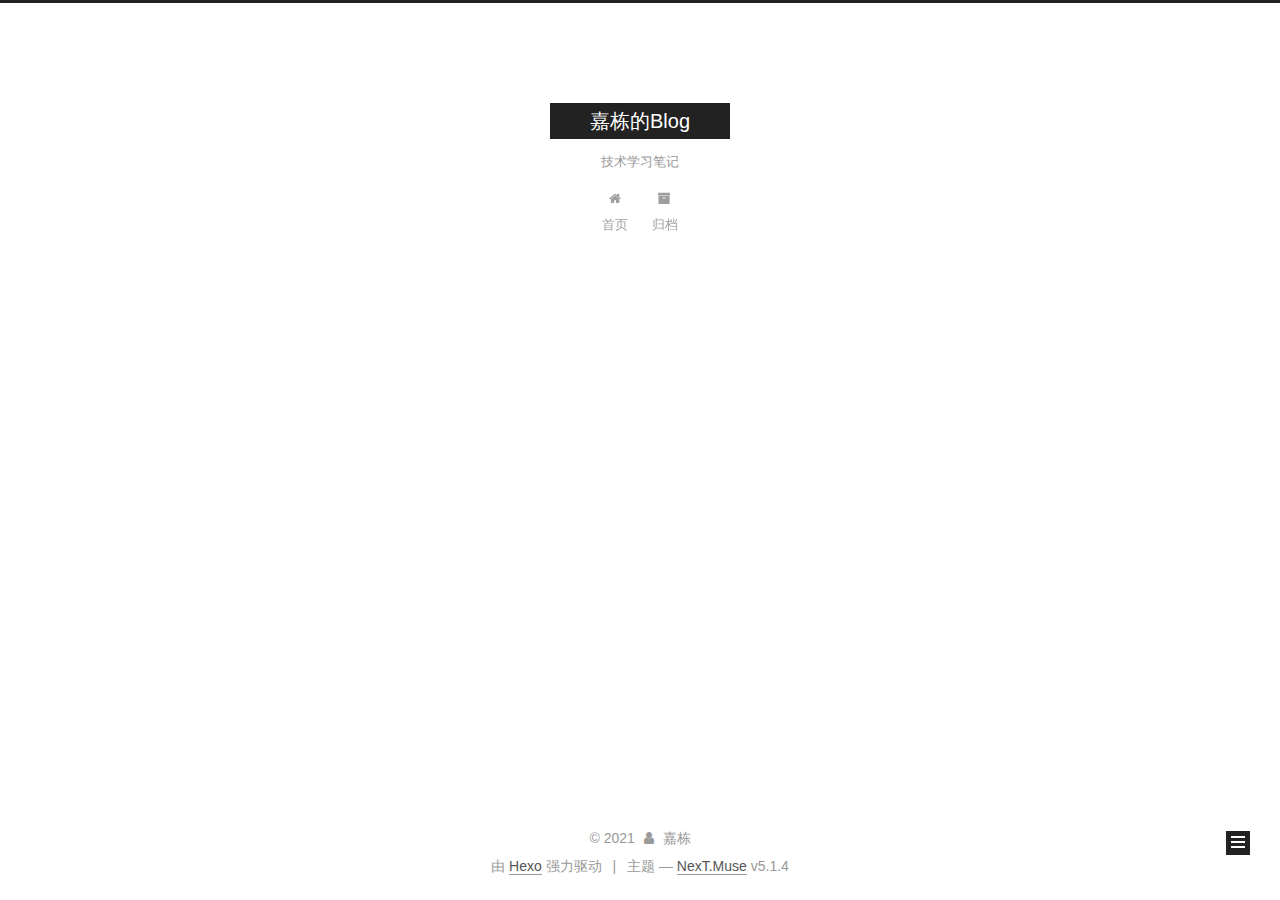
==== commit 374bef36: "Site updated: 2021-11-26 11:16:56" ====
--- a/archives/index.html
+++ b/archives/index.html
@@ -1,574 +1,590 @@
 <!DOCTYPE html>
-<html>
+
+
+
+  
+
+
+<html class="theme-next muse use-motion" lang="zh-Hans">
 <head>
-  <meta charset="utf-8">
-  <title>嘉栋的Blog</title>
-  <meta name="keywords" content="">
-  <meta name="description" content="嘉栋的Blog">
-    <meta name="viewport" content="width=device-width, initial-scale=1, maximum-scale=1">
-<meta name="description" content="测试demo">
-<meta property="og:type" content="article">
-<meta property="og:title" content="Hello World">
-<meta property="og:url" content="https://codebyjiadong.github.io/2021/11/25/%E6%B5%8B%E8%AF%95/index.html">
+  <meta charset="UTF-8"/>
+<meta http-equiv="X-UA-Compatible" content="IE=edge" />
+<meta name="viewport" content="width=device-width, initial-scale=1, maximum-scale=1"/>
+<meta name="theme-color" content="#222">
+
+
+
+
+
+
+
+
+
+<meta http-equiv="Cache-Control" content="no-transform" />
+<meta http-equiv="Cache-Control" content="no-siteapp" />
+
+
+
+
+
+
+
+
+
+
+
+
+
+
+
+
+  
+  
+  <link href="/lib/fancybox/source/jquery.fancybox.css?v=2.1.5" rel="stylesheet" type="text/css" />
+
+
+
+
+
+
+
+<link href="/lib/font-awesome/css/font-awesome.min.css?v=4.6.2" rel="stylesheet" type="text/css" />
+
+<link href="/css/main.css?v=5.1.4" rel="stylesheet" type="text/css" />
+
+
+  <link rel="apple-touch-icon" sizes="180x180" href="/images/apple-touch-icon-next.png?v=5.1.4">
+
+
+  <link rel="icon" type="image/png" sizes="32x32" href="/images/favicon-32x32-next.png?v=5.1.4">
+
+
+  <link rel="icon" type="image/png" sizes="16x16" href="/images/favicon-16x16-next.png?v=5.1.4">
+
+
+  <link rel="mask-icon" href="/images/logo.svg?v=5.1.4" color="#222">
+
+
+
+
+
+  <meta name="keywords" content="Hexo, NexT" />
+
+
+
+
+
+
+
+
+
+
+<meta name="description" content="温故而知新">
+<meta property="og:type" content="website">
+<meta property="og:title" content="嘉栋的Blog">
+<meta property="og:url" content="https://codebyjiadong.github.io/archives/index.html">
 <meta property="og:site_name" content="嘉栋的Blog">
-<meta property="og:description" content="测试demo">
+<meta property="og:description" content="温故而知新">
 <meta property="og:locale">
-<meta property="article:published_time" content="2021-11-25T08:43:04.396Z">
-<meta property="article:modified_time" content="2021-11-25T08:47:55.912Z">
 <meta property="article:author" content="嘉栋">
 <meta name="twitter:card" content="summary">
 
 
-<link rel="icon" href="/img/avatar.jpg">
-
-<link href="/css/style.css?v=1.1.0" rel="stylesheet">
-
-<link href="/css/hl_theme/atom-light.css?v=1.1.0" rel="stylesheet">
-
-<link href="//cdn.jsdelivr.net/npm/animate.css@4.1.0/animate.min.css" rel="stylesheet">
-
-<script src="//cdn.jsdelivr.net/npm/jquery@3.5.1/dist/jquery.min.js"></script>
-<script src="/js/titleTip.js?v=1.1.0" ></script>
-
-<script src="//cdn.jsdelivr.net/npm/highlightjs@9.16.2/highlight.pack.min.js"></script>
-<script>
-    hljs.initHighlightingOnLoad();
+
+<script type="text/javascript" id="hexo.configurations">
+  var NexT = window.NexT || {};
+  var CONFIG = {
+    root: '',
+    scheme: 'Muse',
+    version: '5.1.4',
+    sidebar: {"position":"left","display":"post","offset":12,"b2t":false,"scrollpercent":false,"onmobile":false},
+    fancybox: true,
+    tabs: true,
+    motion: {"enable":true,"async":false,"transition":{"post_block":"fadeIn","post_header":"slideDownIn","post_body":"slideDownIn","coll_header":"slideLeftIn","sidebar":"slideUpIn"}},
+    duoshuo: {
+      userId: '0',
+      author: '博主'
+    },
+    algolia: {
+      applicationID: '',
+      apiKey: '',
+      indexName: '',
+      hits: {"per_page":10},
+      labels: {"input_placeholder":"Search for Posts","hits_empty":"We didn't find any results for the search: ${query}","hits_stats":"${hits} results found in ${time} ms"}
+    }
+  };
 </script>
 
-<script src="//cdn.jsdelivr.net/npm/nprogress@0.2.0/nprogress.min.js"></script>
-
-
-
-<script src="//cdn.jsdelivr.net/npm/jquery.cookie@1.4.1/jquery.cookie.min.js" ></script>
-
-<script src="/js/iconfont.js?v=1.1.0" ></script>
+
+
+  <link rel="canonical" href="https://codebyjiadong.github.io/archives/"/>
+
+
+
+
+
+  <title>归档 | 嘉栋的Blog</title>
+  
+
+
+
+
+
+
+
 
 <meta name="generator" content="Hexo 5.4.0"></head>
-<div style="display: none">
-  <input class="theme_disqus_on" value="false">
-  <input class="theme_preload_comment" value="">
-  <input class="theme_blog_path" value="">
-  <input id="theme_shortcut" value="true" />
-  <input id="theme_highlight_on" value="true" />
-  <input id="theme_code_copy" value="true" />
+
+<body itemscope itemtype="http://schema.org/WebPage" lang="zh-Hans">
+
+  
+  
+    
+  
+
+  <div class="container sidebar-position-left page-archive">
+    <div class="headband"></div>
+
+    <header id="header" class="header" itemscope itemtype="http://schema.org/WPHeader">
+      <div class="header-inner"><div class="site-brand-wrapper">
+  <div class="site-meta ">
+    
+
+    <div class="custom-logo-site-title">
+      <a href="/"  class="brand" rel="start">
+        <span class="logo-line-before"><i></i></span>
+        <span class="site-title">嘉栋的Blog</span>
+        <span class="logo-line-after"><i></i></span>
+      </a>
+    </div>
+      
+        <p class="site-subtitle">技术学习笔记</p>
+      
+  </div>
+
+  <div class="site-nav-toggle">
+    <button>
+      <span class="btn-bar"></span>
+      <span class="btn-bar"></span>
+      <span class="btn-bar"></span>
+    </button>
+  </div>
 </div>
 
-
-
-<body>
-<aside class="nav mobile">
-    <div class="nav-left">
-        <a href="/"
-   class="avatar_target">
-    <img class="avatar"
-         src="/img/avatar.jpg"/>
-</a>
-<div class="author">
-    <span>嘉栋</span>
+<nav class="site-nav">
+  
+
+  
+    <ul id="menu" class="menu">
+      
+        
+        <li class="menu-item menu-item-home">
+          <a href="/%20" rel="section">
+            
+              <i class="menu-item-icon fa fa-fw fa-home"></i> <br />
+            
+            首页
+          </a>
+        </li>
+      
+        
+        <li class="menu-item menu-item-archives">
+          <a href="/archives/%20" rel="section">
+            
+              <i class="menu-item-icon fa fa-fw fa-archive"></i> <br />
+            
+            归档
+          </a>
+        </li>
+      
+
+      
+    </ul>
+  
+
+  
+</nav>
+
+
+
+ </div>
+    </header>
+
+    <main id="main" class="main">
+      <div class="main-inner">
+        <div class="content-wrap">
+          <div id="content" class="content">
+            
+
+  
+  
+  
+  <div class="post-block archive">
+    <div id="posts" class="posts-collapse">
+      <span class="archive-move-on"></span>
+
+      <span class="archive-page-counter">
+        
+        
+        
+          
+        
+        嗯..! 目前共计 2 篇日志。 继续努力。
+      </span>
+
+      
+
+        
+        
+        
+
+        
+          
+          <div class="collection-title">
+            <h1 class="archive-year" id="archive-year-2021">2021</h1>
+          </div>
+        
+        
+
+        
+
+  <article class="post post-type-normal" itemscope itemtype="http://schema.org/Article">
+    <header class="post-header">
+
+      <h2 class="post-title">
+        
+            <a class="post-title-link" href="/2021/11/25/%E6%B5%8B%E8%AF%95/" itemprop="url">
+              
+                <span itemprop="name">Hello World</span>
+              
+            </a>
+        
+      </h2>
+
+      <div class="post-meta">
+        <time class="post-time" itemprop="dateCreated"
+              datetime="2021-11-25T16:43:04+08:00"
+              content="2021-11-25" >
+          11-25
+        </time>
+      </div>
+
+    </header>
+  </article>
+
+
+
+      
+
+        
+        
+        
+
+        
+        
+
+        
+
+  <article class="post post-type-normal" itemscope itemtype="http://schema.org/Article">
+    <header class="post-header">
+
+      <h2 class="post-title">
+        
+            <a class="post-title-link" href="/2021/11/25/hello-world/" itemprop="url">
+              
+                <span itemprop="name">Hello World</span>
+              
+            </a>
+        
+      </h2>
+
+      <div class="post-meta">
+        <time class="post-time" itemprop="dateCreated"
+              datetime="2021-11-25T14:21:06+08:00"
+              content="2021-11-25" >
+          11-25
+        </time>
+      </div>
+
+    </header>
+  </article>
+
+
+
+      
+
+    </div>
+  </div>
+  
+  
+  
+
+  
+
+
+
+          </div>
+          
+
+
+          
+
+        </div>
+        
+          
+  
+  <div class="sidebar-toggle">
+    <div class="sidebar-toggle-line-wrap">
+      <span class="sidebar-toggle-line sidebar-toggle-line-first"></span>
+      <span class="sidebar-toggle-line sidebar-toggle-line-middle"></span>
+      <span class="sidebar-toggle-line sidebar-toggle-line-last"></span>
+    </div>
+  </div>
+
+  <aside id="sidebar" class="sidebar">
+    
+    <div class="sidebar-inner">
+
+      
+
+      
+
+      <section class="site-overview-wrap sidebar-panel sidebar-panel-active">
+        <div class="site-overview">
+          <div class="site-author motion-element" itemprop="author" itemscope itemtype="http://schema.org/Person">
+            
+              <p class="site-author-name" itemprop="name"></p>
+              <p class="site-description motion-element" itemprop="description"></p>
+          </div>
+
+          <nav class="site-state motion-element">
+
+            
+              <div class="site-state-item site-state-posts">
+              
+                <a href="/archives/%20%7C%7C%20archive">
+              
+                  <span class="site-state-item-count">2</span>
+                  <span class="site-state-item-name">日志</span>
+                </a>
+              </div>
+            
+
+            
+
+            
+
+          </nav>
+
+          
+
+          
+
+          
+          
+
+          
+          
+
+          
+
+        </div>
+      </section>
+
+      
+
+      
+
+    </div>
+  </aside>
+
+
+        
+      </div>
+    </main>
+
+    <footer id="footer" class="footer">
+      <div class="footer-inner">
+        <div class="copyright">&copy; <span itemprop="copyrightYear">2021</span>
+  <span class="with-love">
+    <i class="fa fa-user"></i>
+  </span>
+  <span class="author" itemprop="copyrightHolder">嘉栋</span>
+
+  
 </div>
 
-<div class="icon">
+
+  <div class="powered-by">由 <a class="theme-link" target="_blank" href="https://hexo.io">Hexo</a> 强力驱动</div>
+
+
+
+  <span class="post-meta-divider">|</span>
+
+
+
+  <div class="theme-info">主题 &mdash; <a class="theme-link" target="_blank" href="https://github.com/iissnan/hexo-theme-next">NexT.Muse</a> v5.1.4</div>
+
+
+
+
+        
+
+
+
+
+
+
+
+        
+      </div>
+    </footer>
+
     
-        
-            <a title="rss"
-               href="/atom.xml"
-               target="_blank">
-                
-                    <svg class="iconfont-svg" aria-hidden="true">
-                        <use xlink:href="#icon-rss"></use>
-                    </svg>
-                
-            </a>
-        
+      <div class="back-to-top">
+        <i class="fa fa-arrow-up"></i>
+        
+      </div>
     
-        
-            <a title="github"
-               href="https://github.com/yelog"
-               target="_blank">
-                
-                    <svg class="iconfont-svg" aria-hidden="true">
-                        <use xlink:href="#icon-github"></use>
-                    </svg>
-                
-            </a>
-        
+
     
-        
-            <a title="facebook"
-               href="https://www.facebook.com/faker.tops"
-               target="_blank">
-                
-                    <svg class="iconfont-svg" aria-hidden="true">
-                        <use xlink:href="#icon-facebook"></use>
-                    </svg>
-                
-            </a>
-        
-    
-        
-    
-        
-    
-        
-            <a title="instagram"
-               href="https://www.facebook.com/faker.tops"
-               target="_blank">
-                
-                    <svg class="iconfont-svg" aria-hidden="true">
-                        <use xlink:href="#icon-instagram"></use>
-                    </svg>
-                
-            </a>
-        
-    
-        
-            <a title="reddit"
-               href="https://www.reddit.com/user/yelog/"
-               target="_blank">
-                
-                    <svg class="iconfont-svg" aria-hidden="true">
-                        <use xlink:href="#icon-reddit"></use>
-                    </svg>
-                
-            </a>
-        
-    
-        
-            <a title="weibo"
-               href="http://weibo.com/u/2307534817"
-               target="_blank">
-                
-                    <svg class="iconfont-svg" aria-hidden="true">
-                        <use xlink:href="#icon-weibo"></use>
-                    </svg>
-                
-            </a>
-        
-    
-        
-            <a title="jianshu"
-               href="https://www.jianshu.com/u/ff56736de7cf"
-               target="_blank">
-                
-                    <svg class="iconfont-svg" aria-hidden="true">
-                        <use xlink:href="#icon-jianshu"></use>
-                    </svg>
-                
-            </a>
-        
-    
-        
-            <a title="zhihu"
-               href="https://www.zhihu.com/people/jaytp/activities"
-               target="_blank">
-                
-                    <svg class="iconfont-svg" aria-hidden="true">
-                        <use xlink:href="#icon-zhihu"></use>
-                    </svg>
-                
-            </a>
-        
-    
-        
-    
-        
-            <a title="oschina"
-               href="https://my.oschina.net/yelog"
-               target="_blank">
-                
-                    <svg class="iconfont-svg" aria-hidden="true">
-                        <use xlink:href="#icon-oschina"></use>
-                    </svg>
-                
-            </a>
-        
-    
-        
-    
-        
-            <a title="email"
-               href="mailto:jaytp@qq.com"
-               target="_blank">
-                
-                    <svg class="iconfont-svg" aria-hidden="true">
-                        <use xlink:href="#icon-email"></use>
-                    </svg>
-                
-            </a>
-        
-    
-        
-            <a title="qq"
-               href="http://wpa.qq.com/msgrd?v=3&uin=872336115&site=qq&menu=yes"
-               target="_blank">
-                
-                    <svg class="iconfont-svg" aria-hidden="true">
-                        <use xlink:href="#icon-qq"></use>
-                    </svg>
-                
-            </a>
-        
-    
-        
-            <a title="kugou"
-               href="https://www.kugou.com/"
-               target="_blank">
-                
-                    <svg class="iconfont-svg" aria-hidden="true">
-                        <use xlink:href="#icon-kugou"></use>
-                    </svg>
-                
-            </a>
-        
-    
-        
-            <a title="neteasemusic"
-               href="https://music.163.com/#/user/home?id=88151013"
-               target="_blank">
-                
-                    <svg class="iconfont-svg" aria-hidden="true">
-                        <use xlink:href="#icon-neteasemusic"></use>
-                    </svg>
-                
-            </a>
-        
-    
-</div>
-
-
-
-
-<ul>
-    <li>
-        <div class="all active" data-rel="全部文章">全部文章
-            
-                <small>(2)</small>
-            
-        </div>
-    </li>
-    
-</ul>
-<div class="left-bottom">
-    <div class="menus">
-        
-            
-            
-            
-    </div>
-    <div>
-        
-            <a class="about  hasFriend  site_url"
-               
-               href="/about">关于</a>
-        
-        <a style="width: 50%"
-                
-                                           class="friends">友链</a>
-        
-    </div>
-</div>
-<input type="hidden" id="yelog_site_posts_number" value="2">
-
-<div style="display: none">
-    <span id="busuanzi_value_site_uv"></span>
-    <span id="busuanzi_value_site_pv"></span>
-</div>
-
-    </div>
-    <div class="nav-right">
-        <div class="friends-area">
-    <div class="friends-title">
-        友情链接
-        <i class="iconfont icon-left"></i>
-    </div>
-    <div class="friends-content">
-        <ul>
-            
-            <li><a target="_blank" href="http://yelog.org/">叶落阁</a></li>
-            
-        </ul>
-    </div>
-</div>
-        <div class="title-list">
-    <div class="right-top">
-        <div id="default-panel">
-            <i class="iconfont icon-search" data-title="搜索 快捷键 i"></i>
-            <div class="right-title">全部文章</div>
-            <i class="iconfont icon-file-tree" data-title="切换到大纲视图 快捷键 w"></i>
-        </div>
-        <div id="search-panel">
-            <i class="iconfont icon-left" data-title="返回"></i>
-            <input id="local-search-input" autocomplete="off"/>
-            <label class="border-line" for="input"></label>
-            <i class="iconfont icon-case-sensitive" data-title="大小写敏感"></i>
-            <i class="iconfont icon-tag" data-title="标签"></i>
-        </div>
-        <div id="outline-panel" style="display: none">
-            <div class="right-title">大纲</div>
-            <i class="iconfont icon-list" data-title="切换到文章列表"></i>
-        </div>
-    </div>
-
-    <div class="tags-list">
-    <input id="tag-search" />
-    <div class="tag-wrapper">
-        
-    </div>
-
-</div>
-
-    
-    <nav id="title-list-nav">
-        
-        <a  class="全部文章 "
-           href="/2021/11/25/%E6%B5%8B%E8%AF%95/"
-           data-tag=""
-           data-author="" >
-            <span class="post-title" title="Hello World">Hello World</span>
-            <span class="post-date" title="2021-11-25 16:43:04">2021/11/25</span>
-        </a>
-        
-        <a  class="全部文章 "
-           href="/2021/11/25/hello-world/"
-           data-tag=""
-           data-author="" >
-            <span class="post-title" title="Hello World">Hello World</span>
-            <span class="post-date" title="2021-11-25 14:21:06">2021/11/25</span>
-        </a>
-        
-        <div id="no-item-tips">
-
-        </div>
-    </nav>
-    <div id="outline-list">
-    </div>
-</div>
-
-    </div>
-    <div class="hide-list">
-        <div class="semicircle" data-title="切换全屏 快捷键 s">
-            <div class="brackets first"><</div>
-            <div class="brackets">&gt;</div>
-        </div>
-    </div>
-</aside>
-<div id="post" class="index">
-    <div class="pjax">
-        <article class="index">
-            <div class="toc-ref">
-    
-        <ol class="toc"><li class="toc-item toc-level-1"><a class="toc-link" href="#Why-Blog"><span class="toc-text">Why Blog</span></a><ol class="toc-child"><li class="toc-item toc-level-2"><a class="toc-link" href="#%E5%AF%B9%E5%8D%9A%E5%AE%A2%E7%9A%84%E7%90%86%E8%A7%A3"><span class="toc-text">对博客的理解</span></a></li><li class="toc-item toc-level-2"><a class="toc-link" href="#%E5%85%B3%E4%BA%8E%E5%8F%B6%E8%90%BD%E9%98%81"><span class="toc-text">关于叶落阁</span></a></li><li class="toc-item toc-level-2"><a class="toc-link" href="#%E5%8D%9A%E5%AE%A2%E5%B9%B3%E5%8F%B0"><span class="toc-text">博客平台</span></a></li></ol></li></ol>
-    
-<style>
-    .left-col .switch-btn,
-    .left-col .switch-area {
-        display: none;
-    }
-    .toc-level-3 i,
-    .toc-level-3 ol {
-        display: none !important;
-    }
-</style>
-</div>
-            <h1 id="Why-Blog"><a href="#Why-Blog" class="headerlink" title="Why Blog"></a>Why Blog</h1><h2 id="对博客的理解"><a href="#对博客的理解" class="headerlink" title="对博客的理解"></a>对博客的理解</h2><p>喜欢写Blog的人，会经历三个阶段。</p>
-<blockquote>
-<p>第一阶段，刚接触Blog，觉得很新鲜，试着选择一个免费空间来写。</p>
-</blockquote>
-<blockquote>
-<p>第二阶段，发现免费空间限制太多，就自己购买域名和空间，搭建独立博客。</p>
-</blockquote>
-<blockquote>
-<p>第三阶段，觉得独立博客的管理太麻烦，最好在保留控制权的前提下，让别人来管，自己只负责写文章。</p>
-</blockquote>
-<p>我们每个人的在网络上产生的数据越来越多，这些信息是我们在互联网上存在过的痕迹，值得我们认真对待。但是它们被分散分布在各个网站上。很多时候我们很难将它们聚合在一起，而且各个网站的信息排布方式也没有办法自由控制，所以我们需要一个可以由自己主宰的空间——博客。</p>
-<p>通过博客，我们可以记录自己的生活和成长的轨迹。它不像 Twitter 那样碎片化，也不像 Facebook 那样关系化，它是私人的空间。</p>
-<h2 id="关于叶落阁"><a href="#关于叶落阁" class="headerlink" title="关于叶落阁"></a>关于叶落阁</h2><p><strong>叶落阁</strong> 是阁主（杨玉杰）的个人站。</p>
-<p>到目前为止已经写了<code class="article_number"></code>篇文章， 共<code class="site_word_count"></code>字。</p>
-<p>本站访问人数：<code class="site_uv"></code>人次 ， 访问量：<code class="site_pv"></code>次</p>
-<h2 id="博客平台"><a href="#博客平台" class="headerlink" title="博客平台"></a>博客平台</h2><p>这个博客通过 <a target="_blank" rel="noopener" href="https://hexo.io/">Hexo</a> 生成，部署在 <a target="_blank" rel="noopener" href="https://pages.github.com/">GitHub Pages</a>主题 <a target="_blank" rel="noopener" href="https://github.com/yelog/hexo-theme-3-hexo">3-hexo</a> 已经在github上开源</p>
-<p><code>3-hexo</code> 主题使用交流可以加 Q群: <a target="_blank" href="//shang.qq.com/wpa/qunwpa?idkey=e8cf083cc097141eaf323396f1766809b8e90ff00c67bb441898f672892f6904"><img data-ignore border="0" src="//pub.idqqimg.com/wpa/images/group.png" alt="3-hexo使用交流" title="3-hexo使用交流"></a></p>
-<p>主要功能：</p>
-<ul>
-<li>搜索支持文章标题、标签(#标签)、作者(@作者)</li>
-<li>pad/手机等移动端适配</li>
-<li>页面全局快捷键 <a target="_blank" rel="noopener" href='http://yelog.org/2017/03/24/3-hexo-shortcuts/'>3-hexo快捷键说明</a></li>
-</ul>
-
-        </article>
-        
-        <p>
-            <a  class="dashang" onclick="dashangToggle()">赏</a>
-        </p>
-        
-        
-    </div>
-    <div class="copyright">
-        <p class="footer-entry">
-    ©2016-2020 Yelog
-</p>
-<p class="footer-entry">Built with <a href="https://hexo.io/" target="_blank">Hexo</a> and <a href="https://github.com/yelog/hexo-theme-3-hexo" target="_blank">3-hexo</a> theme</p>
-
-    </div>
-</div>
-<div class="full-toc">
-    <button class="full" data-title="切换全屏 快捷键 s"><span class="min "></span></button>
-<a class="" id="rocket" ></a>
-
-</div>
-
-<div class="hide_box" onclick="dashangToggle()"></div>
-<div class="shang_box">
-    <a class="shang_close"  onclick="dashangToggle()">×</a>
-    <div class="shang_tit">
-        <p>喜欢就点赞,疼爱就打赏</p>
-    </div>
-    <div class="shang_payimg">
-        <div class="pay_img">
-            <img src="/img/alipay.jpg" class="alipay" title="扫码支持">
-            <img src="/img/weixin.jpg" class="weixin" title="扫码支持">
-        </div>
-    </div>
-    <div class="shang_payselect">
-        <span><label><input type="radio" name="pay" checked value="alipay">支付宝</label></span><span><label><input type="radio" name="pay" value="weixin">微信</label></span>
-    </div>
-</div>
-
+
+  </div>
+
+  
+
+<script type="text/javascript">
+  if (Object.prototype.toString.call(window.Promise) !== '[object Function]') {
+    window.Promise = null;
+  }
+</script>
+
+
+
+
+
+
+
+
+
+  
+
+
+
+
+
+
+
+
+
+
+
+
+  
+  
+    <script type="text/javascript" src="/lib/jquery/index.js?v=2.1.3"></script>
+  
+
+  
+  
+    <script type="text/javascript" src="/lib/fastclick/lib/fastclick.min.js?v=1.0.6"></script>
+  
+
+  
+  
+    <script type="text/javascript" src="/lib/jquery_lazyload/jquery.lazyload.js?v=1.9.7"></script>
+  
+
+  
+  
+    <script type="text/javascript" src="/lib/velocity/velocity.min.js?v=1.2.1"></script>
+  
+
+  
+  
+    <script type="text/javascript" src="/lib/velocity/velocity.ui.min.js?v=1.2.1"></script>
+  
+
+  
+  
+    <script type="text/javascript" src="/lib/fancybox/source/jquery.fancybox.pack.js?v=2.1.5"></script>
+  
+
+
+  
+
+
+  <script type="text/javascript" src="/js/src/utils.js?v=5.1.4"></script>
+
+  <script type="text/javascript" src="/js/src/motion.js?v=5.1.4"></script>
+
+
+
+  
+  
+
+  
+
+  
+
+
+  <script type="text/javascript" src="/js/src/bootstrap.js?v=5.1.4"></script>
+
+
+
+  
+
+
+  
+
+
+
+
+	
+
+
+
+
+
+  
+
+
+
+
+
+  
+
+
+
+
+
+
+
+
+
+
+
+
+  
+
+
+
+
+
+  
+
+  
+
+  
+
+  
+  
+
+  
+
+  
+
+  
 
 </body>
-<script src="/js/jquery.pjax.js?v=1.1.0" ></script>
-
-<script src="/js/script.js?v=1.1.0" ></script>
-<script>
-    var img_resize = 'default';
-    function initArticle() {
-        /*渲染对应的表格样式*/
-        
-            $("#post .pjax table").addClass("green_title");
-        
-
-        /*渲染打赏样式*/
-        
-        $("input[name=pay]").on("click", function () {
-            if($("input[name=pay]:checked").val()=="weixin"){
-                $(".shang_box .shang_payimg .pay_img").addClass("weixin_img");
-            } else {
-                $(".shang_box .shang_payimg .pay_img").removeClass("weixin_img");
-            }
-        })
-        
-
-        /*高亮代码块行号*/
-        
-
-        /*访问数量*/
-        
-        $.getScript("//busuanzi.ibruce.info/busuanzi/2.3/busuanzi.pure.mini.js");
-        
-
-        /*代码高亮，行号对齐*/
-        $('.pre-numbering').css('line-height',$('.has-numbering').css('line-height'));
-
-        
-        
-    }
-
-    /*打赏页面隐藏与展示*/
-    
-    function dashangToggle() {
-        $(".shang_box").fadeToggle();
-        $(".hide_box").fadeToggle();
-    }
-    
-
-</script>
-
-<!--加入行号的高亮代码块样式-->
-
-<!--自定义样式设置-->
-<style>
-    
-    
-    .nav {
-        width: 542px;
-    }
-    .nav.fullscreen {
-        margin-left: -542px;
-    }
-    .nav-left {
-        width: 120px;
-    }
-    
-    
-    @media screen and (max-width: 1468px) {
-        .nav {
-            width: 492px;
-        }
-        .nav.fullscreen {
-            margin-left: -492px;
-        }
-        .nav-left {
-            width: 100px;
-        }
-    }
-    
-    
-    @media screen and (max-width: 1024px) {
-        .nav {
-            width: 492px;
-            margin-left: -492px
-        }
-        .nav.fullscreen {
-            margin-left: 0;
-        }
-    }
-    
-    @media screen and (max-width: 426px) {
-        .nav {
-            width: 100%;
-        }
-        .nav-left {
-            width: 100%;
-        }
-    }
-    
-    
-    .nav-right .title-list nav a .post-title, .nav-right .title-list #local-search-result a .post-title {
-        color: #383636;
-    }
-    
-    
-    .nav-right .title-list nav a .post-date, .nav-right .title-list #local-search-result a .post-date {
-        color: #5e5e5f;
-    }
-    
-    
-    .nav-right nav a.hover, #local-search-result a.hover{
-        background-color: #e2e0e0;
-    }
-    
-    
-
-    /*列表样式*/
-    
-
-    /* 背景图样式 */
-    
-    
-
-
-    /*引用块样式*/
-    
-
-    /*文章列表背景图*/
-    
-
-    
-</style>
-
-
-
-
-
-
-
 </html>
--- a/css/main.css
+++ b/css/main.css
@@ -0,0 +1,2662 @@
+/* normalize.css v3.0.2 | MIT License | git.io/normalize */
+html {
+  font-family: sans-serif; /* 1 */
+  -ms-text-size-adjust: 100%; /* 2 */
+  -webkit-text-size-adjust: 100%; /* 2 */
+}
+body {
+  margin: 0;
+}
+article,
+aside,
+details,
+figcaption,
+figure,
+footer,
+header,
+hgroup,
+main,
+menu,
+nav,
+section,
+summary {
+  display: block;
+}
+audio,
+canvas,
+progress,
+video {
+  display: inline-block; /* 1 */
+  vertical-align: baseline; /* 2 */
+}
+audio:not([controls]) {
+  display: none;
+  height: 0;
+}
+[hidden],
+template {
+  display: none;
+}
+a {
+  background-color: transparent;
+}
+a:active,
+a:hover {
+  outline: 0;
+}
+abbr[title] {
+  border-bottom: 1px dotted;
+}
+b,
+strong {
+  font-weight: bold;
+}
+dfn {
+  font-style: italic;
+}
+h1 {
+  font-size: 2em;
+  margin: 0.67em 0;
+}
+mark {
+  background: #ff0;
+  color: #000;
+}
+small {
+  font-size: 80%;
+}
+sub,
+sup {
+  font-size: 75%;
+  line-height: 0;
+  position: relative;
+  vertical-align: baseline;
+}
+sup {
+  top: -0.5em;
+}
+sub {
+  bottom: -0.25em;
+}
+img {
+  border: 0;
+}
+svg:not(:root) {
+  overflow: hidden;
+}
+figure {
+  margin: 1em 40px;
+}
+hr {
+  -moz-box-sizing: content-box;
+  box-sizing: content-box;
+  height: 0;
+}
+pre {
+  overflow: auto;
+}
+code,
+kbd,
+pre,
+samp {
+  font-family: monospace, monospace;
+  font-size: 1em;
+}
+button,
+input,
+optgroup,
+select,
+textarea {
+  color: inherit; /* 1 */
+  font: inherit; /* 2 */
+  margin: 0; /* 3 */
+}
+button {
+  overflow: visible;
+}
+button,
+select {
+  text-transform: none;
+}
+button,
+html input[type="button"],
+input[type="reset"],
+input[type="submit"] {
+  -webkit-appearance: button; /* 2 */
+  cursor: pointer; /* 3 */
+}
+button[disabled],
+html input[disabled] {
+  cursor: default;
+}
+button::-moz-focus-inner,
+input::-moz-focus-inner {
+  border: 0;
+  padding: 0;
+}
+input {
+  line-height: normal;
+}
+input[type="checkbox"],
+input[type="radio"] {
+  box-sizing: border-box; /* 1 */
+  padding: 0; /* 2 */
+}
+input[type="number"]::-webkit-inner-spin-button,
+input[type="number"]::-webkit-outer-spin-button {
+  height: auto;
+}
+input[type="search"] {
+  -webkit-appearance: textfield; /* 1 */
+  -moz-box-sizing: content-box;
+  -webkit-box-sizing: content-box; /* 2 */
+  box-sizing: content-box;
+}
+input[type="search"]::-webkit-search-cancel-button,
+input[type="search"]::-webkit-search-decoration {
+  -webkit-appearance: none;
+}
+fieldset {
+  border: 1px solid #c0c0c0;
+  margin: 0 2px;
+  padding: 0.35em 0.625em 0.75em;
+}
+legend {
+  border: 0; /* 1 */
+  padding: 0; /* 2 */
+}
+textarea {
+  overflow: auto;
+}
+optgroup {
+  font-weight: bold;
+}
+table {
+  border-collapse: collapse;
+  border-spacing: 0;
+}
+td,
+th {
+  padding: 0;
+}
+::selection {
+  background: #262a30;
+  color: #fff;
+}
+body {
+  position: relative;
+  font-family: 'Lato', "PingFang SC", "Microsoft YaHei", sans-serif;
+  font-size: 14px;
+  line-height: 2;
+  color: #555;
+  background: #fff;
+}
+@media (max-width: 767px) {
+  body {
+    padding-right: 0 !important;
+  }
+}
+@media (min-width: 768px) and (max-width: 991px) {
+  body {
+    padding-right: 0 !important;
+  }
+}
+@media (min-width: 1600px) {
+  body {
+    font-size: 16px;
+  }
+}
+h1,
+h2,
+h3,
+h4,
+h5,
+h6 {
+  margin: 0;
+  padding: 0;
+  font-weight: bold;
+  line-height: 1.5;
+  font-family: 'Lato', "PingFang SC", "Microsoft YaHei", sans-serif;
+}
+h2,
+h3,
+h4,
+h5,
+h6 {
+  margin: 20px 0 15px;
+}
+h1 {
+  font-size: 22px;
+}
+@media (max-width: 767px) {
+  h1 {
+    font-size: 18px;
+  }
+}
+h2 {
+  font-size: 20px;
+}
+@media (max-width: 767px) {
+  h2 {
+    font-size: 16px;
+  }
+}
+h3 {
+  font-size: 18px;
+}
+@media (max-width: 767px) {
+  h3 {
+    font-size: 14px;
+  }
+}
+h4 {
+  font-size: 16px;
+}
+@media (max-width: 767px) {
+  h4 {
+    font-size: 12px;
+  }
+}
+h5 {
+  font-size: 14px;
+}
+@media (max-width: 767px) {
+  h5 {
+    font-size: 10px;
+  }
+}
+h6 {
+  font-size: 12px;
+}
+@media (max-width: 767px) {
+  h6 {
+    font-size: 8px;
+  }
+}
+p {
+  margin: 0 0 20px 0;
+}
+a {
+  color: #555;
+  text-decoration: none;
+  outline: none;
+  border-bottom: 1px solid #999;
+  word-wrap: break-word;
+}
+a:hover {
+  color: #222;
+  border-bottom-color: #222;
+}
+blockquote {
+  margin: 0;
+  padding: 0;
+}
+img {
+  display: block;
+  margin: auto;
+  max-width: 100%;
+  height: auto;
+}
+hr {
+  margin: 40px 0;
+  height: 3px;
+  border: none;
+  background-color: #ddd;
+  background-image: repeating-linear-gradient(-45deg, #fff, #fff 4px, transparent 4px, transparent 8px);
+}
+blockquote {
+  padding: 0 15px;
+  color: #666;
+  border-left: 4px solid #ddd;
+}
+blockquote cite::before {
+  content: "-";
+  padding: 0 5px;
+}
+dt {
+  font-weight: 700;
+}
+dd {
+  margin: 0;
+  padding: 0;
+}
+kbd {
+  border: 1px solid #ccc;
+  border-radius: 0.2em;
+  box-shadow: 0.1em 0.1em 0.2em rgba(0,0,0,0.1);
+  background-color: #f9f9f9;
+  font-family: inherit;
+  background-image: -webkit-linear-gradient(top, #eee, #fff, #eee);
+  padding: 0.1em 0.3em;
+  white-space: nowrap;
+}
+.text-left {
+  text-align: left;
+}
+.text-center {
+  text-align: center;
+}
+.text-right {
+  text-align: right;
+}
+.text-justify {
+  text-align: justify;
+}
+.text-nowrap {
+  white-space: nowrap;
+}
+.text-lowercase {
+  text-transform: lowercase;
+}
+.text-uppercase {
+  text-transform: uppercase;
+}
+.text-capitalize {
+  text-transform: capitalize;
+}
+.center-block {
+  display: block;
+  margin-left: auto;
+  margin-right: auto;
+}
+.clearfix:before,
+.clearfix:after {
+  content: " ";
+  display: table;
+}
+.clearfix:after {
+  clear: both;
+}
+.pullquote {
+  width: 45%;
+}
+.pullquote.left {
+  float: left;
+  margin-left: 5px;
+  margin-right: 10px;
+}
+.pullquote.right {
+  float: right;
+  margin-left: 10px;
+  margin-right: 5px;
+}
+.affix.affix.affix {
+  position: fixed;
+}
+.translation {
+  margin-top: -20px;
+  font-size: 14px;
+  color: #999;
+}
+.scrollbar-measure {
+  width: 100px;
+  height: 100px;
+  overflow: scroll;
+  position: absolute;
+  top: -9999px;
+}
+.use-motion .motion-element {
+  opacity: 0;
+}
+table {
+  margin: 20px 0;
+  width: 100%;
+  border-collapse: collapse;
+  border-spacing: 0;
+  border: 1px solid #ddd;
+  font-size: 14px;
+  table-layout: fixed;
+  word-wrap: break-all;
+}
+table>tbody>tr:nth-of-type(odd) {
+  background-color: #f9f9f9;
+}
+table>tbody>tr:hover {
+  background-color: #f5f5f5;
+}
+caption,
+th,
+td {
+  padding: 8px;
+  text-align: left;
+  vertical-align: middle;
+  font-weight: normal;
+}
+th,
+td {
+  border-bottom: 3px solid #ddd;
+  border-right: 1px solid #eee;
+}
+th {
+  padding-bottom: 10px;
+  font-weight: 700;
+}
+td {
+  border-bottom-width: 1px;
+}
+html,
+body {
+  height: 100%;
+}
+.container {
+  position: relative;
+  min-height: 100%;
+}
+.header-inner {
+  margin: 0 auto;
+  padding: 100px 0 70px;
+  width: 700px;
+}
+@media (min-width: 1600px) {
+  .container .header-inner {
+    width: 900px;
+  }
+}
+.main {
+  padding-bottom: 150px;
+}
+.main-inner {
+  margin: 0 auto;
+  width: 700px;
+}
+@media (min-width: 1600px) {
+  .container .main-inner {
+    width: 900px;
+  }
+}
+.footer {
+  position: absolute;
+  left: 0;
+  bottom: 0;
+  width: 100%;
+  min-height: 50px;
+}
+.footer-inner {
+  box-sizing: border-box;
+  margin: 20px auto;
+  width: 700px;
+}
+@media (min-width: 1600px) {
+  .container .footer-inner {
+    width: 900px;
+  }
+}
+pre,
+.highlight {
+  overflow: auto;
+  margin: 20px 0;
+  padding: 0;
+  font-size: 13px;
+  color: #4d4d4c;
+  background: #f7f7f7;
+  line-height: 1.6;
+}
+pre,
+code {
+  font-family: consolas, Menlo, "PingFang SC", "Microsoft YaHei", monospace;
+}
+code {
+  padding: 2px 4px;
+  word-wrap: break-word;
+  color: #555;
+  background: #eee;
+  border-radius: 3px;
+  font-size: 13px;
+}
+pre {
+  padding: 10px;
+}
+pre code {
+  padding: 0;
+  color: #4d4d4c;
+  background: none;
+  text-shadow: none;
+}
+.highlight {
+  border-radius: 1px;
+}
+.highlight pre {
+  border: none;
+  margin: 0;
+  padding: 10px 0;
+}
+.highlight table {
+  margin: 0;
+  width: auto;
+  border: none;
+}
+.highlight td {
+  border: none;
+  padding: 0;
+}
+.highlight figcaption {
+  font-size: 1em;
+  color: #4d4d4c;
+  line-height: 1em;
+  margin-bottom: 1em;
+}
+.highlight figcaption:before,
+.highlight figcaption:after {
+  content: " ";
+  display: table;
+}
+.highlight figcaption:after {
+  clear: both;
+}
+.highlight figcaption a {
+  float: right;
+  color: #4d4d4c;
+}
+.highlight figcaption a:hover {
+  border-bottom-color: #4d4d4c;
+}
+.highlight .gutter pre {
+  padding-left: 10px;
+  padding-right: 10px;
+  color: #869194;
+  text-align: right;
+  background-color: #eff2f3;
+}
+.highlight .code pre {
+  width: 100%;
+  padding-left: 10px;
+  padding-right: 10px;
+  background-color: #f7f7f7;
+}
+.highlight .line {
+  height: 20px;
+}
+.gutter {
+  -webkit-user-select: none;
+  -moz-user-select: none;
+  -ms-user-select: none;
+  user-select: none;
+}
+.gist table {
+  width: auto;
+}
+.gist table td {
+  border: none;
+}
+pre .deletion {
+  background: #fdd;
+}
+pre .addition {
+  background: #dfd;
+}
+pre .meta {
+  color: #8959a8;
+}
+pre .comment {
+  color: #8e908c;
+}
+pre .variable,
+pre .attribute,
+pre .tag,
+pre .regexp,
+pre .ruby .constant,
+pre .xml .tag .title,
+pre .xml .pi,
+pre .xml .doctype,
+pre .html .doctype,
+pre .css .id,
+pre .css .class,
+pre .css .pseudo {
+  color: #c82829;
+}
+pre .number,
+pre .preprocessor,
+pre .built_in,
+pre .literal,
+pre .params,
+pre .constant,
+pre .command {
+  color: #f5871f;
+}
+pre .ruby .class .title,
+pre .css .rules .attribute,
+pre .string,
+pre .value,
+pre .inheritance,
+pre .header,
+pre .ruby .symbol,
+pre .xml .cdata,
+pre .special,
+pre .number,
+pre .formula {
+  color: #718c00;
+}
+pre .title,
+pre .css .hexcolor {
+  color: #3e999f;
+}
+pre .function,
+pre .python .decorator,
+pre .python .title,
+pre .ruby .function .title,
+pre .ruby .title .keyword,
+pre .perl .sub,
+pre .javascript .title,
+pre .coffeescript .title {
+  color: #4271ae;
+}
+pre .keyword,
+pre .javascript .function {
+  color: #8959a8;
+}
+.full-image.full-image.full-image.full-image {
+  border: none;
+  max-width: 100%;
+  width: auto;
+  margin: 20px auto 25px;
+}
+@media (min-width: 992px) {
+  .full-image.full-image.full-image.full-image {
+    max-width: none;
+    width: 110%;
+    margin: 25px -5%;
+  }
+}
+.blockquote-center,
+.page-home .post-type-quote blockquote,
+.page-post-detail .post-type-quote blockquote {
+  position: relative;
+  margin: 40px 0;
+  padding: 0;
+  border-left: none;
+  text-align: center;
+}
+.blockquote-center::before,
+.page-home .post-type-quote blockquote::before,
+.page-post-detail .post-type-quote blockquote::before,
+.blockquote-center::after,
+.page-home .post-type-quote blockquote::after,
+.page-post-detail .post-type-quote blockquote::after {
+  position: absolute;
+  content: ' ';
+  display: block;
+  width: 100%;
+  height: 24px;
+  opacity: 0.2;
+  background-repeat: no-repeat;
+  background-position: 0 -6px;
+  background-size: 22px 22px;
+}
+.blockquote-center::before,
+.page-home .post-type-quote blockquote::before,
+.page-post-detail .post-type-quote blockquote::before {
+  top: -20px;
+  background-image: url("../images/quote-l.svg");
+  border-top: 1px solid #ccc;
+}
+.blockquote-center::after,
+.page-home .post-type-quote blockquote::after,
+.page-post-detail .post-type-quote blockquote::after {
+  bottom: -20px;
+  background-image: url("../images/quote-r.svg");
+  border-bottom: 1px solid #ccc;
+  background-position: 100% 8px;
+}
+.blockquote-center p,
+.page-home .post-type-quote blockquote p,
+.page-post-detail .post-type-quote blockquote p,
+.blockquote-center div,
+.page-home .post-type-quote blockquote div,
+.page-post-detail .post-type-quote blockquote div {
+  text-align: center;
+}
+.post .post-body .group-picture img {
+  box-sizing: border-box;
+  padding: 0 3px;
+  border: none;
+}
+.post .group-picture-row {
+  overflow: hidden;
+  margin-top: 6px;
+}
+.post .group-picture-row:first-child {
+  margin-top: 0;
+}
+.post .group-picture-column {
+  float: left;
+}
+.page-post-detail .post-body .group-picture-column {
+  float: none;
+  margin-top: 10px;
+  width: auto !important;
+}
+.page-post-detail .post-body .group-picture-column img {
+  margin: 0 auto;
+}
+.page-archive .group-picture-container {
+  overflow: hidden;
+}
+.page-archive .group-picture-row {
+  float: left;
+}
+.page-archive .group-picture-row:first-child {
+  margin-top: 6px;
+}
+.page-archive .group-picture-column {
+  max-width: 150px;
+  max-height: 150px;
+}
+.post-body .note {
+  position: relative;
+  padding: 15px;
+  margin-bottom: 20px;
+  border: 1px solid #eee;
+  border-left-width: 5px;
+  border-radius: 3px;
+}
+.post-body .note h2,
+.post-body .note h3,
+.post-body .note h4,
+.post-body .note h5,
+.post-body .note h6 {
+  margin-top: 0;
+  margin-bottom: 0;
+  border-bottom: initial;
+  padding-top: 0 !important;
+}
+.post-body .note p:first-child,
+.post-body .note ul:first-child,
+.post-body .note ol:first-child,
+.post-body .note table:first-child,
+.post-body .note pre:first-child,
+.post-body .note blockquote:first-child {
+  margin-top: 0;
+}
+.post-body .note p:last-child,
+.post-body .note ul:last-child,
+.post-body .note ol:last-child,
+.post-body .note table:last-child,
+.post-body .note pre:last-child,
+.post-body .note blockquote:last-child {
+  margin-bottom: 0;
+}
+.post-body .note.default {
+  border-left-color: #777;
+}
+.post-body .note.default h2,
+.post-body .note.default h3,
+.post-body .note.default h4,
+.post-body .note.default h5,
+.post-body .note.default h6 {
+  color: #777;
+}
+.post-body .note.primary {
+  border-left-color: #6f42c1;
+}
+.post-body .note.primary h2,
+.post-body .note.primary h3,
+.post-body .note.primary h4,
+.post-body .note.primary h5,
+.post-body .note.primary h6 {
+  color: #6f42c1;
+}
+.post-body .note.info {
+  border-left-color: #428bca;
+}
+.post-body .note.info h2,
+.post-body .note.info h3,
+.post-body .note.info h4,
+.post-body .note.info h5,
+.post-body .note.info h6 {
+  color: #428bca;
+}
+.post-body .note.success {
+  border-left-color: #5cb85c;
+}
+.post-body .note.success h2,
+.post-body .note.success h3,
+.post-body .note.success h4,
+.post-body .note.success h5,
+.post-body .note.success h6 {
+  color: #5cb85c;
+}
+.post-body .note.warning {
+  border-left-color: #f0ad4e;
+}
+.post-body .note.warning h2,
+.post-body .note.warning h3,
+.post-body .note.warning h4,
+.post-body .note.warning h5,
+.post-body .note.warning h6 {
+  color: #f0ad4e;
+}
+.post-body .note.danger {
+  border-left-color: #d9534f;
+}
+.post-body .note.danger h2,
+.post-body .note.danger h3,
+.post-body .note.danger h4,
+.post-body .note.danger h5,
+.post-body .note.danger h6 {
+  color: #d9534f;
+}
+.post-body .label {
+  display: inline;
+  padding: 0 2px;
+  white-space: nowrap;
+}
+.post-body .label.default {
+  background-color: #f0f0f0;
+}
+.post-body .label.primary {
+  background-color: #efe6f7;
+}
+.post-body .label.info {
+  background-color: #e5f2f8;
+}
+.post-body .label.success {
+  background-color: #e7f4e9;
+}
+.post-body .label.warning {
+  background-color: #fcf6e1;
+}
+.post-body .label.danger {
+  background-color: #fae8eb;
+}
+.post-body .tabs {
+  position: relative;
+  display: block;
+  margin-bottom: 20px;
+  padding-top: 10px;
+}
+.post-body .tabs ul.nav-tabs {
+  margin: 0;
+  padding: 0;
+  display: flex;
+  margin-bottom: -1px;
+}
+@media (max-width: 413px) {
+  .post-body .tabs ul.nav-tabs {
+    display: block;
+    margin-bottom: 5px;
+  }
+}
+.post-body .tabs ul.nav-tabs li.tab {
+  list-style-type: none !important;
+  margin: 0 0.25em 0 0;
+  border-top: 3px solid transparent;
+  border-left: 1px solid transparent;
+  border-right: 1px solid transparent;
+}
+@media (max-width: 413px) {
+  .post-body .tabs ul.nav-tabs li.tab {
+    margin: initial;
+    border-top: 1px solid transparent;
+    border-left: 3px solid transparent;
+    border-right: 1px solid transparent;
+    border-bottom: 1px solid transparent;
+  }
+}
+.post-body .tabs ul.nav-tabs li.tab a {
+  outline: 0;
+  border-bottom: initial;
+  display: block;
+  line-height: 1.8em;
+  padding: 0.25em 0.75em;
+  transition-duration: 0.2s;
+  transition-timing-function: ease-out;
+  transition-delay: 0s;
+}
+.post-body .tabs ul.nav-tabs li.tab a i {
+  width: 1.285714285714286em;
+}
+.post-body .tabs ul.nav-tabs li.tab.active {
+  border-top: 3px solid #fc6423;
+  border-left: 1px solid #ddd;
+  border-right: 1px solid #ddd;
+  background-color: #fff;
+}
+@media (max-width: 413px) {
+  .post-body .tabs ul.nav-tabs li.tab.active {
+    border-top: 1px solid #ddd;
+    border-left: 3px solid #fc6423;
+    border-right: 1px solid #ddd;
+    border-bottom: 1px solid #ddd;
+  }
+}
+.post-body .tabs ul.nav-tabs li.tab.active a {
+  cursor: default;
+  color: #555;
+}
+.post-body .tabs .tab-content {
+  background-color: #fff;
+}
+.post-body .tabs .tab-content .tab-pane {
+  border: 1px solid #ddd;
+  padding: 20px 20px 0 20px;
+}
+.post-body .tabs .tab-content .tab-pane:not(.active) {
+  display: none !important;
+}
+.post-body .tabs .tab-content .tab-pane.active {
+  display: block !important;
+}
+.btn {
+  display: inline-block;
+  padding: 0 20px;
+  font-size: 14px;
+  color: #fff;
+  background: #222;
+  border: 2px solid #222;
+  text-decoration: none;
+  border-radius: 0;
+  transition-property: background-color;
+  transition-duration: 0.2s;
+  transition-timing-function: ease-in-out;
+  transition-delay: 0s;
+  line-height: 2;
+}
+.btn:hover {
+  border-color: #222;
+  color: #222;
+  background: #fff;
+}
+.btn +.btn {
+  margin: 0 0 8px 8px;
+}
+.btn .fa-fw {
+  width: 1.285714285714286em;
+  text-align: left;
+}
+.btn-bar {
+  display: block;
+  width: 22px;
+  height: 2px;
+  background: #555;
+  border-radius: 1px;
+}
+.btn-bar+.btn-bar {
+  margin-top: 4px;
+}
+.pagination {
+  margin: 120px 0 40px;
+  text-align: center;
+  border-top: 1px solid #eee;
+}
+.page-number-basic,
+.pagination .prev,
+.pagination .next,
+.pagination .page-number,
+.pagination .space {
+  display: inline-block;
+  position: relative;
+  top: -1px;
+  margin: 0 10px;
+  padding: 0 11px;
+}
+@media (max-width: 767px) {
+  .page-number-basic,
+  .pagination .prev,
+  .pagination .next,
+  .pagination .page-number,
+  .pagination .space {
+    margin: 0 5px;
+  }
+}
+.pagination .prev,
+.pagination .next,
+.pagination .page-number {
+  border-bottom: 0;
+  border-top: 1px solid #eee;
+  transition-property: border-color;
+  transition-duration: 0.2s;
+  transition-timing-function: ease-in-out;
+  transition-delay: 0s;
+}
+.pagination .prev:hover,
+.pagination .next:hover,
+.pagination .page-number:hover {
+  border-top-color: #222;
+}
+.pagination .space {
+  padding: 0;
+  margin: 0;
+}
+.pagination .prev {
+  margin-left: 0;
+}
+.pagination .next {
+  margin-right: 0;
+}
+.pagination .page-number.current {
+  color: #fff;
+  background: #ccc;
+  border-top-color: #ccc;
+}
+@media (max-width: 767px) {
+  .pagination {
+    border-top: none;
+  }
+  .pagination .prev,
+  .pagination .next,
+  .pagination .page-number {
+    margin-bottom: 10px;
+    border-top: 0;
+    border-bottom: 1px solid #eee;
+    padding: 0 10px;
+  }
+  .pagination .prev:hover,
+  .pagination .next:hover,
+  .pagination .page-number:hover {
+    border-bottom-color: #222;
+  }
+}
+.comments {
+  margin: 60px 20px 0;
+}
+.tag-cloud {
+  text-align: center;
+}
+.tag-cloud a {
+  display: inline-block;
+  margin: 10px;
+}
+.back-to-top {
+  box-sizing: border-box;
+  position: fixed;
+  bottom: -100px;
+  right: 30px;
+  z-index: 1050;
+  padding: 0 6px;
+  width: 24px;
+  background: #222;
+  font-size: 12px;
+  opacity: 1;
+  color: #fff;
+  cursor: pointer;
+  text-align: center;
+  -webkit-transform: translateZ(0);
+  transition-property: bottom;
+  transition-duration: 0.2s;
+  transition-timing-function: ease-in-out;
+  transition-delay: 0s;
+}
+@media (min-width: 768px) and (max-width: 991px) {
+  .back-to-top {
+    display: none !important;
+  }
+}
+@media (max-width: 767px) {
+  .back-to-top {
+    display: none !important;
+  }
+}
+.back-to-top.back-to-top-on {
+  bottom: 19px;
+}
+.header {
+  background: transparent;
+}
+.header-inner {
+  position: relative;
+}
+.headband {
+  height: 3px;
+  background: #222;
+}
+.site-meta {
+  margin: 0;
+  text-align: center;
+}
+@media (max-width: 767px) {
+  .site-meta {
+    text-align: center;
+  }
+}
+.brand {
+  position: relative;
+  display: inline-block;
+  padding: 0 40px;
+  color: #fff;
+  background: #222;
+  border-bottom: none;
+}
+.brand:hover {
+  color: #fff;
+}
+.logo {
+  display: inline-block;
+  margin-right: 5px;
+  line-height: 36px;
+  vertical-align: top;
+}
+.site-title {
+  display: inline-block;
+  vertical-align: top;
+  line-height: 36px;
+  font-size: 20px;
+  font-weight: normal;
+  font-family: 'Lato', "PingFang SC", "Microsoft YaHei", sans-serif;
+}
+.site-subtitle {
+  margin-top: 10px;
+  font-size: 13px;
+  color: #999;
+}
+.use-motion .brand {
+  opacity: 0;
+}
+.use-motion .logo,
+.use-motion .site-title,
+.use-motion .site-subtitle {
+  opacity: 0;
+  position: relative;
+  top: -10px;
+}
+.site-nav-toggle {
+  display: none;
+  position: absolute;
+  top: 10px;
+  left: 10px;
+}
+@media (max-width: 767px) {
+  .site-nav-toggle {
+    display: block;
+  }
+}
+.site-nav-toggle button {
+  margin-top: 2px;
+  padding: 9px 10px;
+  background: transparent;
+  border: none;
+}
+@media (max-width: 767px) {
+  .site-nav {
+    display: none;
+    margin: 0 -10px;
+    padding: 0 10px;
+    clear: both;
+    border-top: 1px solid #ddd;
+  }
+}
+@media (min-width: 768px) and (max-width: 991px) {
+  .site-nav {
+    display: block !important;
+  }
+}
+@media (min-width: 992px) {
+  .site-nav {
+    display: block !important;
+  }
+}
+.menu {
+  margin-top: 20px;
+  padding-left: 0;
+  text-align: center;
+}
+.menu .menu-item {
+  display: inline-block;
+  margin: 0 10px;
+  list-style: none;
+}
+@media screen and (max-width: 767px) {
+  .menu .menu-item {
+    margin-top: 10px;
+  }
+}
+.menu .menu-item a {
+  display: block;
+  font-size: 13px;
+  line-height: inherit;
+  border-bottom: 1px solid transparent;
+  transition-property: border-color;
+  transition-duration: 0.2s;
+  transition-timing-function: ease-in-out;
+  transition-delay: 0s;
+}
+.menu .menu-item a:hover {
+  border-bottom-color: #222;
+}
+.menu .menu-item .fa {
+  margin-right: 5px;
+}
+.use-motion .menu-item {
+  opacity: 0;
+}
+.post-body {
+  font-family: 'Lato', "PingFang SC", "Microsoft YaHei", sans-serif;
+}
+@media (max-width: 767px) {
+  .post-body {
+    word-break: break-word;
+  }
+}
+.post-body .fancybox img {
+  display: block !important;
+  margin: 0 auto;
+  cursor: pointer;
+  cursor: zoom-in;
+  cursor: -webkit-zoom-in;
+}
+.post-body .image-caption,
+.post-body .figure .caption {
+  margin: -20px auto 15px;
+  text-align: center;
+  font-size: 14px;
+  color: #999;
+  font-weight: bold;
+  line-height: 1;
+}
+.post-sticky-flag {
+  display: inline-block;
+  font-size: 16px;
+  -ms-transform: rotate(30deg);
+  -webkit-transform: rotate(30deg);
+  -moz-transform: rotate(30deg);
+  -ms-transform: rotate(30deg);
+  -o-transform: rotate(30deg);
+  transform: rotate(30deg);
+}
+.use-motion .post-block,
+.use-motion .pagination,
+.use-motion .comments {
+  opacity: 0;
+}
+.use-motion .post-header {
+  opacity: 0;
+}
+.use-motion .post-body {
+  opacity: 0;
+}
+.use-motion .collection-title {
+  opacity: 0;
+}
+.posts-expand {
+  padding-top: 40px;
+}
+@media (max-width: 767px) {
+  .posts-expand {
+    margin: 0 20px;
+  }
+  .post-body pre .gutter pre {
+    padding-right: 10px;
+  }
+  .post-body .highlight {
+    margin-left: 0px;
+    margin-right: 0px;
+    padding: 0;
+  }
+  .post-body .highlight .gutter pre {
+    padding-right: 10px;
+  }
+}
+@media (min-width: 992px) {
+  .posts-expand .post-body {
+    text-align: justify;
+  }
+}
+.posts-expand .post-body h2,
+.posts-expand .post-body h3,
+.posts-expand .post-body h4,
+.posts-expand .post-body h5,
+.posts-expand .post-body h6 {
+  padding-top: 10px;
+}
+.posts-expand .post-body h2 .header-anchor,
+.posts-expand .post-body h3 .header-anchor,
+.posts-expand .post-body h4 .header-anchor,
+.posts-expand .post-body h5 .header-anchor,
+.posts-expand .post-body h6 .header-anchor {
+  float: right;
+  margin-left: 10px;
+  color: #ccc;
+  border-bottom-style: none;
+  visibility: hidden;
+}
+.posts-expand .post-body h2 .header-anchor:hover,
+.posts-expand .post-body h3 .header-anchor:hover,
+.posts-expand .post-body h4 .header-anchor:hover,
+.posts-expand .post-body h5 .header-anchor:hover,
+.posts-expand .post-body h6 .header-anchor:hover {
+  color: inherit;
+}
+.posts-expand .post-body h2:hover .header-anchor,
+.posts-expand .post-body h3:hover .header-anchor,
+.posts-expand .post-body h4:hover .header-anchor,
+.posts-expand .post-body h5:hover .header-anchor,
+.posts-expand .post-body h6:hover .header-anchor {
+  visibility: visible;
+}
+.posts-expand .post-body ul li {
+  list-style: circle;
+}
+.posts-expand .post-body img {
+  box-sizing: border-box;
+  margin: auto;
+  padding: 3px;
+  border: 1px solid #ddd;
+}
+.posts-expand .post-body .fancybox img {
+  margin: 0 auto 25px;
+}
+@media (max-width: 767px) {
+  .posts-collapse {
+    margin: 0 20px;
+  }
+  .posts-collapse .post-title,
+  .posts-collapse .post-meta {
+    display: block;
+    width: auto;
+    text-align: left;
+  }
+}
+.posts-collapse {
+  position: relative;
+  z-index: 1010;
+  margin-left: 55px;
+}
+.posts-collapse::after {
+  content: " ";
+  position: absolute;
+  top: 20px;
+  left: 0;
+  margin-left: -2px;
+  width: 4px;
+  height: 100%;
+  background: #f5f5f5;
+  z-index: -1;
+}
+@media (max-width: 767px) {
+  .posts-collapse {
+    margin: 0 20px;
+  }
+}
+.posts-collapse .collection-title {
+  position: relative;
+  margin: 60px 0;
+}
+.posts-collapse .collection-title h1,
+.posts-collapse .collection-title h2 {
+  margin-left: 20px;
+}
+.posts-collapse .collection-title small {
+  color: #bbb;
+  margin-left: 5px;
+}
+.posts-collapse .collection-title::before {
+  content: " ";
+  position: absolute;
+  left: 0;
+  top: 50%;
+  margin-left: -4px;
+  margin-top: -4px;
+  width: 8px;
+  height: 8px;
+  background: #bbb;
+  border-radius: 50%;
+}
+.posts-collapse .post {
+  margin: 30px 0;
+}
+.posts-collapse .post-header {
+  position: relative;
+  transition-duration: 0.2s;
+  transition-timing-function: ease-in-out;
+  transition-delay: 0s;
+  transition-property: border;
+  border-bottom: 1px dashed #ccc;
+}
+.posts-collapse .post-header::before {
+  content: " ";
+  position: absolute;
+  left: 0;
+  top: 12px;
+  width: 6px;
+  height: 6px;
+  margin-left: -4px;
+  background: #bbb;
+  border-radius: 50%;
+  border: 1px solid #fff;
+  transition-duration: 0.2s;
+  transition-timing-function: ease-in-out;
+  transition-delay: 0s;
+  transition-property: background;
+}
+.posts-collapse .post-header:hover {
+  border-bottom-color: #666;
+}
+.posts-collapse .post-header:hover::before {
+  background: #222;
+}
+.posts-collapse .post-meta {
+  position: absolute;
+  font-size: 12px;
+  left: 20px;
+  top: 5px;
+}
+.posts-collapse .post-comments-count {
+  display: none;
+}
+.posts-collapse .post-title {
+  margin-left: 60px;
+  font-size: 16px;
+  font-weight: normal;
+  line-height: inherit;
+}
+.posts-collapse .post-title::after {
+  margin-left: 3px;
+  opacity: 0.6;
+}
+.posts-collapse .post-title a {
+  color: #666;
+  border-bottom: none;
+}
+.page-home .post-type-quote .post-header,
+.page-post-detail .post-type-quote .post-header,
+.page-home .post-type-quote .post-tags,
+.page-post-detail .post-type-quote .post-tags {
+  display: none;
+}
+.posts-expand .post-title {
+  text-align: center;
+  word-break: break-word;
+  font-weight: 400;
+}
+.posts-expand .post-title-link {
+  display: inline-block;
+  position: relative;
+  color: #555;
+  border-bottom: none;
+  line-height: 1.2;
+  vertical-align: top;
+}
+.posts-expand .post-title-link::before {
+  content: "";
+  position: absolute;
+  width: 100%;
+  height: 2px;
+  bottom: 0;
+  left: 0;
+  background-color: #000;
+  visibility: hidden;
+  -webkit-transform: scaleX(0);
+  -moz-transform: scaleX(0);
+  -ms-transform: scaleX(0);
+  -o-transform: scaleX(0);
+  transform: scaleX(0);
+  transition-duration: 0.2s;
+  transition-timing-function: ease-in-out;
+  transition-delay: 0s;
+}
+.posts-expand .post-title-link:hover::before {
+  visibility: visible;
+  -webkit-transform: scaleX(1);
+  -moz-transform: scaleX(1);
+  -ms-transform: scaleX(1);
+  -o-transform: scaleX(1);
+  transform: scaleX(1);
+}
+.posts-expand .post-title-link .fa {
+  font-size: 16px;
+}
+.posts-expand .post-meta {
+  margin: 3px 0 60px 0;
+  color: #999;
+  font-family: 'Lato', "PingFang SC", "Microsoft YaHei", sans-serif;
+  font-size: 12px;
+  text-align: center;
+}
+.posts-expand .post-meta .post-category-list {
+  display: inline-block;
+  margin: 0;
+  padding: 3px;
+}
+.posts-expand .post-meta .post-category-list-link {
+  color: #999;
+}
+.posts-expand .post-meta .post-description {
+  font-size: 14px;
+  margin-top: 2px;
+}
+.post-meta-divider {
+  margin: 0 0.5em;
+}
+.post-meta-item-icon {
+  margin-right: 3px;
+}
+@media (min-width: 768px) and (max-width: 991px) {
+  .post-meta-item-icon {
+    display: inline-block;
+  }
+}
+@media (max-width: 767px) {
+  .post-meta-item-icon {
+    display: inline-block;
+  }
+}
+@media (min-width: 768px) and (max-width: 991px) {
+  .post-meta-item-text {
+    display: none;
+  }
+}
+@media (max-width: 767px) {
+  .post-meta-item-text {
+    display: none;
+  }
+}
+@media (max-width: 767px) {
+  .posts-expand .post-comments-count {
+    display: none;
+  }
+}
+.post-button {
+  margin-top: 40px;
+}
+.posts-expand .post-tags {
+  margin-top: 40px;
+  text-align: center;
+}
+.posts-expand .post-tags a {
+  display: inline-block;
+  margin-right: 10px;
+  font-size: 13px;
+}
+.post-nav {
+  display: table;
+  margin-top: 15px;
+  width: 100%;
+  border-top: 1px solid #eee;
+}
+.post-nav-divider {
+  display: table-cell;
+  width: 10%;
+}
+.post-nav-item {
+  display: table-cell;
+  padding: 10px 0 0 0;
+  width: 45%;
+  vertical-align: top;
+}
+.post-nav-item a {
+  position: relative;
+  display: block;
+  line-height: 25px;
+  font-size: 14px;
+  color: #555;
+  border-bottom: none;
+}
+.post-nav-item a:hover {
+  color: #222;
+  border-bottom: none;
+}
+.post-nav-item a:active {
+  top: 2px;
+}
+.post-nav-item .fa {
+  position: absolute;
+  top: 8px;
+  left: 0;
+  font-size: 12px;
+}
+.post-nav-next a {
+  padding-left: 15px;
+}
+.post-nav-prev {
+  text-align: right;
+}
+.post-nav-prev a {
+  padding-right: 15px;
+}
+.post-nav-prev .fa {
+  right: 0;
+  left: auto;
+}
+.posts-expand .post-eof {
+  display: block;
+  margin: 80px auto 60px;
+  width: 8%;
+  height: 1px;
+  background: #ccc;
+  text-align: center;
+}
+.post:last-child .post-eof.post-eof.post-eof {
+  display: none;
+}
+.post-gallery {
+  display: table;
+  table-layout: fixed;
+  width: 100%;
+  border-collapse: separate;
+}
+.post-gallery-row {
+  display: table-row;
+}
+.post-gallery .post-gallery-img {
+  display: table-cell;
+  text-align: center;
+  vertical-align: middle;
+  border: none;
+}
+.post-gallery .post-gallery-img img {
+  max-width: 100%;
+  max-height: 100%;
+  border: none;
+}
+.fancybox-close,
+.fancybox-close:hover {
+  border: none;
+}
+.rtl.post-body p,
+.rtl.post-body a,
+.rtl.post-body h1,
+.rtl.post-body h2,
+.rtl.post-body h3,
+.rtl.post-body h4,
+.rtl.post-body h5,
+.rtl.post-body h6,
+.rtl.post-body li,
+.rtl.post-body ul,
+.rtl.post-body ol {
+  direction: rtl;
+  font-family: UKIJ Ekran;
+}
+.rtl.post-title {
+  font-family: UKIJ Ekran;
+}
+.sidebar {
+  position: fixed;
+  right: 0;
+  top: 0;
+  bottom: 0;
+  width: 0;
+  z-index: 1040;
+  box-shadow: inset 0 2px 6px #000;
+  background: #222;
+  -webkit-transform: translateZ(0);
+}
+.sidebar a {
+  color: #999;
+  border-bottom-color: #555;
+}
+.sidebar a:hover {
+  color: #eee;
+}
+@media (min-width: 768px) and (max-width: 991px) {
+  .sidebar {
+    display: none !important;
+  }
+}
+@media (max-width: 767px) {
+  .sidebar {
+    display: none !important;
+  }
+}
+.sidebar-inner {
+  position: relative;
+  padding: 20px 10px;
+  color: #999;
+  text-align: center;
+}
+.site-overview-wrap {
+  overflow: hidden;
+}
+.site-overview {
+  overflow-y: auto;
+  overflow-x: hidden;
+}
+.sidebar-toggle {
+  position: fixed;
+  right: 30px;
+  bottom: 45px;
+  width: 14px;
+  height: 14px;
+  padding: 5px;
+  background: #222;
+  line-height: 0;
+  z-index: 1050;
+  cursor: pointer;
+  -webkit-transform: translateZ(0);
+}
+@media (min-width: 768px) and (max-width: 991px) {
+  .sidebar-toggle {
+    display: none !important;
+  }
+}
+@media (max-width: 767px) {
+  .sidebar-toggle {
+    display: none !important;
+  }
+}
+.sidebar-toggle-line {
+  position: relative;
+  display: inline-block;
+  vertical-align: top;
+  height: 2px;
+  width: 100%;
+  background: #fff;
+  margin-top: 3px;
+}
+.sidebar-toggle-line:first-child {
+  margin-top: 0;
+}
+.site-author-image {
+  display: block;
+  margin: 0 auto;
+  padding: 2px;
+  max-width: 96px;
+  height: auto;
+  border: 2px solid #333;
+}
+.site-author-name {
+  margin: 5px 0 0;
+  text-align: center;
+  color: #f5f5f5;
+  font-weight: normal;
+}
+.site-description {
+  margin-top: 5px;
+  text-align: center;
+  font-size: 14px;
+  color: #999;
+}
+.site-state {
+  overflow: hidden;
+  line-height: 1.4;
+  white-space: nowrap;
+  text-align: center;
+}
+.site-state-item {
+  display: inline-block;
+  padding: 0 15px;
+  border-left: 1px solid #333;
+}
+.site-state-item:first-child {
+  border-left: none;
+}
+.site-state-item a {
+  border-bottom: none;
+}
+.site-state-item-count {
+  display: block;
+  text-align: center;
+  color: inherit;
+  font-weight: 600;
+  font-size: 18px;
+}
+.site-state-item-name {
+  font-size: 13px;
+  color: inherit;
+}
+.feed-link {
+  margin-top: 20px;
+}
+.feed-link a {
+  display: inline-block;
+  padding: 0 15px;
+  color: #fc6423;
+  border: 1px solid #fc6423;
+  border-radius: 4px;
+}
+.feed-link a i {
+  color: #fc6423;
+  font-size: 14px;
+}
+.feed-link a:hover {
+  color: #fff;
+  background: #fc6423;
+}
+.feed-link a:hover i {
+  color: #fff;
+}
+.links-of-author {
+  margin-top: 20px;
+}
+.links-of-author a {
+  display: inline-block;
+  vertical-align: middle;
+  margin-right: 10px;
+  margin-bottom: 10px;
+  border-bottom-color: #555;
+  font-size: 13px;
+}
+.links-of-author a:before {
+  display: inline-block;
+  vertical-align: middle;
+  margin-right: 3px;
+  content: " ";
+  width: 4px;
+  height: 4px;
+  border-radius: 50%;
+  background: #ff1378;
+}
+.links-of-blogroll {
+  font-size: 13px;
+}
+.links-of-blogroll-title {
+  margin-top: 20px;
+  font-size: 14px;
+  font-weight: 600;
+}
+.links-of-blogroll-list {
+  margin: 0;
+  padding: 0;
+  list-style: none;
+}
+.links-of-blogroll-item {
+  padding: 2px 10px;
+}
+.links-of-blogroll-item a {
+  max-width: 280px;
+  box-sizing: border-box;
+  display: inline-block;
+  overflow: hidden;
+  white-space: nowrap;
+  text-overflow: ellipsis;
+}
+.sidebar-nav {
+  margin: 0 0 20px;
+  padding-left: 0;
+}
+.sidebar-nav li {
+  display: inline-block;
+  cursor: pointer;
+  border-bottom: 1px solid transparent;
+  font-size: 14px;
+  color: #555;
+}
+.sidebar-nav li:hover {
+  color: #f5f5f5;
+}
+.page-post-detail .sidebar-nav-toc {
+  padding: 0 5px;
+}
+.page-post-detail .sidebar-nav-overview {
+  margin-left: 10px;
+}
+.sidebar-nav .sidebar-nav-active {
+  color: #87daff;
+  border-bottom-color: #87daff;
+}
+.sidebar-nav .sidebar-nav-active:hover {
+  color: #87daff;
+}
+.sidebar-panel {
+  display: none;
+}
+.sidebar-panel-active {
+  display: block;
+}
+.post-toc-empty {
+  font-size: 14px;
+  color: #666;
+}
+.post-toc-wrap {
+  overflow: hidden;
+}
+.post-toc {
+  overflow: auto;
+}
+.post-toc ol {
+  margin: 0;
+  padding: 0 2px 5px 10px;
+  text-align: left;
+  list-style: none;
+  font-size: 14px;
+}
+.post-toc ol > ol {
+  padding-left: 0;
+}
+.post-toc ol a {
+  transition-duration: 0.2s;
+  transition-timing-function: ease-in-out;
+  transition-delay: 0s;
+  transition-property: all;
+  color: #999;
+  border-bottom-color: #555;
+}
+.post-toc ol a:hover {
+  color: #ccc;
+  border-bottom-color: #ccc;
+}
+.post-toc .nav-item {
+  overflow: hidden;
+  text-overflow: ellipsis;
+  text-align: justify;
+  white-space: nowrap;
+  line-height: 1.8;
+}
+.post-toc .nav .nav-child {
+  display: none;
+}
+.post-toc .nav .active > .nav-child {
+  display: block;
+}
+.post-toc .nav .active-current > .nav-child {
+  display: block;
+}
+.post-toc .nav .active-current > .nav-child > .nav-item {
+  display: block;
+}
+.post-toc .nav .active > a {
+  color: #87daff;
+  border-bottom-color: #87daff;
+}
+.post-toc .nav .active-current > a {
+  color: #87daff;
+}
+.post-toc .nav .active-current > a:hover {
+  color: #87daff;
+}
+.footer {
+  font-size: 14px;
+  color: #999;
+}
+.footer img {
+  border: none;
+}
+.footer-inner {
+  text-align: center;
+}
+.with-love {
+  display: inline-block;
+  margin: 0 5px;
+}
+.powered-by,
+.theme-info {
+  display: inline-block;
+}
+.cc-license {
+  margin-top: 10px;
+  text-align: center;
+}
+.cc-license .cc-opacity {
+  opacity: 0.7;
+  border-bottom: none;
+}
+.cc-license .cc-opacity:hover {
+  opacity: 0.9;
+}
+.cc-license img {
+  display: inline-block;
+}
+.theme-next #ds-thread #ds-reset {
+  color: #555;
+}
+.theme-next #ds-thread #ds-reset .ds-replybox {
+  margin-bottom: 30px;
+}
+.theme-next #ds-thread #ds-reset .ds-replybox .ds-avatar,
+.theme-next #ds-reset .ds-avatar img {
+  box-shadow: none;
+}
+.theme-next #ds-thread #ds-reset .ds-textarea-wrapper {
+  border-color: #c7d4e1;
+  background: none;
+  border-top-right-radius: 3px;
+  border-top-left-radius: 3px;
+}
+.theme-next #ds-thread #ds-reset .ds-textarea-wrapper textarea {
+  height: 60px;
+}
+.theme-next #ds-reset .ds-rounded-top {
+  border-radius: 0;
+}
+.theme-next #ds-thread #ds-reset .ds-post-toolbar {
+  box-sizing: border-box;
+  border: 1px solid #c7d4e1;
+  background: #f6f8fa;
+}
+.theme-next #ds-thread #ds-reset .ds-post-options {
+  height: 40px;
+  border: none;
+  background: none;
+}
+.theme-next #ds-thread #ds-reset .ds-toolbar-buttons {
+  top: 11px;
+}
+.theme-next #ds-thread #ds-reset .ds-sync {
+  top: 5px;
+}
+.theme-next #ds-thread #ds-reset .ds-post-button {
+  top: 4px;
+  right: 5px;
+  width: 90px;
+  height: 30px;
+  border: 1px solid #c5ced7;
+  border-radius: 3px;
+  background-image: linear-gradient(#fbfbfc, #f5f7f9);
+  color: #60676d;
+}
+.theme-next #ds-thread #ds-reset .ds-post-button:hover {
+  background-position: 0 -30px;
+  color: #60676d;
+}
+.theme-next #ds-thread #ds-reset .ds-comments-info {
+  padding: 10px 0;
+}
+.theme-next #ds-thread #ds-reset .ds-sort {
+  display: none;
+}
+.theme-next #ds-thread #ds-reset li.ds-tab a.ds-current {
+  border: none;
+  background: #f6f8fa;
+  color: #60676d;
+}
+.theme-next #ds-thread #ds-reset li.ds-tab a.ds-current:hover {
+  background-color: #e9f0f7;
+  color: #60676d;
+}
+.theme-next #ds-thread #ds-reset li.ds-tab a {
+  border-radius: 2px;
+  padding: 5px;
+}
+.theme-next #ds-thread #ds-reset .ds-login-buttons p {
+  color: #999;
+  line-height: 36px;
+}
+.theme-next #ds-thread #ds-reset .ds-login-buttons .ds-service-list li {
+  height: 28px;
+}
+.theme-next #ds-thread #ds-reset .ds-service-list a {
+  background: none;
+  padding: 5px;
+  border: 1px solid;
+  border-radius: 3px;
+  text-align: center;
+}
+.theme-next #ds-thread #ds-reset .ds-service-list a:hover {
+  color: #fff;
+  background: #666;
+}
+.theme-next #ds-thread #ds-reset .ds-service-list .ds-weibo {
+  color: #fc9b00;
+  border-color: #fc9b00;
+}
+.theme-next #ds-thread #ds-reset .ds-service-list .ds-weibo:hover {
+  background: #fc9b00;
+}
+.theme-next #ds-thread #ds-reset .ds-service-list .ds-qq {
+  color: #60a3ec;
+  border-color: #60a3ec;
+}
+.theme-next #ds-thread #ds-reset .ds-service-list .ds-qq:hover {
+  background: #60a3ec;
+}
+.theme-next #ds-thread #ds-reset .ds-service-list .ds-renren {
+  color: #2e7ac4;
+  border-color: #2e7ac4;
+}
+.theme-next #ds-thread #ds-reset .ds-service-list .ds-renren:hover {
+  background: #2e7ac4;
+}
+.theme-next #ds-thread #ds-reset .ds-service-list .ds-douban {
+  color: #37994c;
+  border-color: #37994c;
+}
+.theme-next #ds-thread #ds-reset .ds-service-list .ds-douban:hover {
+  background: #37994c;
+}
+.theme-next #ds-thread #ds-reset .ds-service-list .ds-kaixin {
+  color: #fef20d;
+  border-color: #fef20d;
+}
+.theme-next #ds-thread #ds-reset .ds-service-list .ds-kaixin:hover {
+  background: #fef20d;
+}
+.theme-next #ds-thread #ds-reset .ds-service-list .ds-netease {
+  color: #f00;
+  border-color: #f00;
+}
+.theme-next #ds-thread #ds-reset .ds-service-list .ds-netease:hover {
+  background: #f00;
+}
+.theme-next #ds-thread #ds-reset .ds-service-list .ds-sohu {
+  color: #ffcb05;
+  border-color: #ffcb05;
+}
+.theme-next #ds-thread #ds-reset .ds-service-list .ds-sohu:hover {
+  background: #ffcb05;
+}
+.theme-next #ds-thread #ds-reset .ds-service-list .ds-baidu {
+  color: #2831e0;
+  border-color: #2831e0;
+}
+.theme-next #ds-thread #ds-reset .ds-service-list .ds-baidu:hover {
+  background: #2831e0;
+}
+.theme-next #ds-thread #ds-reset .ds-service-list .ds-google {
+  color: #166bec;
+  border-color: #166bec;
+}
+.theme-next #ds-thread #ds-reset .ds-service-list .ds-google:hover {
+  background: #166bec;
+}
+.theme-next #ds-thread #ds-reset .ds-service-list .ds-weixin {
+  color: #00ce0d;
+  border-color: #00ce0d;
+}
+.theme-next #ds-thread #ds-reset .ds-service-list .ds-weixin:hover {
+  background: #00ce0d;
+}
+.theme-next #ds-thread #ds-reset .ds-service-list .ds-more-services {
+  border: none;
+}
+.theme-next #ds-thread #ds-reset .ds-service-list .ds-more-services:hover {
+  background: none;
+}
+.theme-next #ds-reset .duoshuo-ua-admin {
+  display: inline-block;
+  color: #f00;
+}
+.theme-next #ds-reset .duoshuo-ua-platform,
+.theme-next #ds-reset .duoshuo-ua-browser {
+  color: #ccc;
+}
+.theme-next #ds-reset .duoshuo-ua-platform .fa,
+.theme-next #ds-reset .duoshuo-ua-browser .fa {
+  display: inline-block;
+  margin-right: 3px;
+}
+.theme-next #ds-reset .duoshuo-ua-separator {
+  display: inline-block;
+  margin-left: 5px;
+}
+.theme-next .this_ua {
+  background-color: #ccc !important;
+  border-radius: 4px;
+  padding: 0 5px !important;
+  margin: 1px 1px !important;
+  border: 1px solid #bbb !important;
+  color: #fff;
+  display: inline-block !important;
+}
+.theme-next .this_ua.admin {
+  background-color: #d9534f !important;
+  border-color: #d9534f !important;
+}
+.theme-next .this_ua.platform.iOS,
+.theme-next .this_ua.platform.Mac,
+.theme-next .this_ua.platform.Windows {
+  background-color: #39b3d7 !important;
+  border-color: #46b8da !important;
+}
+.theme-next .this_ua.platform.Linux {
+  background-color: #3a3a3a !important;
+  border-color: #1f1f1f !important;
+}
+.theme-next .this_ua.platform.Android {
+  background-color: #00c47d !important;
+  border-color: #01b171 !important;
+}
+.theme-next .this_ua.browser.Mobile,
+.theme-next .this_ua.browser.Chrome {
+  background-color: #5cb85c !important;
+  border-color: #4cae4c !important;
+}
+.theme-next .this_ua.browser.Firefox {
+  background-color: #f0ad4e !important;
+  border-color: #eea236 !important;
+}
+.theme-next .this_ua.browser.Maxthon,
+.theme-next .this_ua.browser.IE {
+  background-color: #428bca !important;
+  border-color: #357ebd !important;
+}
+.theme-next .this_ua.browser.baidu,
+.theme-next .this_ua.browser.UCBrowser,
+.theme-next .this_ua.browser.Opera {
+  background-color: #d9534f !important;
+  border-color: #d43f3a !important;
+}
+.theme-next .this_ua.browser.Android,
+.theme-next .this_ua.browser.QQBrowser {
+  background-color: #78ace9 !important;
+  border-color: #4cae4c !important;
+}
+.post-spread {
+  margin-top: 20px;
+  text-align: center;
+}
+.jiathis_style {
+  display: inline-block;
+}
+.jiathis_style a {
+  border: none;
+}
+.fa {
+  font-family: FontAwesome !important;
+}
+.post-spread {
+  margin-top: 20px;
+  text-align: center;
+}
+.bdshare-slide-button-box a {
+  border: none;
+}
+.bdsharebuttonbox {
+  display: inline-block;
+}
+.bdsharebuttonbox a {
+  border: none;
+}
+.local-search-pop-overlay {
+  position: fixed;
+  width: 100%;
+  height: 100%;
+  top: 0;
+  left: 0;
+  z-index: 2080;
+  background-color: rgba(0,0,0,0.3);
+}
+.local-search-popup {
+  display: none;
+  position: fixed;
+  top: 10%;
+  left: 50%;
+  margin-left: -350px;
+  width: 700px;
+  height: 80%;
+  padding: 0;
+  background: #fff;
+  color: #333;
+  z-index: 9999;
+  border-radius: 5px;
+}
+@media (max-width: 767px) {
+  .local-search-popup {
+    padding: 0;
+    top: 0;
+    left: 0;
+    margin: 0;
+    width: 100%;
+    height: 100%;
+    border-radius: 0;
+  }
+}
+.local-search-popup ul.search-result-list {
+  padding: 0;
+  margin: 0 5px;
+}
+.local-search-popup p.search-result {
+  border-bottom: 1px dashed #ccc;
+  padding: 5px 0;
+}
+.local-search-popup a.search-result-title {
+  font-weight: bold;
+  font-size: 16px;
+}
+.local-search-popup .search-keyword {
+  border-bottom: 1px dashed #f00;
+  font-weight: bold;
+  color: #f00;
+}
+.local-search-popup .local-search-header {
+  padding: 5px;
+  height: 36px;
+  background: #f5f5f5;
+  border-top-left-radius: 5px;
+  border-top-right-radius: 5px;
+}
+.local-search-popup #local-search-result {
+  overflow: auto;
+  position: relative;
+  padding: 5px 25px;
+  height: calc(100% - 55px);
+}
+.local-search-popup .local-search-input-wrapper {
+  display: inline-block;
+  width: calc(100% - 90px);
+  height: 36px;
+  line-height: 36px;
+  padding: 0 5px;
+}
+.local-search-popup .local-search-input-wrapper input {
+  padding: 8px 0;
+  height: 20px;
+  display: block;
+  width: 100%;
+  outline: none;
+  border: none;
+  background: transparent;
+  vertical-align: middle;
+}
+.local-search-popup .search-icon,
+.local-search-popup .popup-btn-close {
+  display: inline-block;
+  font-size: 18px;
+  color: #999;
+  height: 36px;
+  width: 18px;
+  padding-left: 10px;
+  padding-right: 10px;
+}
+.local-search-popup .search-icon {
+  float: left;
+}
+.local-search-popup .popup-btn-close {
+  border-left: 1px solid #eee;
+  float: right;
+  cursor: pointer;
+}
+.local-search-popup #no-result {
+  position: absolute;
+  left: 50%;
+  top: 50%;
+  -webkit-transform: translate(-50%, -50%);
+  -webkit-transform: translate(-50%, -50%);
+  -moz-transform: translate(-50%, -50%);
+  -ms-transform: translate(-50%, -50%);
+  -o-transform: translate(-50%, -50%);
+  transform: translate(-50%, -50%);
+  color: #ccc;
+}
+.site-uv,
+.site-pv,
+.page-pv {
+  display: inline-block;
+}
+.site-uv .busuanzi-value,
+.site-pv .busuanzi-value,
+.page-pv .busuanzi-value {
+  margin: 0 5px;
+}
+.site-uv {
+  margin-right: 10px;
+}
+.site-uv::after {
+  content: "|";
+  padding-left: 10px;
+}
+.page-archive .archive-page-counter {
+  position: relative;
+  top: 3px;
+  left: 20px;
+}
+@media (max-width: 767px) {
+  .page-archive .archive-page-counter {
+    top: 5px;
+  }
+}
+.page-archive .posts-collapse .archive-move-on {
+  position: absolute;
+  top: 11px;
+  left: 0;
+  margin-left: -6px;
+  width: 10px;
+  height: 10px;
+  opacity: 0.5;
+  background: #555;
+  border: 1px solid #fff;
+  border-radius: 50%;
+}
+.category-all-page .category-all-title {
+  text-align: center;
+}
+.category-all-page .category-all {
+  margin-top: 20px;
+}
+.category-all-page .category-list {
+  margin: 0;
+  padding: 0;
+  list-style: none;
+}
+.category-all-page .category-list-item {
+  margin: 5px 10px;
+}
+.category-all-page .category-list-count {
+  color: #bbb;
+}
+.category-all-page .category-list-count:before {
+  display: inline;
+  content: " (";
+}
+.category-all-page .category-list-count:after {
+  display: inline;
+  content: ") ";
+}
+.category-all-page .category-list-child {
+  padding-left: 10px;
+}
+#schedule ul#event-list {
+  padding-left: 30px;
+}
+#schedule ul#event-list hr {
+  margin: 20px 0 45px 0 !important;
+  background: #222;
+}
+#schedule ul#event-list hr:after {
+  display: inline-block;
+  content: 'NOW';
+  background: #222;
+  color: #fff;
+  font-weight: bold;
+  text-align: right;
+  padding: 0 5px;
+}
+#schedule ul#event-list li.event {
+  margin: 20px 0px;
+  background: #f9f9f9;
+  padding-left: 10px;
+  min-height: 40px;
+}
+#schedule ul#event-list li.event h2.event-summary {
+  margin: 0;
+  padding-bottom: 3px;
+}
+#schedule ul#event-list li.event h2.event-summary:before {
+  display: inline-block;
+  font-family: FontAwesome;
+  font-size: 8px;
+  content: '\f111';
+  vertical-align: middle;
+  margin-right: 25px;
+  color: #bbb;
+}
+#schedule ul#event-list li.event span.event-relative-time {
+  display: inline-block;
+  font-size: 12px;
+  font-weight: 400;
+  padding-left: 12px;
+  color: #bbb;
+}
+#schedule ul#event-list li.event span.event-details {
+  display: block;
+  color: #bbb;
+  margin-left: 56px;
+  padding-top: 3px;
+  padding-bottom: 6px;
+  text-indent: -24px;
+  line-height: 18px;
+}
+#schedule ul#event-list li.event span.event-details:before {
+  text-indent: 0;
+  display: inline-block;
+  width: 14px;
+  font-family: FontAwesome;
+  text-align: center;
+  margin-right: 9px;
+  color: #bbb;
+}
+#schedule ul#event-list li.event span.event-details.event-location:before {
+  content: '\f041';
+}
+#schedule ul#event-list li.event span.event-details.event-duration:before {
+  content: '\f017';
+}
+#schedule ul#event-list li.event-past {
+  background: #fcfcfc;
+}
+#schedule ul#event-list li.event-past > * {
+  opacity: 0.6;
+}
+#schedule ul#event-list li.event-past h2.event-summary {
+  color: #bbb;
+}
+#schedule ul#event-list li.event-past h2.event-summary:before {
+  color: #dfdfdf;
+}
+#schedule ul#event-list li.event-now {
+  background: #222;
+  color: #fff;
+  padding: 15px 0 15px 10px;
+}
+#schedule ul#event-list li.event-now h2.event-summary:before {
+  -webkit-transform: scale(1.2);
+  -moz-transform: scale(1.2);
+  -ms-transform: scale(1.2);
+  -o-transform: scale(1.2);
+  transform: scale(1.2);
+  color: #fff;
+  animation: dot-flash 1s alternate infinite ease-in-out;
+}
+#schedule ul#event-list li.event-now * {
+  color: #fff !important;
+}
+@-moz-keyframes dot-flash {
+  from {
+    opacity: 1;
+    -webkit-transform: scale(1.1);
+    -moz-transform: scale(1.1);
+    -ms-transform: scale(1.1);
+    -o-transform: scale(1.1);
+    transform: scale(1.1);
+  }
+  to {
+    opacity: 0;
+    -webkit-transform: scale(1);
+    -moz-transform: scale(1);
+    -ms-transform: scale(1);
+    -o-transform: scale(1);
+    transform: scale(1);
+  }
+}
+@-webkit-keyframes dot-flash {
+  from {
+    opacity: 1;
+    -webkit-transform: scale(1.1);
+    -moz-transform: scale(1.1);
+    -ms-transform: scale(1.1);
+    -o-transform: scale(1.1);
+    transform: scale(1.1);
+  }
+  to {
+    opacity: 0;
+    -webkit-transform: scale(1);
+    -moz-transform: scale(1);
+    -ms-transform: scale(1);
+    -o-transform: scale(1);
+    transform: scale(1);
+  }
+}
+@-o-keyframes dot-flash {
+  from {
+    opacity: 1;
+    -webkit-transform: scale(1.1);
+    -moz-transform: scale(1.1);
+    -ms-transform: scale(1.1);
+    -o-transform: scale(1.1);
+    transform: scale(1.1);
+  }
+  to {
+    opacity: 0;
+    -webkit-transform: scale(1);
+    -moz-transform: scale(1);
+    -ms-transform: scale(1);
+    -o-transform: scale(1);
+    transform: scale(1);
+  }
+}
+@keyframes dot-flash {
+  from {
+    opacity: 1;
+    -webkit-transform: scale(1.1);
+    -moz-transform: scale(1.1);
+    -ms-transform: scale(1.1);
+    -o-transform: scale(1.1);
+    transform: scale(1.1);
+  }
+  to {
+    opacity: 0;
+    -webkit-transform: scale(1);
+    -moz-transform: scale(1);
+    -ms-transform: scale(1);
+    -o-transform: scale(1);
+    transform: scale(1);
+  }
+}
+.page-post-detail .sidebar-toggle-line {
+  background: #87daff;
+}
+.page-post-detail .comments {
+  overflow: hidden;
+}
+@media (max-width: 767px) {
+  .header-inner,
+  .container .main-inner,
+  .footer-inner {
+    width: auto;
+  }
+}
+embed {
+  display: block;
+  margin: 0px auto 25px auto;
+}
+.custom-logo .site-meta-headline {
+  text-align: center;
+}
+.custom-logo .brand {
+  background: none;
+}
+.custom-logo .site-title {
+  margin: 10px auto 0;
+  font-size: 24px;
+  color: #222;
+}
+.custom-logo .site-title a {
+  border: none;
+}
+.custom-logo-image {
+  margin: 0 auto;
+  padding: 5px;
+  max-width: 150px;
+  background: #fff;
+}
+@media (max-width: 767px) {
+  .site-nav {
+    position: absolute;
+    left: 0;
+    top: 52px;
+    margin: 0;
+    width: 100%;
+    padding: 0;
+    background: #fff;
+    border-bottom: 1px solid #ddd;
+    z-index: 1030;
+  }
+}
+@media (max-width: 767px) {
+  .menu {
+    text-align: left;
+  }
+}
+@media (max-width: 767px) {
+  .menu .menu-item {
+    display: block;
+    margin: 0 10px;
+    vertical-align: top;
+  }
+}
+@media (max-width: 767px) {
+  .menu .menu-item br {
+    display: none;
+  }
+}
+@media (max-width: 767px) {
+  .menu .menu-item a {
+    padding: 5px 10px;
+  }
+}
+.menu .menu-item .fa {
+  margin-right: 0;
+}
+.site-search form {
+  display: none;
+}
+.links-of-blogroll-inline .links-of-blogroll-item {
+  display: inline-block;
+}
